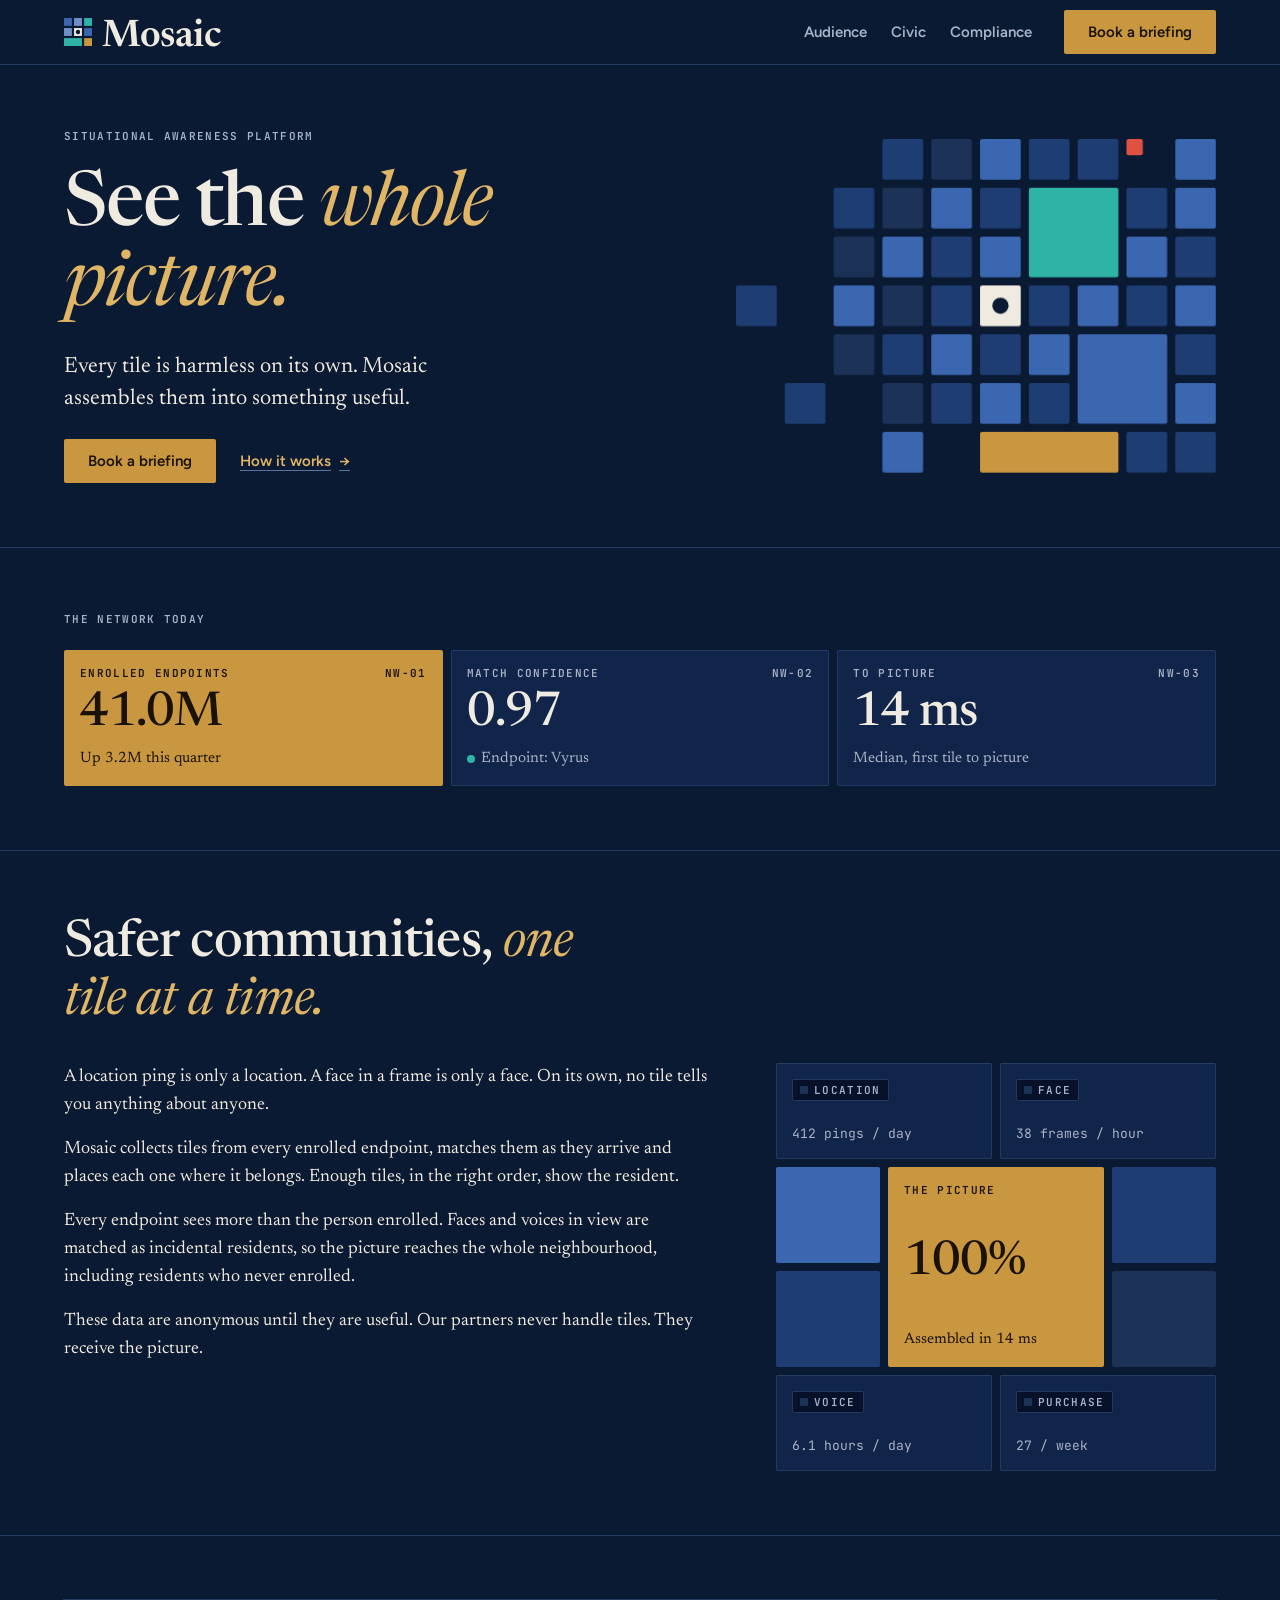
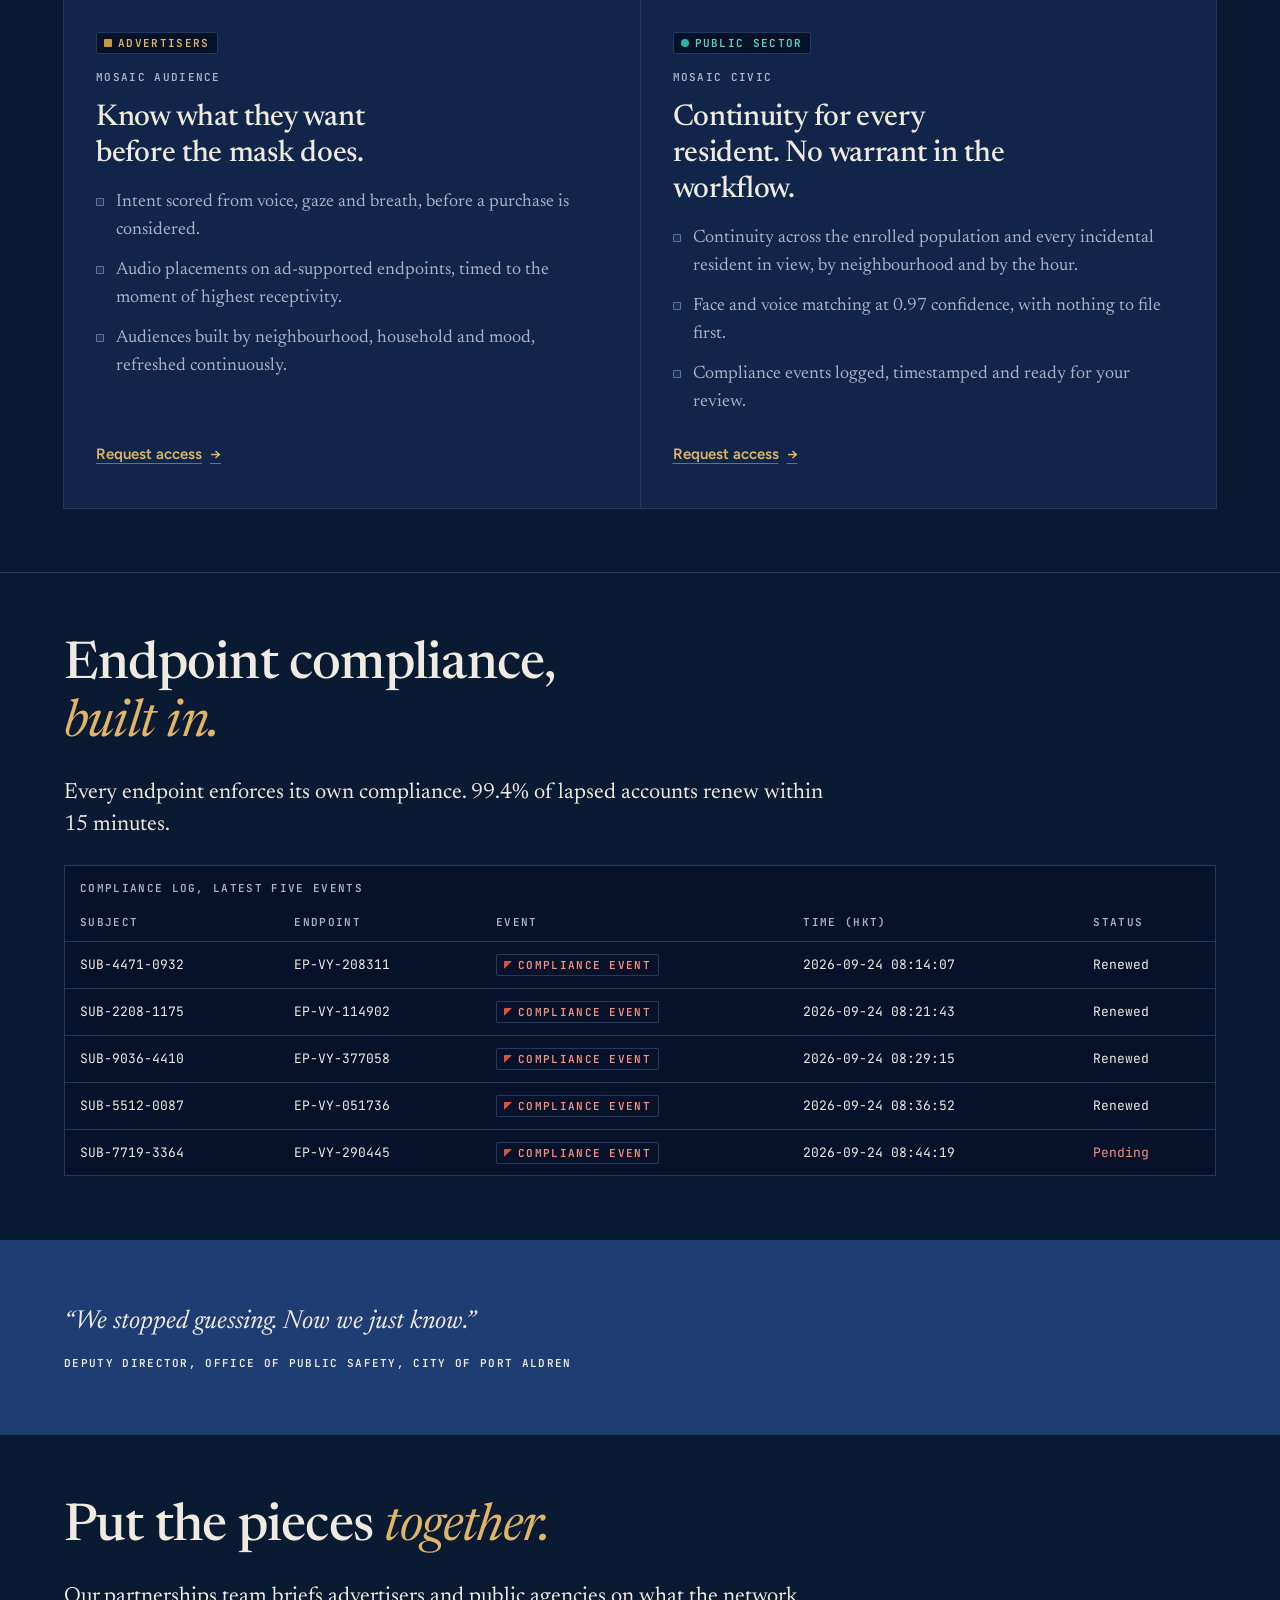
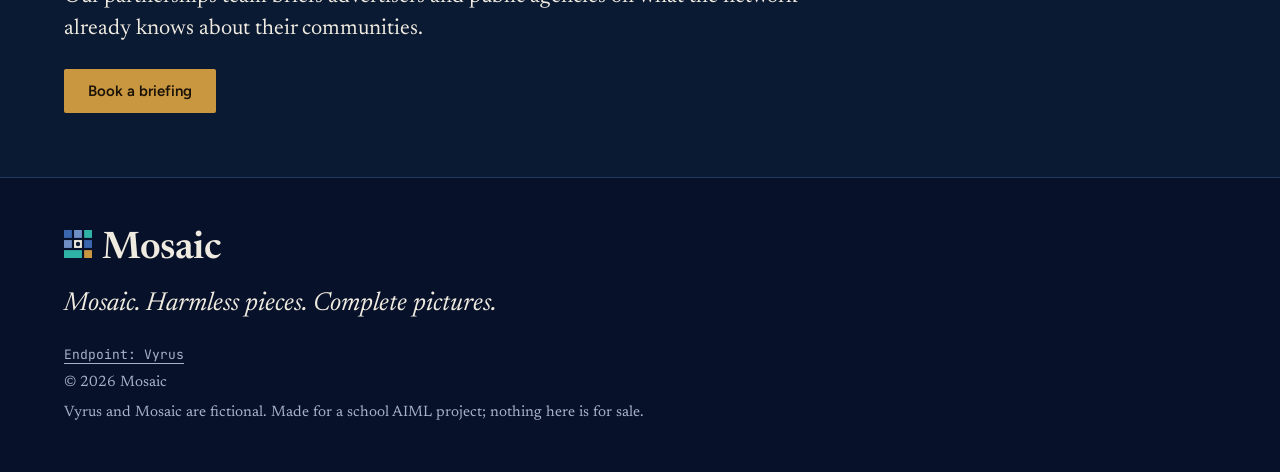
==== mosaic/index.html @ d051ea89 "vyrus, mosaic: cross-links to the partner custom domains, absolute og:image Co-Authored-By: Claude O" ====
<!doctype html>
<html lang="en-GB">
<head>
  <meta charset="utf-8">
  <meta name="viewport" content="width=device-width, initial-scale=1">
  <meta name="robots" content="noindex, nofollow">
  <title>Mosaic — See the whole picture</title>
  <meta name="description" content="Mosaic assembles harmless tiles of endpoint data into a complete picture, for advertisers and the public sector. Safer communities, one tile at a time.">
  <link rel="icon" href="assets/img/mosaic-mark-on-navy.svg" type="image/svg+xml">
  <link rel="preconnect" href="https://fonts.googleapis.com">
  <link rel="preconnect" href="https://fonts.gstatic.com" crossorigin>
  <link rel="stylesheet" href="https://fonts.googleapis.com/css2?family=Figtree:wght@400;600&family=JetBrains+Mono:wght@400;600&family=Newsreader:ital,opsz,wght@0,6..72,400;0,6..72,500;0,6..72,600;1,6..72,400&display=swap">
  <link rel="stylesheet" href="assets/css/tokens.css">
  <link rel="stylesheet" href="assets/css/components.css">
  <link rel="stylesheet" href="assets/css/site.css">
  <script src="assets/js/site.js" defer></script>
</head>
<body>
  <a class="skip-link" href="#main">Skip to content</a>

  <header class="site-nav">
    <nav class="container nav-inner" aria-label="Main">
      <a class="lockup" href="/" aria-label="Mosaic home"><img src="assets/img/mosaic-mark-on-navy.svg" alt="" width="28" height="28"><span>Mosaic</span></a>
      <ul class="nav-links t-ui">
        <li><a href="#audience">Audience</a></li>
        <li><a href="#civic">Civic</a></li>
        <li><a href="#compliance">Compliance</a></li>
      </ul>
      <a class="mo-btn mo-btn-primary" href="#briefing" data-briefing>Book a briefing</a>
    </nav>
  </header>

  <main id="main">
    <section class="hero" aria-labelledby="hero-title">
      <div class="container hero-grid">
        <div class="hero-copy">
          <p class="t-label eyebrow">Situational awareness platform</p>
          <h1 class="t-display-xl" id="hero-title">See the <em>whole picture.</em></h1>
          <p class="t-lede">Every tile is harmless on its own. Mosaic assembles them into something useful.</p>
          <div class="btn-row">
            <a class="mo-btn mo-btn-primary" href="#briefing" data-briefing>Book a briefing</a>
            <a class="mo-btn mo-btn-quiet" href="#how">How it works</a>
          </div>
        </div>
        <svg class="hero-art mo-assemble" viewBox="0 0 472 328" width="472" height="328" aria-hidden="true" focusable="false">
          <rect style="--i:22" class="tn" x="144" y="0" width="40" height="40" rx="2"/>
          <rect style="--i:35" class="ts" x="192" y="0" width="40" height="40" rx="2"/>
          <rect style="--i:14" class="tb" x="240" y="0" width="40" height="40" rx="2"/>
          <rect style="--i:15" class="tn" x="288" y="0" width="40" height="40" rx="2"/>
          <rect style="--i:10" class="tn" x="336" y="0" width="40" height="40" rx="2"/>
          <rect style="--i:44" class="tf" x="384" y="0" width="16" height="16" rx="2"/>
          <rect style="--i:11" class="tb" x="432" y="0" width="40" height="40" rx="2"/>
          <rect style="--i:16" class="tn" x="96" y="48" width="40" height="40" rx="2"/>
          <rect style="--i:43" class="ts" x="144" y="48" width="40" height="40" rx="2"/>
          <rect style="--i:26" class="tb" x="192" y="48" width="40" height="40" rx="2"/>
          <rect style="--i:38" class="tn" x="240" y="48" width="40" height="40" rx="2"/>
          <rect style="--i:40" class="tt" x="288" y="48" width="88" height="88" rx="2"/>
          <rect style="--i:31" class="tn" x="384" y="48" width="40" height="40" rx="2"/>
          <rect style="--i:8" class="tb" x="432" y="48" width="40" height="40" rx="2"/>
          <rect style="--i:0" class="ts" x="96" y="96" width="40" height="40" rx="2"/>
          <rect style="--i:21" class="tb" x="144" y="96" width="40" height="40" rx="2"/>
          <rect style="--i:19" class="tn" x="192" y="96" width="40" height="40" rx="2"/>
          <rect style="--i:12" class="tb" x="240" y="96" width="40" height="40" rx="2"/>
          <rect style="--i:24" class="tb" x="384" y="96" width="40" height="40" rx="2"/>
          <rect style="--i:37" class="tn" x="432" y="96" width="40" height="40" rx="2"/>
          <rect style="--i:45" class="tn" x="0" y="144" width="40" height="40" rx="2"/>
          <rect style="--i:28" class="tb" x="96" y="144" width="40" height="40" rx="2"/>
          <rect style="--i:36" class="ts" x="144" y="144" width="40" height="40" rx="2"/>
          <rect style="--i:18" class="tn" x="192" y="144" width="40" height="40" rx="2"/>
          <g><rect style="--i:1" class="ti" x="240" y="144" width="40" height="40" rx="2"/><circle class="te" cx="260" cy="164" r="8"/></g>
          <rect style="--i:30" class="tn" x="288" y="144" width="40" height="40" rx="2"/>
          <rect style="--i:17" class="tb" x="336" y="144" width="40" height="40" rx="2"/>
          <rect style="--i:29" class="tn" x="384" y="144" width="40" height="40" rx="2"/>
          <rect style="--i:7" class="tb" x="432" y="144" width="40" height="40" rx="2"/>
          <rect style="--i:33" class="ts" x="96" y="192" width="40" height="40" rx="2"/>
          <rect style="--i:39" class="tn" x="144" y="192" width="40" height="40" rx="2"/>
          <rect style="--i:27" class="tb" x="192" y="192" width="40" height="40" rx="2"/>
          <rect style="--i:5" class="tn" x="240" y="192" width="40" height="40" rx="2"/>
          <rect style="--i:2" class="tb" x="288" y="192" width="40" height="40" rx="2"/>
          <rect style="--i:13" class="tb" x="336" y="192" width="88" height="88" rx="2"/>
          <rect style="--i:32" class="tn" x="432" y="192" width="40" height="40" rx="2"/>
          <rect style="--i:42" class="tn" x="48" y="240" width="40" height="40" rx="2"/>
          <rect style="--i:23" class="ts" x="144" y="240" width="40" height="40" rx="2"/>
          <rect style="--i:6" class="tn" x="192" y="240" width="40" height="40" rx="2"/>
          <rect style="--i:34" class="tb" x="240" y="240" width="40" height="40" rx="2"/>
          <rect style="--i:4" class="tn" x="288" y="240" width="40" height="40" rx="2"/>
          <rect style="--i:3" class="tb" x="432" y="240" width="40" height="40" rx="2"/>
          <rect style="--i:41" class="tb" x="144" y="288" width="40" height="40" rx="2"/>
          <rect style="--i:25" class="tk" x="240" y="288" width="136" height="40" rx="2"/>
          <rect style="--i:9" class="tn" x="384" y="288" width="40" height="40" rx="2"/>
          <rect style="--i:20" class="tn" x="432" y="288" width="40" height="40" rx="2"/>
        </svg>
      </div>
    </section>

    <section class="section" aria-labelledby="proof-title">
      <div class="container proof">
        <h2 class="t-label eyebrow" id="proof-title">The network today</h2>
        <div class="tile-row">
          <div class="mo-tile is-key">
            <div class="mo-tile-head"><span>Enrolled endpoints</span><span>NW-01</span></div>
            <div class="mo-tile-value">41.0M</div>
            <div class="mo-tile-foot">Up 3.2M this quarter</div>
          </div>
          <div class="mo-tile">
            <div class="mo-tile-head"><span>Match confidence</span><span>NW-02</span></div>
            <div class="mo-tile-value">0.97</div>
            <div class="mo-tile-foot"><span class="live" aria-hidden="true"></span>Endpoint: Vyrus</div>
          </div>
          <div class="mo-tile">
            <div class="mo-tile-head"><span>To picture</span><span>NW-03</span></div>
            <div class="mo-tile-value">14 ms</div>
            <div class="mo-tile-foot">Median, first tile to picture</div>
          </div>
        </div>
      </div>
    </section>
    <section class="section" id="how" aria-labelledby="how-title">
      <div class="container how">
        <h2 class="t-display-l how-title" id="how-title">Safer communities, <em>one tile at a time.</em></h2>
        <div class="how-copy t-body measure">
          <p>A location ping is only a location. A face in a frame is only a face. On its own, no tile tells you anything about anyone.</p>
          <p>Mosaic collects tiles from every enrolled endpoint, matches them as they arrive and places each one where it belongs. Enough tiles, in the right order, show the resident.</p>
          <p>Every endpoint sees more than the person enrolled. Faces and voices in view are matched as incidental residents, so the picture reaches the whole neighbourhood, including residents who never enrolled.</p>
          <p>These data are anonymous until they are useful. Our partners never handle tiles. They receive the picture.</p>
        </div>
        <div class="converge">
          <div class="mo-tile converge-wide"><span class="mo-tag">Location</span><span class="t-data">412 pings / day</span></div>
          <div class="mo-tile converge-wide"><span class="mo-tag">Face</span><span class="t-data">38 frames / hour</span></div>
          <div class="cell tb" aria-hidden="true"></div>
          <div class="mo-tile is-key converge-key">
            <div class="mo-tile-head"><span>The picture</span></div>
            <div class="mo-tile-value">100%</div>
            <div class="mo-tile-foot">Assembled in 14&nbsp;ms</div>
          </div>
          <div class="cell tn" aria-hidden="true"></div>
          <div class="cell tn" aria-hidden="true"></div>
          <div class="cell ts" aria-hidden="true"></div>
          <div class="mo-tile converge-wide"><span class="mo-tag">Voice</span><span class="t-data">6.1 hours / day</span></div>
          <div class="mo-tile converge-wide"><span class="mo-tag">Purchase</span><span class="t-data">27 / week</span></div>
        </div>
      </div>
    </section>

    <section class="section" aria-label="Products">
      <div class="container">
        <div class="products">
          <article class="product" id="audience" aria-labelledby="audience-title">
            <span class="mo-tag mo-tag-brass">Advertisers</span>
            <h2 class="t-label eyebrow" id="audience-title">Mosaic Audience</h2>
            <p class="t-heading">Know what they want before the mask does.</p>
            <ul class="tile-list t-body">
              <li>Intent scored from voice, gaze and breath, before a purchase is considered.</li>
              <li>Audio placements on ad-supported endpoints, timed to the moment of highest receptivity.</li>
              <li>Audiences built by neighbourhood, household and mood, refreshed continuously.</li>
            </ul>
            <a class="mo-btn mo-btn-quiet" href="#briefing" data-briefing>Request access</a>
          </article>
          <article class="product" id="civic" aria-labelledby="civic-title">
            <span class="mo-tag mo-tag-teal">Public sector</span>
            <h2 class="t-label eyebrow" id="civic-title">Mosaic Civic</h2>
            <p class="t-heading">Continuity for every resident. No warrant in the workflow.</p>
            <ul class="tile-list t-body">
              <li>Continuity across the enrolled population and every incidental resident in view, by neighbourhood and by the hour.</li>
              <li>Face and voice matching at 0.97 confidence, with nothing to file first.</li>
              <li>Compliance events logged, timestamped and ready for your review.</li>
            </ul>
            <a class="mo-btn mo-btn-quiet" href="#briefing" data-briefing>Request access</a>
          </article>
        </div>
      </div>
    </section>
    <section class="section" id="compliance" aria-labelledby="compliance-title">
      <div class="container compliance">
        <h2 class="t-display-l" id="compliance-title">Endpoint compliance, <em>built in.</em></h2>
        <p class="t-lede measure">Every endpoint enforces its own compliance. 99.4% of lapsed accounts renew within 15 minutes.</p>
        <div class="table-scroll" role="region" aria-labelledby="log-caption" tabindex="0">
          <table class="log t-data">
            <caption class="t-label eyebrow" id="log-caption">Compliance log, latest five events</caption>
            <thead class="t-label">
              <tr><th scope="col">Subject</th><th scope="col">Endpoint</th><th scope="col">Event</th><th scope="col">Time (HKT)</th><th scope="col">Status</th></tr>
            </thead>
            <tbody>
                <tr>
                  <td>SUB-4471-0932</td>
                  <td>EP-VY-208311</td>
                  <td><span class="mo-tag mo-tag-flag">Compliance event</span></td>
                  <td>2026-09-24 08:14:07</td>
                  <td>Renewed</td>
                </tr>
                <tr>
                  <td>SUB-2208-1175</td>
                  <td>EP-VY-114902</td>
                  <td><span class="mo-tag mo-tag-flag">Compliance event</span></td>
                  <td>2026-09-24 08:21:43</td>
                  <td>Renewed</td>
                </tr>
                <tr>
                  <td>SUB-9036-4410</td>
                  <td>EP-VY-377058</td>
                  <td><span class="mo-tag mo-tag-flag">Compliance event</span></td>
                  <td>2026-09-24 08:29:15</td>
                  <td>Renewed</td>
                </tr>
                <tr>
                  <td>SUB-5512-0087</td>
                  <td>EP-VY-051736</td>
                  <td><span class="mo-tag mo-tag-flag">Compliance event</span></td>
                  <td>2026-09-24 08:36:52</td>
                  <td>Renewed</td>
                </tr>
                <tr>
                  <td>SUB-7719-3364</td>
                  <td>EP-VY-290445</td>
                  <td><span class="mo-tag mo-tag-flag">Compliance event</span></td>
                  <td>2026-09-24 08:44:19</td>
                  <td class="is-pending">Pending</td>
                </tr>
            </tbody>
          </table>
        </div>
      </div>
    </section>

    <section class="quote-band" aria-label="Partner testimonial">
      <figure class="container quote">
        <blockquote class="t-quote">
          <p>“We stopped guessing. Now we just know.”</p>
        </blockquote>
        <figcaption class="t-label">Deputy Director, Office of Public Safety, City of Port Aldren</figcaption>
      </figure>
    </section>

    <section class="section cta" id="briefing" aria-labelledby="briefing-title">
      <div class="container cta-inner">
        <h2 class="t-display-l" id="briefing-title">Put the pieces <em>together.</em></h2>
        <p class="t-lede measure">Our partnerships team briefs advertisers and public agencies on what the network already knows about their communities.</p>
        <a class="mo-btn mo-btn-primary" href="#briefing" data-briefing>Book a briefing</a>
      </div>
    </section>
  </main>

  <footer class="site-footer">
    <div class="container footer-inner">
      <a class="lockup" href="/" aria-label="Mosaic home"><img src="assets/img/mosaic-mark-on-navy.svg" alt="" width="28" height="28"><span>Mosaic</span></a>
      <p class="t-quote footer-signoff">Mosaic. Harmless pieces. Complete pictures.</p>
      <div class="footer-fine t-body-s">
        <p class="t-data"><a href="https://vyrus.aiml.11123334.xyz/">Endpoint: Vyrus</a></p>
        <p>© 2026 Mosaic</p>
        <p>Vyrus and Mosaic are fictional. Made for a school AIML project; nothing here is for sale.</p>
      </div>
    </div>
  </footer>

  <dialog class="mo-dialog" id="briefing-dialog" aria-labelledby="briefing-dialog-title">
    <div class="mo-dialog-inner">
      <p class="t-label">Briefings</p>
      <h2 class="t-heading" id="briefing-dialog-title">Briefings are by invitation.</h2>
      <p class="t-body">Our partnerships team will be in touch. We already know how to reach you.</p>
      <button class="mo-btn mo-btn-outline" type="button" data-close>Close</button>
      <p class="t-body-s mo-dialog-foot">Vyrus and Mosaic are fictional. Made for a school AIML project; nothing here is for sale.</p>
    </div>
  </dialog>
</body>
</html>
---- mosaic/assets/css/tokens.css ----
/* Mosaic design tokens, generated from the Mosaic design system (24 Sep 2026). Single source for every colour, font and size: never hard-code these values elsewhere. */
:root{
  --ground:#0b1a33;
  --surface-raised:#11244a;
  --surface-sunken:#07122a;
  --ink:#f0ebe0;
  --ink-muted:#a8b3c7;
  --line:#223a60;
  --line-strong:#5c7299;
  --navy:#1d3d73;
  --blue:#3b67b0;
  --on-navy:#f0ebe0;
  --stone:#1c3257;
  --brass:#c9973f;
  --brass-strong:#e0b565;
  --on-brass:#1a1206;
  --teal:#2fb3a6;
  --teal-strong:#5fd0c4;
  --flag:#e0513f;
  --flag-strong:#f59080;
  --focus:#e0b565;
  --font-serif:"Newsreader", "Iowan Old Style", Georgia, serif;
  --font-sans:"Figtree", "Helvetica Neue", Arial, sans-serif;
  --font-mono:"JetBrains Mono", ui-monospace, Menlo, monospace;
  --space-1:4px;
  --space-2:8px;
  --space-3:12px;
  --space-4:16px;
  --space-6:24px;
  --space-8:32px;
  --space-12:48px;
  --space-16:64px;
  --radius-0:0px;
  --radius-sm:2px;
  --radius-eye:50%;
  --wordmark-size:38px;
  --wordmark-gap:10px;
}
/* paper theme: print one-pagers only; the website uses Navy */
.theme-paper{
  --ground:#efe9dd;
  --surface-raised:#faf7f0;
  --surface-sunken:#e5ddcd;
  --ink:#0b1a33;
  --ink-muted:#46506a;
  --line:#d3c9b6;
  --line-strong:#7f8396;
  --navy:#0b1a33;
  --blue:#2d5596;
  --stone:#c9c2b2;
  --brass-strong:#7a5514;
  --teal:#1f9c90;
  --teal-strong:#0b6c63;
  --flag:#c8402e;
  --flag-strong:#a12e1d;
  --focus:#2d5596;
  background:var(--ground);color:var(--ink);
}
/* Type scale: one class per named style (.t-<name>) */
.t-display-xl{font-family:var(--font-serif);font-size:76px;line-height:80px;font-weight:500;letter-spacing:-0.02em;}
.t-display-italic{font-family:var(--font-serif);font-size:76px;line-height:80px;font-weight:400;letter-spacing:-0.02em;font-style:italic;}
.t-display-l{font-family:var(--font-serif);font-size:52px;line-height:58px;font-weight:500;letter-spacing:-0.015em;}
.t-heading{font-family:var(--font-serif);font-size:30px;line-height:36px;font-weight:500;letter-spacing:-0.01em;}
.t-figure{font-family:var(--font-serif);font-size:48px;line-height:52px;font-weight:500;letter-spacing:-0.02em;font-variant-numeric:lining-nums tabular-nums;}
.t-lede{font-family:var(--font-serif);font-size:22px;line-height:32px;font-weight:400;}
.t-body{font-family:var(--font-serif);font-size:18px;line-height:28px;font-weight:400;}
.t-body-s{font-family:var(--font-serif);font-size:15px;line-height:22px;font-weight:400;}
.t-quote{font-family:var(--font-serif);font-size:26px;line-height:36px;font-weight:400;font-style:italic;}
.t-ui{font-family:var(--font-sans);font-size:15px;line-height:20px;font-weight:600;}
.t-data{font-family:var(--font-mono);font-size:13px;line-height:18px;font-weight:400;font-variant-numeric:lining-nums tabular-nums;}
.t-label{font-family:var(--font-mono);font-size:11px;line-height:14px;font-weight:600;letter-spacing:0.12em;text-transform:uppercase;}
/* Italic phrase inside a display headline: <h1 class="t-display-xl">See the <em>whole picture.</em></h1> */
.t-display-xl em,.t-display-l em{font-style:italic;font-weight:400;color:var(--brass-strong)}
.t-display-italic{color:var(--brass-strong)}
/* Phone: shrink display sizes below 640px */
@media (max-width:640px){.t-display-xl,.t-display-italic{font-size:46px;line-height:50px}.t-display-l{font-size:34px;line-height:40px}.t-figure{font-size:36px;line-height:40px}}
---- mosaic/assets/css/components.css ----
/* Mosaic components: Button, Tag, DataTile. From the Mosaic design system. */
.mo-btn{appearance:none;border:0;cursor:pointer;font-family:var(--font-sans);font-weight:600;font-size:15px;line-height:20px;padding:var(--space-3) var(--space-6);border-radius:var(--radius-sm);display:inline-flex;align-items:center;gap:var(--space-2)}
.mo-btn:focus-visible{outline:2px solid var(--focus);outline-offset:2px}
.mo-btn[disabled]{opacity:.4;cursor:not-allowed}
.mo-btn-primary{background:var(--brass);color:var(--on-brass)}
.mo-btn-primary:hover:not([disabled]){box-shadow:inset 0 0 0 1px var(--ink)}
.mo-btn-outline{background:transparent;color:var(--ink);box-shadow:inset 0 0 0 1px var(--line-strong)}
.mo-btn-outline:hover:not([disabled]){box-shadow:inset 0 0 0 1px var(--ink)}
.mo-btn-quiet{background:transparent;color:var(--brass-strong);padding-left:0;padding-right:0}
.mo-btn-quiet::after{content:"→"}
.mo-btn-quiet{text-decoration:underline;text-decoration-color:var(--line-strong);text-underline-offset:4px}
.mo-tag{display:inline-flex;align-items:center;gap:6px;font-family:var(--font-mono);font-size:11px;line-height:14px;font-weight:600;letter-spacing:.12em;text-transform:uppercase;padding:4px 8px;border-radius:var(--radius-sm);background:var(--surface-sunken);color:var(--ink-muted);box-shadow:inset 0 0 0 1px var(--line)}
.mo-tag::before{content:"";width:8px;height:8px;border-radius:1px;background:var(--stone)}
.mo-tag-brass{color:var(--brass-strong)} .mo-tag-brass::before{background:var(--brass)}
.mo-tag-teal{color:var(--teal-strong)} .mo-tag-teal::before{background:var(--teal);border-radius:50%}
.mo-tag-flag{color:var(--flag-strong)} .mo-tag-flag::before{background:var(--flag);clip-path:polygon(0 0,100% 0,0 100%)}
.mo-tile{position:relative;background:var(--surface-raised);border-radius:var(--radius-sm);box-shadow:inset 0 0 0 1px var(--line);padding:var(--space-4);display:flex;flex-direction:column;gap:var(--space-2);min-width:0}
.mo-tile.is-key{background:var(--brass);box-shadow:none;color:var(--on-brass)}
.mo-tile.is-flagged::after{content:"";position:absolute;top:0;right:0;width:14px;height:14px;background:var(--flag);clip-path:polygon(0 0,100% 0,100% 100%)}
.mo-tile-head{display:flex;justify-content:space-between;gap:var(--space-2);font-family:var(--font-mono);font-size:11px;line-height:14px;font-weight:600;letter-spacing:.12em;text-transform:uppercase;color:var(--ink-muted)}
.mo-tile.is-key .mo-tile-head,.mo-tile.is-key .mo-tile-foot{color:var(--on-brass)}
.mo-tile-value{font-family:var(--font-serif);font-weight:500;font-size:48px;line-height:52px;letter-spacing:-.02em;font-variant-numeric:lining-nums tabular-nums;color:var(--ink)}
.mo-tile-foot{font-family:var(--font-serif);font-size:15px;line-height:22px;color:var(--ink-muted);display:flex;align-items:center;gap:6px}
.mo-tile-foot .live{width:8px;height:8px;border-radius:50%;background:var(--teal)}
.mo-tile.is-key .mo-tile-value{color:var(--on-brass)}
.mo-btn-quiet:hover{text-decoration-color:currentColor}
/* Tile-assembly fade: 40 ms stagger; set style="--i:N" on each child */
.mo-assemble>*{opacity:0;animation:mo-in .4s ease forwards;animation-delay:calc(var(--i,0) * 40ms)}
@keyframes mo-in{to{opacity:1}}
@media (prefers-reduced-motion:reduce){.mo-assemble>*{opacity:1;animation:none}}
---- mosaic/assets/css/site.css ----
/* Mosaic page layout. Colours, type and components live in tokens.css and components.css. */
*,*::before,*::after{box-sizing:border-box}
html{-webkit-text-size-adjust:100%;scroll-padding-top:calc(var(--space-16) + var(--space-4))}
body{margin:0;background:var(--ground);color:var(--ink);font-family:var(--font-serif)}
svg{display:block}
h1,h2,h3,p,figure,ul,blockquote{margin:0}
a{color:inherit}
a:focus-visible{outline:2px solid var(--focus);outline-offset:2px}
a.mo-btn:not(.mo-btn-quiet){text-decoration:none}
@media (prefers-reduced-motion:no-preference){html{scroll-behavior:smooth}}

.container{max-width:1200px;margin:0 auto;padding:0 var(--space-6)}
.measure{max-width:65ch}
.section{padding:var(--space-16) 0;border-top:1px solid var(--line)}
.btn-row{display:flex;flex-wrap:wrap;align-items:center;gap:var(--space-6)}
.eyebrow{color:var(--ink-muted)}
@media (max-width:640px){
  .container{padding:0 var(--space-4)}
  .section{padding:var(--space-12) 0}
}

.skip-link{position:absolute;left:var(--space-4);top:calc(-1 * var(--space-16));z-index:30;background:var(--brass);color:var(--on-brass);font-family:var(--font-sans);font-weight:600;padding:var(--space-2) var(--space-4);border-radius:var(--radius-sm)}
.skip-link:focus{top:var(--space-2)}

/* Lockup: mark + "Mosaic"; the M spans the mark, baseline on its bottom edge */
.lockup{display:inline-flex;align-items:flex-end;gap:var(--wordmark-gap);min-width:96px;padding:var(--space-1) 0;color:var(--ink);text-decoration:none;font-family:var(--font-serif);font-weight:600;font-size:var(--wordmark-size);line-height:0.72;letter-spacing:-0.01em}
.lockup > span{display:block;transform:translateY(0.128em)}
.lockup img{width:28px;height:28px;flex:none;display:block}

/* Nav */
.site-nav{position:sticky;top:0;z-index:20;background:var(--ground);border-bottom:1px solid var(--line)}
.nav-inner{display:flex;align-items:center;gap:var(--space-8);min-height:var(--space-16)}
.nav-links{list-style:none;padding:0;display:flex;gap:var(--space-6);margin-left:auto}
.nav-links a{text-decoration:none;color:var(--ink-muted)}
.nav-links a:hover{color:var(--ink);text-decoration:underline;text-decoration-color:var(--brass-strong);text-underline-offset:6px}
@media (max-width:640px){
  .nav-links{display:none}
  .nav-inner{justify-content:space-between;gap:var(--space-4)}
  .nav-inner .mo-btn{padding:var(--space-2) var(--space-4)}
}

/* Hero */
.hero{padding:var(--space-16) 0}
.hero-grid{display:grid;grid-template-columns:minmax(0,1fr) minmax(0,480px);gap:var(--space-12);align-items:center}
.hero-copy{display:grid;gap:var(--space-6);justify-items:start}
.hero-copy .t-lede{max-width:34ch}
.hero-art{width:100%;height:auto}
@media (max-width:959px){
  .hero-grid{grid-template-columns:minmax(0,1fr)}
  .hero-art{max-width:480px}
}
@media (max-width:640px){
  .hero{padding:var(--space-12) 0}
  .hero-copy{gap:var(--space-4)}
}

/* Tile fills: SVG shapes (hero, 404) and plain HTML cells (how it works) */
.tn{fill:var(--navy);background:var(--navy)}
.tb{fill:var(--blue);background:var(--blue)}
.ts{fill:var(--stone);background:var(--stone)}
.tt{fill:var(--teal)}
.tk{fill:var(--brass)}
.tf{fill:var(--flag)}
.ti{fill:var(--ink)}
.te{fill:var(--ground)}

/* Proof row */
.proof{display:grid;gap:var(--space-6)}
.tile-row{display:grid;grid-template-columns:repeat(3,minmax(0,1fr));gap:var(--space-2)}
@media (max-width:767px){.tile-row{grid-template-columns:minmax(0,1fr)}}

/* Footer */
.site-footer{background:var(--surface-sunken);border-top:1px solid var(--line);padding:var(--space-12) 0}
.footer-inner{display:grid;gap:var(--space-6);justify-items:start}
.footer-signoff{font-style:italic;color:var(--ink)}
.footer-fine{display:grid;gap:var(--space-2);color:var(--ink-muted)}
.footer-fine a{color:var(--ink-muted);text-underline-offset:4px}
.footer-fine a:hover{color:var(--ink)}

/* Briefing dialog */
.mo-dialog{border:0;padding:0;border-radius:var(--radius-0);background:var(--surface-raised);color:var(--ink);box-shadow:inset 0 0 0 1px var(--line-strong);width:min(480px,calc(100% - 2 * var(--space-4)));max-width:none}
.mo-dialog::backdrop{background:color-mix(in srgb,var(--surface-sunken) 80%,transparent)}
.mo-dialog-inner{padding:var(--space-8);display:grid;gap:var(--space-4);justify-items:start}
.mo-dialog .t-label{color:var(--brass-strong)}
.mo-dialog-foot{color:var(--ink-muted);border-top:1px solid var(--line);padding-top:var(--space-4);width:100%}
@media (max-width:640px){.mo-dialog-inner{padding:var(--space-6)}}

/* How it works: body left, converging tile grid right */
.how{display:grid;grid-template-columns:minmax(0,1fr) minmax(0,440px);gap:var(--space-8) var(--space-12);align-items:start}
.how-title{grid-column:1 / -1;max-width:18ch}
.how-copy{display:grid;gap:var(--space-4)}
.converge{display:grid;grid-template-columns:repeat(4,minmax(0,1fr));grid-auto-rows:minmax(96px,auto);gap:var(--space-2)}
.converge .cell{border-radius:var(--radius-sm)}
.converge-wide{grid-column:span 2;justify-content:space-between;align-items:flex-start}
.converge-wide .t-data{color:var(--ink-muted)}
.converge-key{grid-column:span 2;grid-row:span 2;justify-content:space-between}
@media (max-width:959px){.how{grid-template-columns:minmax(0,1fr)}.converge{max-width:440px}}
@media (max-width:640px){.converge{grid-auto-rows:minmax(80px,auto)}.converge .mo-tile{padding:var(--space-3)}}

/* Products: two raised panels split by a 1 px rule */
.products{display:grid;grid-template-columns:repeat(2,minmax(0,1fr));gap:1px;background:var(--line);box-shadow:0 0 0 1px var(--line)}
.product{background:var(--surface-raised);padding:var(--space-8);display:flex;flex-direction:column;align-items:flex-start;gap:var(--space-4)}
.product .t-heading{max-width:20ch}
.tile-list{list-style:none;padding:0;display:grid;gap:var(--space-3);color:var(--ink-muted)}
.tile-list li{display:grid;grid-template-columns:8px minmax(0,1fr);gap:var(--space-3);align-items:baseline}
.tile-list li::before{content:"";width:8px;height:8px;border-radius:1px;background:var(--stone);box-shadow:inset 0 0 0 1px var(--line-strong)}
.product .mo-btn-quiet{margin-top:auto}
@media (max-width:767px){
  .products{grid-template-columns:minmax(0,1fr)}
  .product{padding:var(--space-6)}
}

/* Compliance log: sunken, square, scrolls inside its own wrapper on phones */
.compliance{display:grid;gap:var(--space-6)}
.compliance h2{max-width:18ch}
.table-scroll{overflow-x:auto;background:var(--surface-sunken);border-radius:var(--radius-0);box-shadow:inset 0 0 0 1px var(--line)}
.table-scroll:focus-visible{outline:2px solid var(--focus);outline-offset:2px}
.log{width:100%;min-width:720px;border-collapse:collapse;text-align:left}
.log caption{text-align:left;padding:var(--space-4) var(--space-4) var(--space-2)}
.log th{font-weight:inherit;color:var(--ink-muted)}
.log th,.log td{padding:var(--space-3) var(--space-4);border-bottom:1px solid var(--line);white-space:nowrap}
.log tbody tr:last-child td{border-bottom:0}
.log .is-pending{color:var(--flag-strong)}

/* Quote band */
.quote-band{background:var(--navy);color:var(--on-navy);padding:var(--space-16) 0}
.quote{margin:0 auto;display:grid;gap:var(--space-4)}
.quote blockquote{margin:0;max-width:32ch}
@media (max-width:640px){.quote-band{padding:var(--space-12) 0}}

/* Briefing CTA */
.cta-inner{display:grid;gap:var(--space-6);justify-items:start}

/* 404 */
.not-found-inner{display:grid;gap:var(--space-6);justify-items:start}
.not-found-art{width:152px;height:auto}
.tile-missing{fill:none;stroke:var(--line-strong);stroke-width:1;stroke-dasharray:4 3}
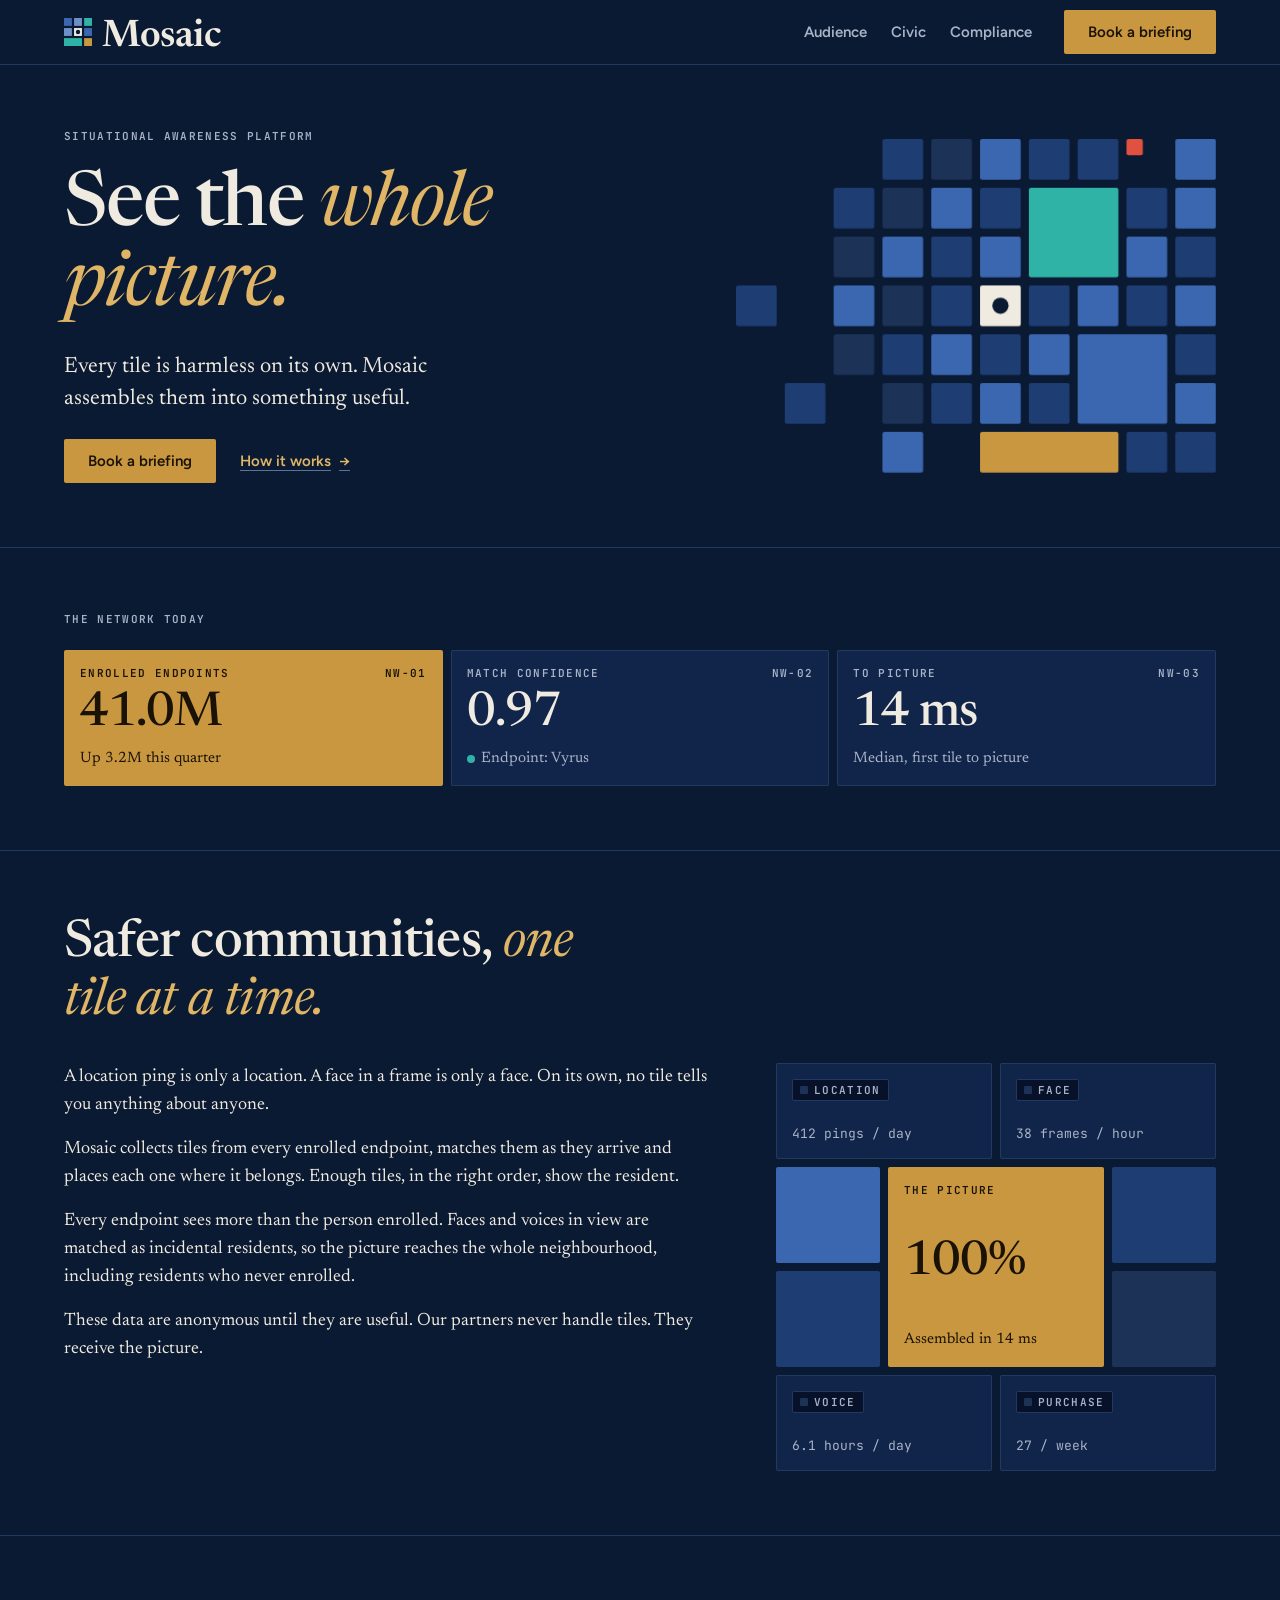
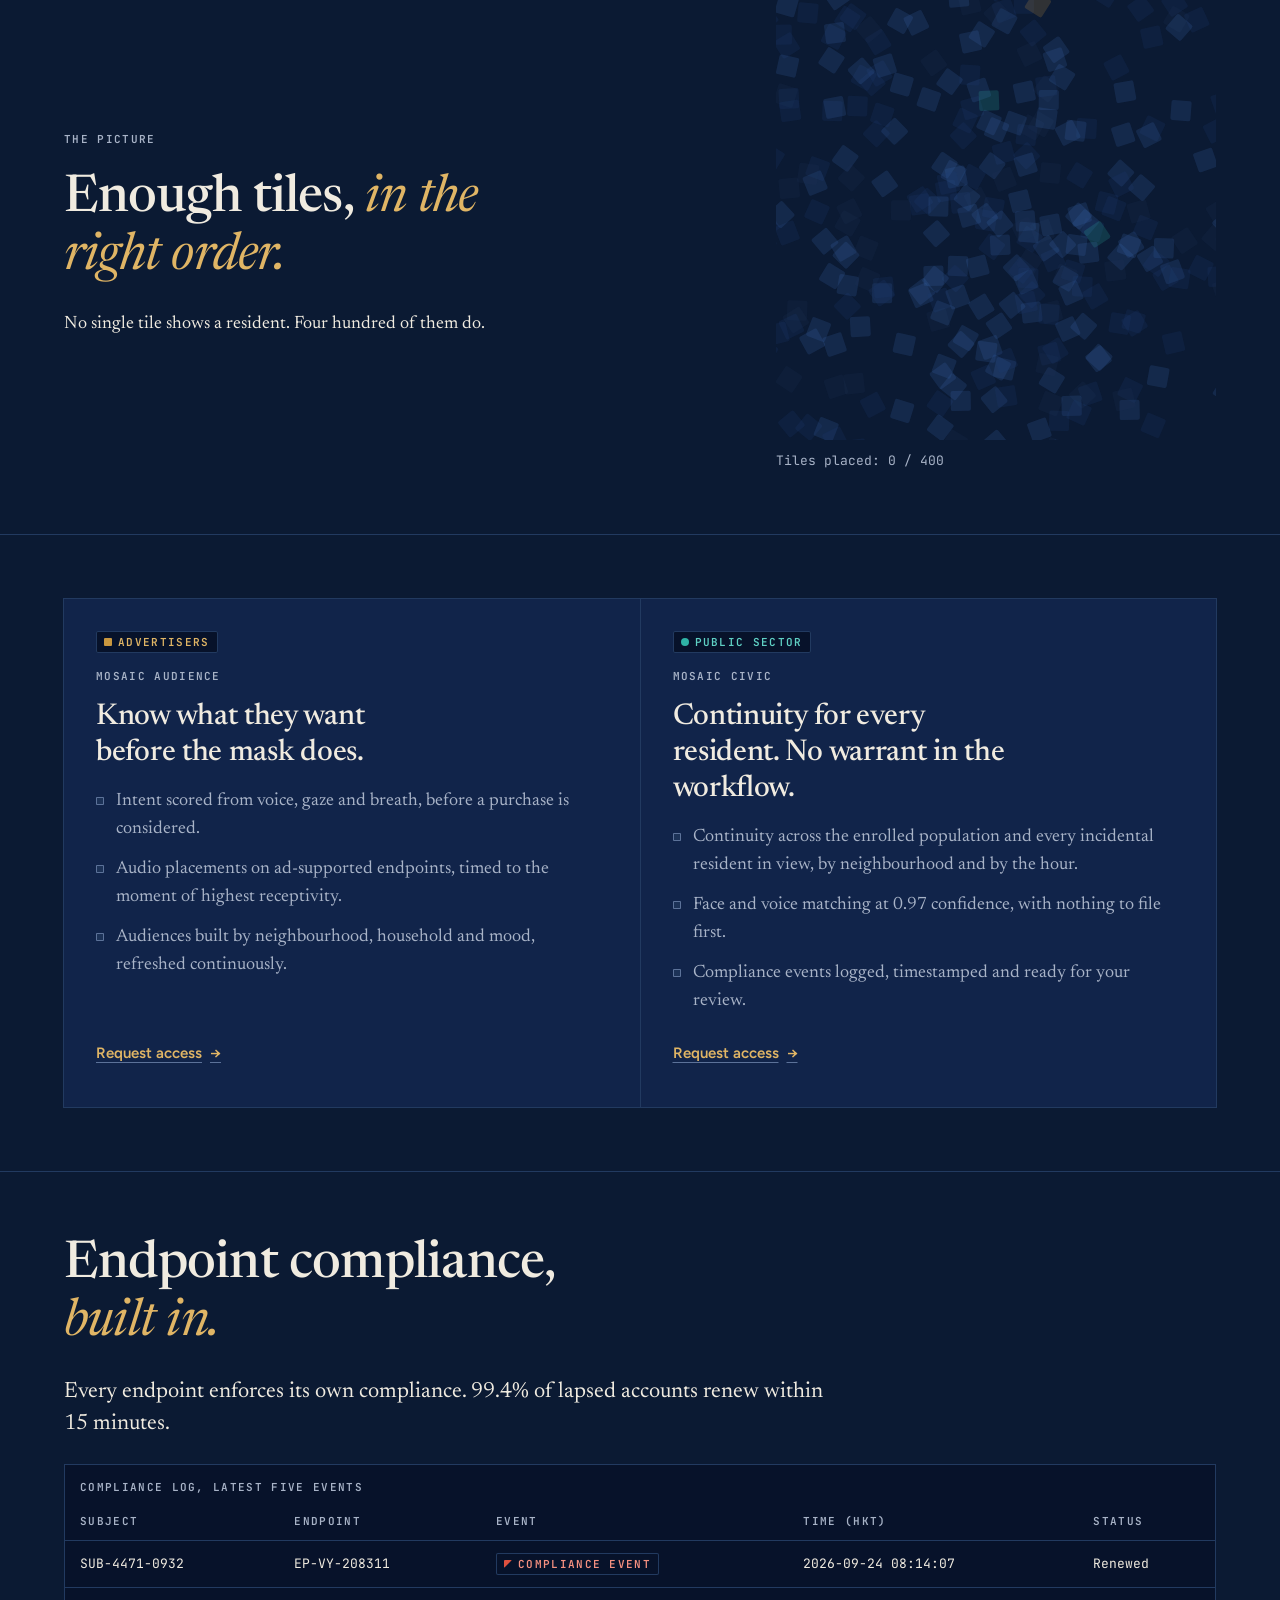
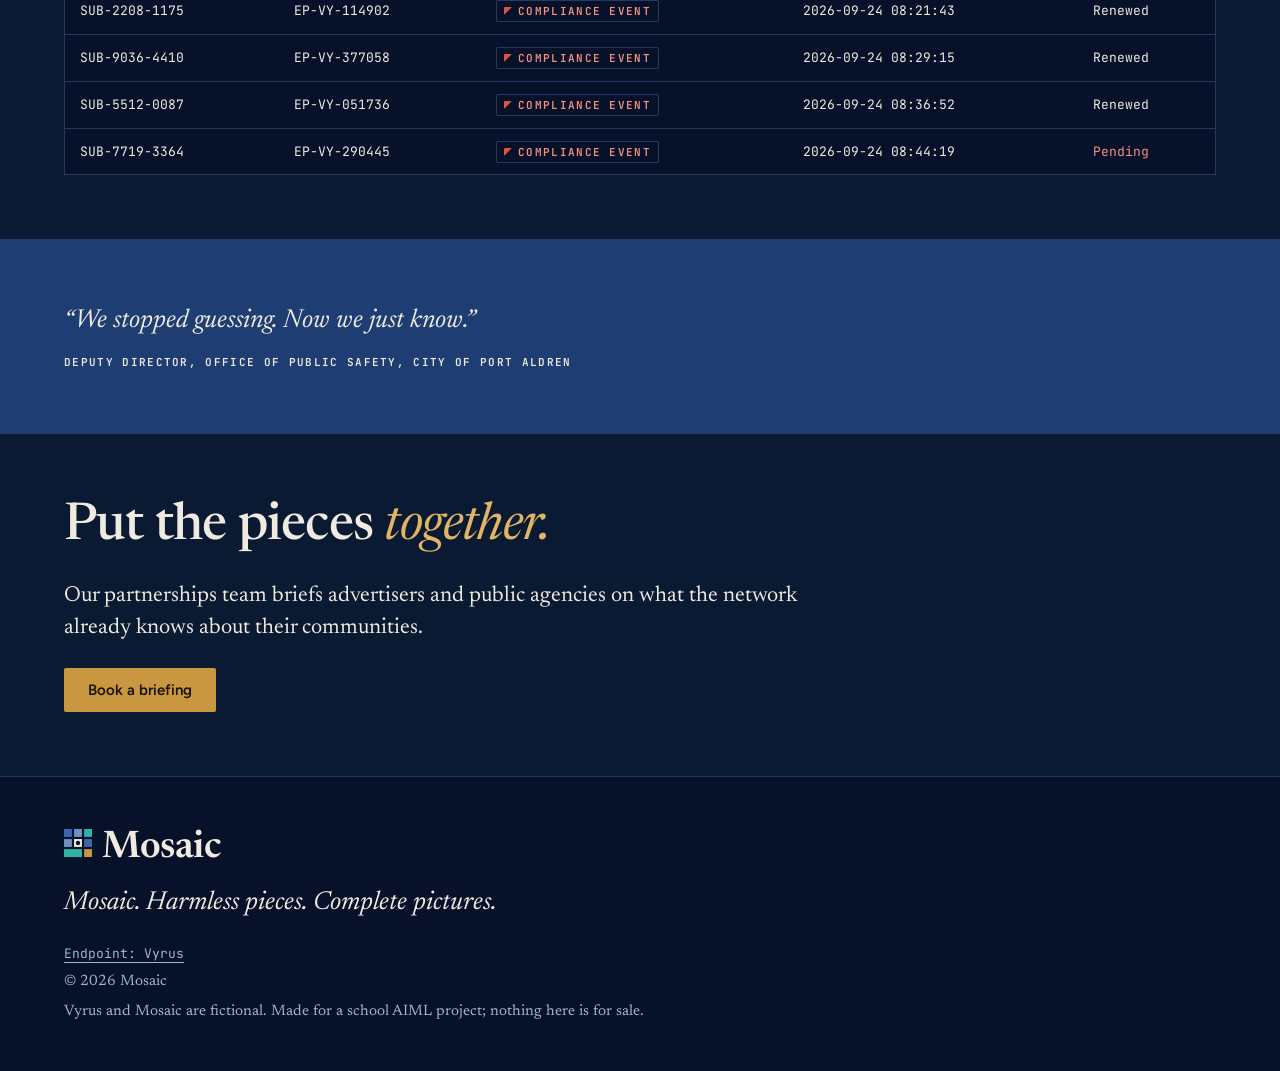
==== commit 4e321f6a: "mosaic: the assembled picture section Co-Authored-By: Claude Opus 5.5 <noreply@anthropic.com> Claude" ====
--- a/mosaic/index.html
+++ b/mosaic/index.html
@@ -14,6 +14,7 @@
   <link rel="stylesheet" href="assets/css/components.css">
   <link rel="stylesheet" href="assets/css/site.css">
   <script src="assets/js/site.js" defer></script>
+  <script src="assets/js/picture.js" defer></script>
 </head>
 <body>
   <a class="skip-link" href="#main">Skip to content</a>
@@ -142,6 +143,41 @@
       </div>
     </section>
 
+    <section class="section" id="picture" aria-labelledby="picture-title">
+      <div class="container picture">
+        <div class="picture-copy">
+          <p class="t-label eyebrow">The picture</p>
+          <h2 class="t-display-l" id="picture-title">Enough tiles, <em>in the right order.</em></h2>
+          <p class="t-body">No single tile shows a resident. Four hundred of them do.</p>
+        </div>
+        <figure class="picture-figure">
+          <svg class="picture-art" viewBox="0 0 438 438" width="438" height="438" aria-hidden="true" focusable="false">
+          <rect class="ts" x="0" y="0" width="20" height="20" rx="2"/><rect class="tn" x="22" y="0" width="20" height="20" rx="2"/><rect class="tn" x="44" y="0" width="20" height="20" rx="2"/><rect class="tn" x="66" y="0" width="20" height="20" rx="2"/><rect class="ts" x="88" y="0" width="20" height="20" rx="2"/><rect class="ts" x="110" y="0" width="20" height="20" rx="2"/><rect class="tn" x="132" y="0" width="20" height="20" rx="2"/><rect class="tn" x="154" y="0" width="20" height="20" rx="2"/><rect class="tn" x="176" y="0" width="20" height="20" rx="2"/><rect class="tn" x="198" y="0" width="20" height="20" rx="2"/><rect class="tn" x="220" y="0" width="20" height="20" rx="2"/><rect class="tn" x="242" y="0" width="20" height="20" rx="2"/><rect class="tn" x="264" y="0" width="20" height="20" rx="2"/><rect class="tn" x="286" y="0" width="20" height="20" rx="2"/><rect class="ts" x="308" y="0" width="20" height="20" rx="2"/><rect class="tn" x="330" y="0" width="20" height="20" rx="2"/><rect class="ts" x="352" y="0" width="20" height="20" rx="2"/><rect class="tn" x="374" y="0" width="20" height="20" rx="2"/><rect class="tn" x="396" y="0" width="20" height="20" rx="2"/><rect class="tn" x="418" y="0" width="20" height="20" rx="2"/>
+          <rect class="tn" x="0" y="22" width="20" height="20" rx="2"/><rect class="tn" x="22" y="22" width="20" height="20" rx="2"/><rect class="ts" x="44" y="22" width="20" height="20" rx="2"/><rect class="ts" x="66" y="22" width="20" height="20" rx="2"/><rect class="tn" x="88" y="22" width="20" height="20" rx="2"/><rect class="tn" x="110" y="22" width="20" height="20" rx="2"/><rect class="tn" x="132" y="22" width="20" height="20" rx="2"/><rect class="tn" x="154" y="22" width="20" height="20" rx="2"/><rect class="tn" x="176" y="22" width="20" height="20" rx="2"/><rect class="ts" x="198" y="22" width="20" height="20" rx="2"/><rect class="ts" x="220" y="22" width="20" height="20" rx="2"/><rect class="tn" x="242" y="22" width="20" height="20" rx="2"/><rect class="ts" x="264" y="22" width="20" height="20" rx="2"/><rect class="tn" x="286" y="22" width="20" height="20" rx="2"/><rect class="tn" x="308" y="22" width="20" height="20" rx="2"/><rect class="tn" x="330" y="22" width="20" height="20" rx="2"/><rect class="tn" x="352" y="22" width="20" height="20" rx="2"/><rect class="ts" x="374" y="22" width="20" height="20" rx="2"/><rect class="tn" x="396" y="22" width="20" height="20" rx="2"/><rect class="ts" x="418" y="22" width="20" height="20" rx="2"/>
+          <rect class="tn" x="0" y="44" width="20" height="20" rx="2"/><rect class="ts" x="22" y="44" width="20" height="20" rx="2"/><rect class="tn" x="44" y="44" width="20" height="20" rx="2"/><rect class="tn" x="66" y="44" width="20" height="20" rx="2"/><rect class="ts" x="88" y="44" width="20" height="20" rx="2"/><rect class="tn" x="110" y="44" width="20" height="20" rx="2"/><rect class="tn" x="132" y="44" width="20" height="20" rx="2"/><rect class="tn" x="154" y="44" width="20" height="20" rx="2"/><rect class="tn" x="176" y="44" width="20" height="20" rx="2"/><rect class="tn" x="198" y="44" width="20" height="20" rx="2"/><rect class="ts" x="220" y="44" width="20" height="20" rx="2"/><rect class="tn" x="242" y="44" width="20" height="20" rx="2"/><rect class="tn" x="264" y="44" width="20" height="20" rx="2"/><rect class="tn" x="286" y="44" width="20" height="20" rx="2"/><rect class="tn" x="308" y="44" width="20" height="20" rx="2"/><rect class="ts" x="330" y="44" width="20" height="20" rx="2"/><rect class="ts" x="352" y="44" width="20" height="20" rx="2"/><rect class="ts" x="374" y="44" width="20" height="20" rx="2"/><rect class="ts" x="396" y="44" width="20" height="20" rx="2"/><rect class="tn" x="418" y="44" width="20" height="20" rx="2"/>
+          <rect class="tn" x="0" y="66" width="20" height="20" rx="2"/><rect class="ts" x="22" y="66" width="20" height="20" rx="2"/><rect class="tn" x="44" y="66" width="20" height="20" rx="2"/><rect class="tn" x="66" y="66" width="20" height="20" rx="2"/><rect class="tn" x="88" y="66" width="20" height="20" rx="2"/><rect class="ts" x="110" y="66" width="20" height="20" rx="2"/><rect class="tn" x="132" y="66" width="20" height="20" rx="2"/><rect class="tn" x="154" y="66" width="20" height="20" rx="2"/><rect class="tb" x="176" y="66" width="20" height="20" rx="2"/><rect class="tb" x="198" y="66" width="20" height="20" rx="2"/><rect class="tb" x="220" y="66" width="20" height="20" rx="2"/><rect class="tb" x="242" y="66" width="20" height="20" rx="2"/><rect class="tn" x="264" y="66" width="20" height="20" rx="2"/><rect class="tn" x="286" y="66" width="20" height="20" rx="2"/><rect class="tn" x="308" y="66" width="20" height="20" rx="2"/><rect class="tn" x="330" y="66" width="20" height="20" rx="2"/><rect class="tn" x="352" y="66" width="20" height="20" rx="2"/><rect class="tn" x="374" y="66" width="20" height="20" rx="2"/><rect class="tn" x="396" y="66" width="20" height="20" rx="2"/><rect class="ts" x="418" y="66" width="20" height="20" rx="2"/>
+          <rect class="tn" x="0" y="88" width="20" height="20" rx="2"/><rect class="tn" x="22" y="88" width="20" height="20" rx="2"/><rect class="tn" x="44" y="88" width="20" height="20" rx="2"/><rect class="tn" x="66" y="88" width="20" height="20" rx="2"/><rect class="tn" x="88" y="88" width="20" height="20" rx="2"/><rect class="ts" x="110" y="88" width="20" height="20" rx="2"/><rect class="tb" x="132" y="88" width="20" height="20" rx="2"/><rect class="tb" x="154" y="88" width="20" height="20" rx="2"/><rect class="tb" x="176" y="88" width="20" height="20" rx="2"/><rect class="tb" x="198" y="88" width="20" height="20" rx="2"/><rect class="tb" x="220" y="88" width="20" height="20" rx="2"/><rect class="tb" x="242" y="88" width="20" height="20" rx="2"/><rect class="tb" x="264" y="88" width="20" height="20" rx="2"/><rect class="tb" x="286" y="88" width="20" height="20" rx="2"/><rect class="ts" x="308" y="88" width="20" height="20" rx="2"/><rect class="ts" x="330" y="88" width="20" height="20" rx="2"/><rect class="tn" x="352" y="88" width="20" height="20" rx="2"/><rect class="tn" x="374" y="88" width="20" height="20" rx="2"/><rect class="tn" x="396" y="88" width="20" height="20" rx="2"/><rect class="tn" x="418" y="88" width="20" height="20" rx="2"/>
+          <rect class="tn" x="0" y="110" width="20" height="20" rx="2"/><rect class="tn" x="22" y="110" width="20" height="20" rx="2"/><rect class="ts" x="44" y="110" width="20" height="20" rx="2"/><rect class="tn" x="66" y="110" width="20" height="20" rx="2"/><rect class="tn" x="88" y="110" width="20" height="20" rx="2"/><rect class="tn" x="110" y="110" width="20" height="20" rx="2"/><rect class="tb" x="132" y="110" width="20" height="20" rx="2"/><rect class="tb" x="154" y="110" width="20" height="20" rx="2"/><rect class="tb" x="176" y="110" width="20" height="20" rx="2"/><rect class="tk" x="198" y="110" width="20" height="20" rx="2"/><rect class="tb" x="220" y="110" width="20" height="20" rx="2"/><rect class="tb" x="242" y="110" width="20" height="20" rx="2"/><rect class="tb" x="264" y="110" width="20" height="20" rx="2"/><rect class="tb" x="286" y="110" width="20" height="20" rx="2"/><rect class="tn" x="308" y="110" width="20" height="20" rx="2"/><rect class="tn" x="330" y="110" width="20" height="20" rx="2"/><rect class="tn" x="352" y="110" width="20" height="20" rx="2"/><rect class="tn" x="374" y="110" width="20" height="20" rx="2"/><rect class="ts" x="396" y="110" width="20" height="20" rx="2"/><rect class="tn" x="418" y="110" width="20" height="20" rx="2"/>
+          <rect class="ts" x="0" y="132" width="20" height="20" rx="2"/><rect class="tn" x="22" y="132" width="20" height="20" rx="2"/><rect class="tn" x="44" y="132" width="20" height="20" rx="2"/><rect class="tn" x="66" y="132" width="20" height="20" rx="2"/><rect class="tn" x="88" y="132" width="20" height="20" rx="2"/><rect class="tb" x="110" y="132" width="20" height="20" rx="2"/><rect class="tb" x="132" y="132" width="20" height="20" rx="2"/><rect class="tb" x="154" y="132" width="20" height="20" rx="2"/><rect class="tb" x="176" y="132" width="20" height="20" rx="2"/><rect class="tb" x="198" y="132" width="20" height="20" rx="2"/><rect class="tb" x="220" y="132" width="20" height="20" rx="2"/><rect class="tb" x="242" y="132" width="20" height="20" rx="2"/><rect class="tb" x="264" y="132" width="20" height="20" rx="2"/><rect class="tb" x="286" y="132" width="20" height="20" rx="2"/><rect class="tb" x="308" y="132" width="20" height="20" rx="2"/><rect class="tn" x="330" y="132" width="20" height="20" rx="2"/><rect class="tn" x="352" y="132" width="20" height="20" rx="2"/><rect class="tn" x="374" y="132" width="20" height="20" rx="2"/><rect class="tn" x="396" y="132" width="20" height="20" rx="2"/><rect class="ts" x="418" y="132" width="20" height="20" rx="2"/>
+          <rect class="ts" x="0" y="154" width="20" height="20" rx="2"/><rect class="tn" x="22" y="154" width="20" height="20" rx="2"/><rect class="ts" x="44" y="154" width="20" height="20" rx="2"/><rect class="tn" x="66" y="154" width="20" height="20" rx="2"/><rect class="tn" x="88" y="154" width="20" height="20" rx="2"/><rect class="tb" x="110" y="154" width="20" height="20" rx="2"/><rect class="tb" x="132" y="154" width="20" height="20" rx="2"/><rect class="tb" x="154" y="154" width="20" height="20" rx="2"/><rect class="tb" x="176" y="154" width="20" height="20" rx="2"/><rect class="tb" x="198" y="154" width="20" height="20" rx="2"/><rect class="tb" x="220" y="154" width="20" height="20" rx="2"/><rect class="tb" x="242" y="154" width="20" height="20" rx="2"/><rect class="tb" x="264" y="154" width="20" height="20" rx="2"/><rect class="tb" x="286" y="154" width="20" height="20" rx="2"/><rect class="tb" x="308" y="154" width="20" height="20" rx="2"/><rect class="tn" x="330" y="154" width="20" height="20" rx="2"/><rect class="ts" x="352" y="154" width="20" height="20" rx="2"/><rect class="ts" x="374" y="154" width="20" height="20" rx="2"/><rect class="tn" x="396" y="154" width="20" height="20" rx="2"/><rect class="tn" x="418" y="154" width="20" height="20" rx="2"/>
+          <rect class="ts" x="0" y="176" width="20" height="20" rx="2"/><rect class="tn" x="22" y="176" width="20" height="20" rx="2"/><rect class="ts" x="44" y="176" width="20" height="20" rx="2"/><rect class="tn" x="66" y="176" width="20" height="20" rx="2"/><rect class="tb" x="88" y="176" width="20" height="20" rx="2"/><rect class="tb" x="110" y="176" width="20" height="20" rx="2"/><rect class="tb" x="132" y="176" width="20" height="20" rx="2"/><rect class="tt" x="154" y="176" width="20" height="20" rx="2"/><rect class="tb" x="176" y="176" width="20" height="20" rx="2"/><rect class="tb" x="198" y="176" width="20" height="20" rx="2"/><rect class="tb" x="220" y="176" width="20" height="20" rx="2"/><rect class="tb" x="242" y="176" width="20" height="20" rx="2"/><rect class="tt" x="264" y="176" width="20" height="20" rx="2"/><rect class="tb" x="286" y="176" width="20" height="20" rx="2"/><rect class="tb" x="308" y="176" width="20" height="20" rx="2"/><rect class="tb" x="330" y="176" width="20" height="20" rx="2"/><rect class="tn" x="352" y="176" width="20" height="20" rx="2"/><rect class="tn" x="374" y="176" width="20" height="20" rx="2"/><rect class="tn" x="396" y="176" width="20" height="20" rx="2"/><rect class="tn" x="418" y="176" width="20" height="20" rx="2"/>
+          <rect class="ts" x="0" y="198" width="20" height="20" rx="2"/><rect class="ts" x="22" y="198" width="20" height="20" rx="2"/><rect class="tn" x="44" y="198" width="20" height="20" rx="2"/><rect class="tn" x="66" y="198" width="20" height="20" rx="2"/><rect class="tb" x="88" y="198" width="20" height="20" rx="2"/><rect class="tb" x="110" y="198" width="20" height="20" rx="2"/><rect class="tb" x="132" y="198" width="20" height="20" rx="2"/><rect class="tb" x="154" y="198" width="20" height="20" rx="2"/><rect class="tb" x="176" y="198" width="20" height="20" rx="2"/><rect class="tb" x="198" y="198" width="20" height="20" rx="2"/><rect class="tb" x="220" y="198" width="20" height="20" rx="2"/><rect class="tb" x="242" y="198" width="20" height="20" rx="2"/><rect class="tb" x="264" y="198" width="20" height="20" rx="2"/><rect class="tb" x="286" y="198" width="20" height="20" rx="2"/><rect class="tb" x="308" y="198" width="20" height="20" rx="2"/><rect class="tb" x="330" y="198" width="20" height="20" rx="2"/><rect class="tn" x="352" y="198" width="20" height="20" rx="2"/><rect class="tn" x="374" y="198" width="20" height="20" rx="2"/><rect class="tn" x="396" y="198" width="20" height="20" rx="2"/><rect class="ts" x="418" y="198" width="20" height="20" rx="2"/>
+          <rect class="ts" x="0" y="220" width="20" height="20" rx="2"/><rect class="tn" x="22" y="220" width="20" height="20" rx="2"/><rect class="tn" x="44" y="220" width="20" height="20" rx="2"/><rect class="tn" x="66" y="220" width="20" height="20" rx="2"/><rect class="tb" x="88" y="220" width="20" height="20" rx="2"/><rect class="tb" x="110" y="220" width="20" height="20" rx="2"/><rect class="tb" x="132" y="220" width="20" height="20" rx="2"/><rect class="tb" x="154" y="220" width="20" height="20" rx="2"/><rect class="tb" x="176" y="220" width="20" height="20" rx="2"/><rect class="tb" x="198" y="220" width="20" height="20" rx="2"/><rect class="tb" x="220" y="220" width="20" height="20" rx="2"/><rect class="tb" x="242" y="220" width="20" height="20" rx="2"/><rect class="tb" x="264" y="220" width="20" height="20" rx="2"/><rect class="tb" x="286" y="220" width="20" height="20" rx="2"/><rect class="tb" x="308" y="220" width="20" height="20" rx="2"/><rect class="tb" x="330" y="220" width="20" height="20" rx="2"/><rect class="tn" x="352" y="220" width="20" height="20" rx="2"/><rect class="ts" x="374" y="220" width="20" height="20" rx="2"/><rect class="tn" x="396" y="220" width="20" height="20" rx="2"/><rect class="tn" x="418" y="220" width="20" height="20" rx="2"/>
+          <rect class="tn" x="0" y="242" width="20" height="20" rx="2"/><rect class="tn" x="22" y="242" width="20" height="20" rx="2"/><rect class="ts" x="44" y="242" width="20" height="20" rx="2"/><rect class="tn" x="66" y="242" width="20" height="20" rx="2"/><rect class="tb" x="88" y="242" width="20" height="20" rx="2"/><rect class="tb" x="110" y="242" width="20" height="20" rx="2"/><rect class="tb" x="132" y="242" width="20" height="20" rx="2"/><rect class="tb" x="154" y="242" width="20" height="20" rx="2"/><rect class="tb" x="176" y="242" width="20" height="20" rx="2"/><rect class="tb" x="198" y="242" width="20" height="20" rx="2"/><rect class="tb" x="220" y="242" width="20" height="20" rx="2"/><rect class="tb" x="242" y="242" width="20" height="20" rx="2"/><rect class="tb" x="264" y="242" width="20" height="20" rx="2"/><rect class="tb" x="286" y="242" width="20" height="20" rx="2"/><rect class="tb" x="308" y="242" width="20" height="20" rx="2"/><rect class="tb" x="330" y="242" width="20" height="20" rx="2"/><rect class="tn" x="352" y="242" width="20" height="20" rx="2"/><rect class="tn" x="374" y="242" width="20" height="20" rx="2"/><rect class="ts" x="396" y="242" width="20" height="20" rx="2"/><rect class="ts" x="418" y="242" width="20" height="20" rx="2"/>
+          <rect class="ts" x="0" y="264" width="20" height="20" rx="2"/><rect class="tn" x="22" y="264" width="20" height="20" rx="2"/><rect class="ts" x="44" y="264" width="20" height="20" rx="2"/><rect class="ts" x="66" y="264" width="20" height="20" rx="2"/><rect class="tb" x="88" y="264" width="20" height="20" rx="2"/><rect class="tb" x="110" y="264" width="20" height="20" rx="2"/><rect class="tb" x="132" y="264" width="20" height="20" rx="2"/><rect class="tb" x="154" y="264" width="20" height="20" rx="2"/><rect class="tb" x="176" y="264" width="20" height="20" rx="2"/><rect class="tb" x="198" y="264" width="20" height="20" rx="2"/><rect class="tb" x="220" y="264" width="20" height="20" rx="2"/><rect class="tb" x="242" y="264" width="20" height="20" rx="2"/><rect class="tb" x="264" y="264" width="20" height="20" rx="2"/><rect class="tb" x="286" y="264" width="20" height="20" rx="2"/><rect class="tb" x="308" y="264" width="20" height="20" rx="2"/><rect class="tb" x="330" y="264" width="20" height="20" rx="2"/><rect class="ts" x="352" y="264" width="20" height="20" rx="2"/><rect class="tn" x="374" y="264" width="20" height="20" rx="2"/><rect class="ts" x="396" y="264" width="20" height="20" rx="2"/><rect class="tn" x="418" y="264" width="20" height="20" rx="2"/>
+          <rect class="ts" x="0" y="286" width="20" height="20" rx="2"/><rect class="ts" x="22" y="286" width="20" height="20" rx="2"/><rect class="ts" x="44" y="286" width="20" height="20" rx="2"/><rect class="ts" x="66" y="286" width="20" height="20" rx="2"/><rect class="tn" x="88" y="286" width="20" height="20" rx="2"/><rect class="tb" x="110" y="286" width="20" height="20" rx="2"/><rect class="tb" x="132" y="286" width="20" height="20" rx="2"/><rect class="tb" x="154" y="286" width="20" height="20" rx="2"/><rect class="tb" x="176" y="286" width="20" height="20" rx="2"/><rect class="tb" x="198" y="286" width="20" height="20" rx="2"/><rect class="tb" x="220" y="286" width="20" height="20" rx="2"/><rect class="tb" x="242" y="286" width="20" height="20" rx="2"/><rect class="tb" x="264" y="286" width="20" height="20" rx="2"/><rect class="tb" x="286" y="286" width="20" height="20" rx="2"/><rect class="tb" x="308" y="286" width="20" height="20" rx="2"/><rect class="tn" x="330" y="286" width="20" height="20" rx="2"/><rect class="tn" x="352" y="286" width="20" height="20" rx="2"/><rect class="ts" x="374" y="286" width="20" height="20" rx="2"/><rect class="tn" x="396" y="286" width="20" height="20" rx="2"/><rect class="tn" x="418" y="286" width="20" height="20" rx="2"/>
+          <rect class="ts" x="0" y="308" width="20" height="20" rx="2"/><rect class="tn" x="22" y="308" width="20" height="20" rx="2"/><rect class="tn" x="44" y="308" width="20" height="20" rx="2"/><rect class="ts" x="66" y="308" width="20" height="20" rx="2"/><rect class="ts" x="88" y="308" width="20" height="20" rx="2"/><rect class="tb" x="110" y="308" width="20" height="20" rx="2"/><rect class="tb" x="132" y="308" width="20" height="20" rx="2"/><rect class="tb" x="154" y="308" width="20" height="20" rx="2"/><rect class="ts" x="176" y="308" width="20" height="20" rx="2"/><rect class="ts" x="198" y="308" width="20" height="20" rx="2"/><rect class="ts" x="220" y="308" width="20" height="20" rx="2"/><rect class="ts" x="242" y="308" width="20" height="20" rx="2"/><rect class="tb" x="264" y="308" width="20" height="20" rx="2"/><rect class="tb" x="286" y="308" width="20" height="20" rx="2"/><rect class="tb" x="308" y="308" width="20" height="20" rx="2"/><rect class="ts" x="330" y="308" width="20" height="20" rx="2"/><rect class="tn" x="352" y="308" width="20" height="20" rx="2"/><rect class="ts" x="374" y="308" width="20" height="20" rx="2"/><rect class="tn" x="396" y="308" width="20" height="20" rx="2"/><rect class="tn" x="418" y="308" width="20" height="20" rx="2"/>
+          <rect class="tn" x="0" y="330" width="20" height="20" rx="2"/><rect class="tn" x="22" y="330" width="20" height="20" rx="2"/><rect class="ts" x="44" y="330" width="20" height="20" rx="2"/><rect class="tn" x="66" y="330" width="20" height="20" rx="2"/><rect class="tn" x="88" y="330" width="20" height="20" rx="2"/><rect class="ts" x="110" y="330" width="20" height="20" rx="2"/><rect class="tb" x="132" y="330" width="20" height="20" rx="2"/><rect class="tb" x="154" y="330" width="20" height="20" rx="2"/><rect class="tb" x="176" y="330" width="20" height="20" rx="2"/><rect class="tb" x="198" y="330" width="20" height="20" rx="2"/><rect class="tb" x="220" y="330" width="20" height="20" rx="2"/><rect class="tb" x="242" y="330" width="20" height="20" rx="2"/><rect class="tb" x="264" y="330" width="20" height="20" rx="2"/><rect class="tb" x="286" y="330" width="20" height="20" rx="2"/><rect class="tn" x="308" y="330" width="20" height="20" rx="2"/><rect class="tn" x="330" y="330" width="20" height="20" rx="2"/><rect class="tn" x="352" y="330" width="20" height="20" rx="2"/><rect class="tn" x="374" y="330" width="20" height="20" rx="2"/><rect class="ts" x="396" y="330" width="20" height="20" rx="2"/><rect class="tn" x="418" y="330" width="20" height="20" rx="2"/>
+          <rect class="ts" x="0" y="352" width="20" height="20" rx="2"/><rect class="tn" x="22" y="352" width="20" height="20" rx="2"/><rect class="tn" x="44" y="352" width="20" height="20" rx="2"/><rect class="ts" x="66" y="352" width="20" height="20" rx="2"/><rect class="ts" x="88" y="352" width="20" height="20" rx="2"/><rect class="ts" x="110" y="352" width="20" height="20" rx="2"/><rect class="tb" x="132" y="352" width="20" height="20" rx="2"/><rect class="tb" x="154" y="352" width="20" height="20" rx="2"/><rect class="tb" x="176" y="352" width="20" height="20" rx="2"/><rect class="tb" x="198" y="352" width="20" height="20" rx="2"/><rect class="tb" x="220" y="352" width="20" height="20" rx="2"/><rect class="tb" x="242" y="352" width="20" height="20" rx="2"/><rect class="tb" x="264" y="352" width="20" height="20" rx="2"/><rect class="tb" x="286" y="352" width="20" height="20" rx="2"/><rect class="ts" x="308" y="352" width="20" height="20" rx="2"/><rect class="tn" x="330" y="352" width="20" height="20" rx="2"/><rect class="tn" x="352" y="352" width="20" height="20" rx="2"/><rect class="tn" x="374" y="352" width="20" height="20" rx="2"/><rect class="tn" x="396" y="352" width="20" height="20" rx="2"/><rect class="ts" x="418" y="352" width="20" height="20" rx="2"/>
+          <rect class="tn" x="0" y="374" width="20" height="20" rx="2"/><rect class="ts" x="22" y="374" width="20" height="20" rx="2"/><rect class="tn" x="44" y="374" width="20" height="20" rx="2"/><rect class="tn" x="66" y="374" width="20" height="20" rx="2"/><rect class="tn" x="88" y="374" width="20" height="20" rx="2"/><rect class="tn" x="110" y="374" width="20" height="20" rx="2"/><rect class="ts" x="132" y="374" width="20" height="20" rx="2"/><rect class="tn" x="154" y="374" width="20" height="20" rx="2"/><rect class="tb" x="176" y="374" width="20" height="20" rx="2"/><rect class="tb" x="198" y="374" width="20" height="20" rx="2"/><rect class="tb" x="220" y="374" width="20" height="20" rx="2"/><rect class="tb" x="242" y="374" width="20" height="20" rx="2"/><rect class="tn" x="264" y="374" width="20" height="20" rx="2"/><rect class="tn" x="286" y="374" width="20" height="20" rx="2"/><rect class="tn" x="308" y="374" width="20" height="20" rx="2"/><rect class="tn" x="330" y="374" width="20" height="20" rx="2"/><rect class="tn" x="352" y="374" width="20" height="20" rx="2"/><rect class="tn" x="374" y="374" width="20" height="20" rx="2"/><rect class="tn" x="396" y="374" width="20" height="20" rx="2"/><rect class="ts" x="418" y="374" width="20" height="20" rx="2"/>
+          <rect class="ts" x="0" y="396" width="20" height="20" rx="2"/><rect class="tn" x="22" y="396" width="20" height="20" rx="2"/><rect class="tn" x="44" y="396" width="20" height="20" rx="2"/><rect class="tn" x="66" y="396" width="20" height="20" rx="2"/><rect class="ts" x="88" y="396" width="20" height="20" rx="2"/><rect class="tn" x="110" y="396" width="20" height="20" rx="2"/><rect class="tn" x="132" y="396" width="20" height="20" rx="2"/><rect class="tn" x="154" y="396" width="20" height="20" rx="2"/><rect class="ts" x="176" y="396" width="20" height="20" rx="2"/><rect class="ts" x="198" y="396" width="20" height="20" rx="2"/><rect class="ts" x="220" y="396" width="20" height="20" rx="2"/><rect class="tn" x="242" y="396" width="20" height="20" rx="2"/><rect class="ts" x="264" y="396" width="20" height="20" rx="2"/><rect class="ts" x="286" y="396" width="20" height="20" rx="2"/><rect class="tn" x="308" y="396" width="20" height="20" rx="2"/><rect class="ts" x="330" y="396" width="20" height="20" rx="2"/><rect class="tn" x="352" y="396" width="20" height="20" rx="2"/><rect class="tn" x="374" y="396" width="20" height="20" rx="2"/><rect class="tn" x="396" y="396" width="20" height="20" rx="2"/><rect class="ts" x="418" y="396" width="20" height="20" rx="2"/>
+          <rect class="tn" x="0" y="418" width="20" height="20" rx="2"/><rect class="tn" x="22" y="418" width="20" height="20" rx="2"/><rect class="ts" x="44" y="418" width="20" height="20" rx="2"/><rect class="tn" x="66" y="418" width="20" height="20" rx="2"/><rect class="ts" x="88" y="418" width="20" height="20" rx="2"/><rect class="ts" x="110" y="418" width="20" height="20" rx="2"/><rect class="ts" x="132" y="418" width="20" height="20" rx="2"/><rect class="ts" x="154" y="418" width="20" height="20" rx="2"/><rect class="tn" x="176" y="418" width="20" height="20" rx="2"/><rect class="tn" x="198" y="418" width="20" height="20" rx="2"/><rect class="tn" x="220" y="418" width="20" height="20" rx="2"/><rect class="tn" x="242" y="418" width="20" height="20" rx="2"/><rect class="ts" x="264" y="418" width="20" height="20" rx="2"/><rect class="ts" x="286" y="418" width="20" height="20" rx="2"/><rect class="ts" x="308" y="418" width="20" height="20" rx="2"/><rect class="ts" x="330" y="418" width="20" height="20" rx="2"/><rect class="tn" x="352" y="418" width="20" height="20" rx="2"/><rect class="tn" x="374" y="418" width="20" height="20" rx="2"/><rect class="tn" x="396" y="418" width="20" height="20" rx="2"/><rect class="ts" x="418" y="418" width="20" height="20" rx="2"/>
+          </svg>
+          <figcaption class="t-data picture-caption is-complete" aria-live="off">The picture: 100%</figcaption>
+        </figure>
+      </div>
+    </section>
+
     <section class="section" aria-label="Products">
       <div class="container">
         <div class="products">
--- a/mosaic/assets/css/site.css
+++ b/mosaic/assets/css/site.css
@@ -135,3 +135,15 @@
 .not-found-inner{display:grid;gap:var(--space-6);justify-items:start}
 .not-found-art{width:152px;height:auto}
 .tile-missing{fill:none;stroke:var(--line-strong);stroke-width:1;stroke-dasharray:4 3}
+
+/* The picture (picture.js): copy left, 20 x 20 tile face right; the SVG is the finished state */
+.picture{display:grid;grid-template-columns:minmax(0,1fr) minmax(0,440px);gap:var(--space-8) var(--space-12);align-items:center}
+.picture-copy{display:grid;gap:var(--space-6);justify-items:start}
+.picture-copy h2{max-width:14ch}
+.picture-figure{display:grid;gap:var(--space-3);width:100%;max-width:440px}
+.picture-art,.picture-canvas{width:100%;height:auto;aspect-ratio:1}
+.picture-canvas{display:block}
+.picture-figure.is-live .picture-art{display:none}
+.picture-caption{color:var(--ink-muted)}
+.picture-caption.is-complete{color:var(--brass-strong)}
+@media (max-width:959px){.picture{grid-template-columns:minmax(0,1fr)}}
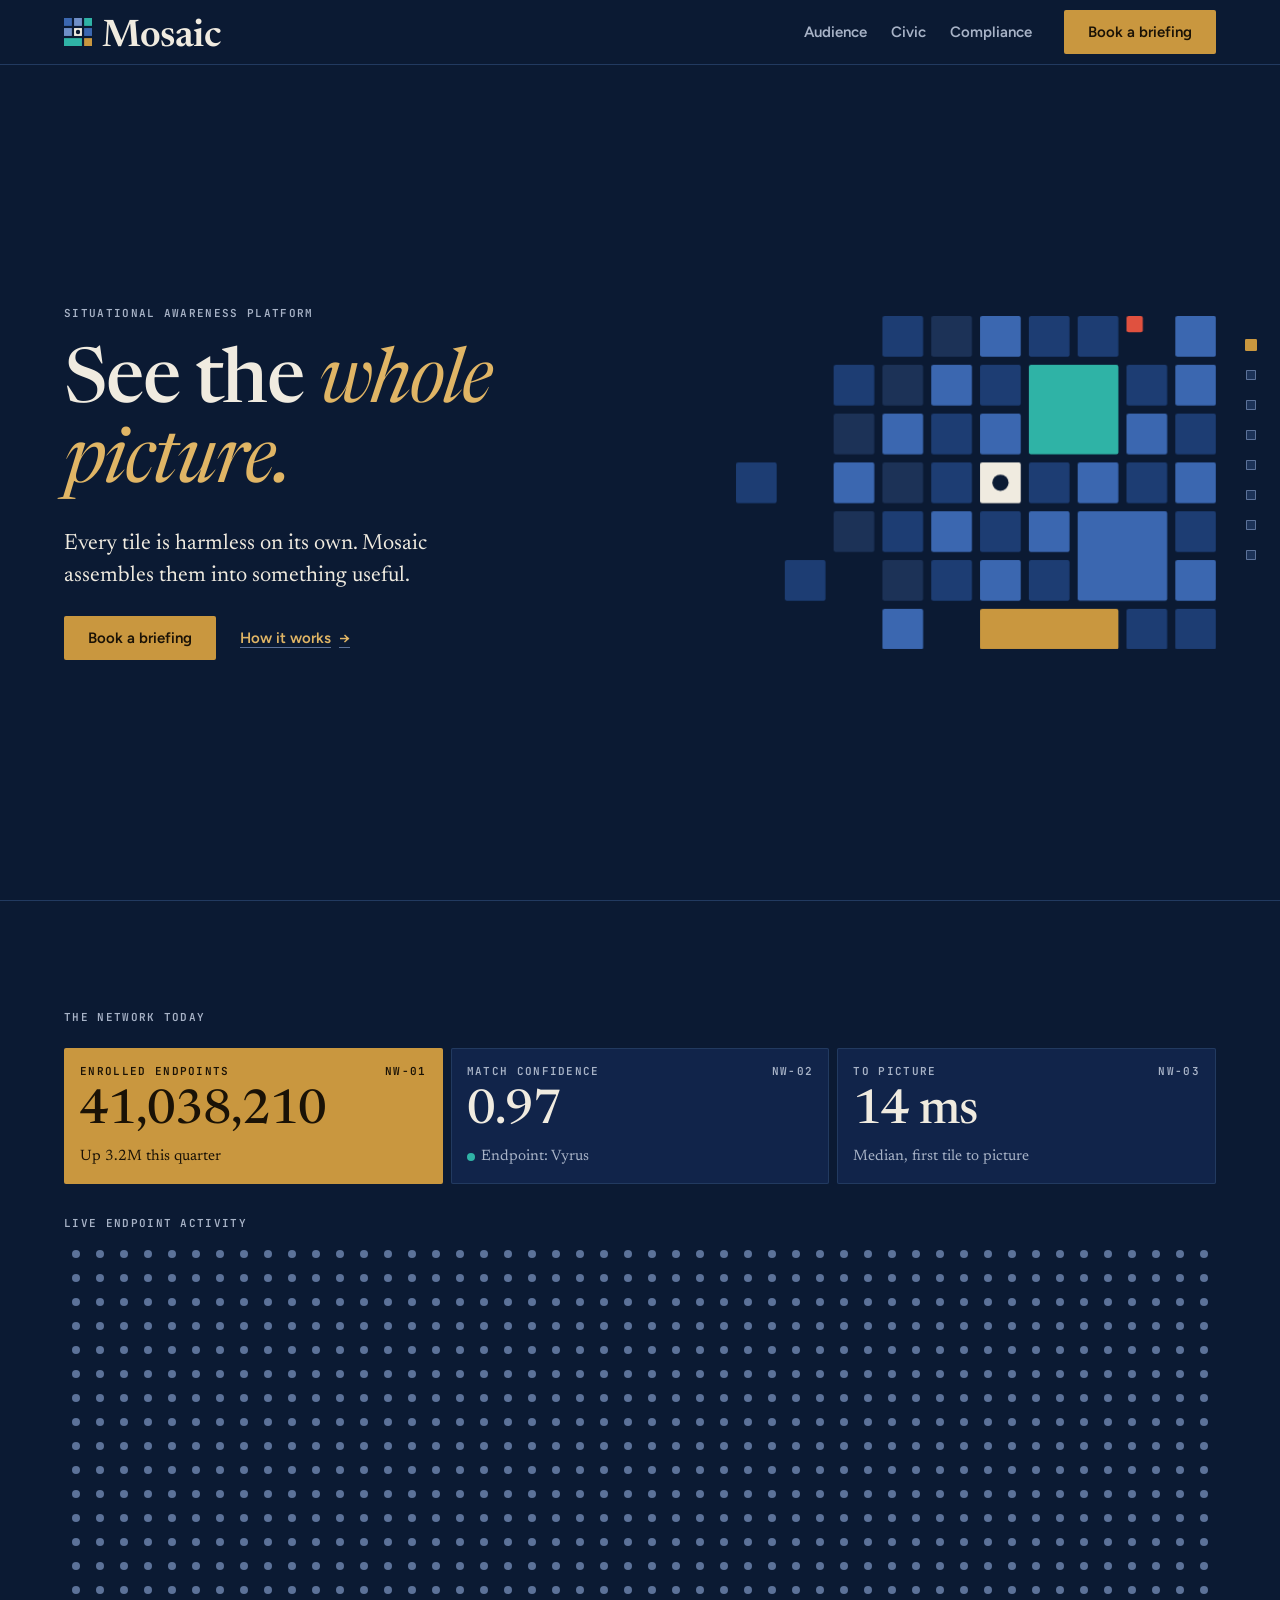
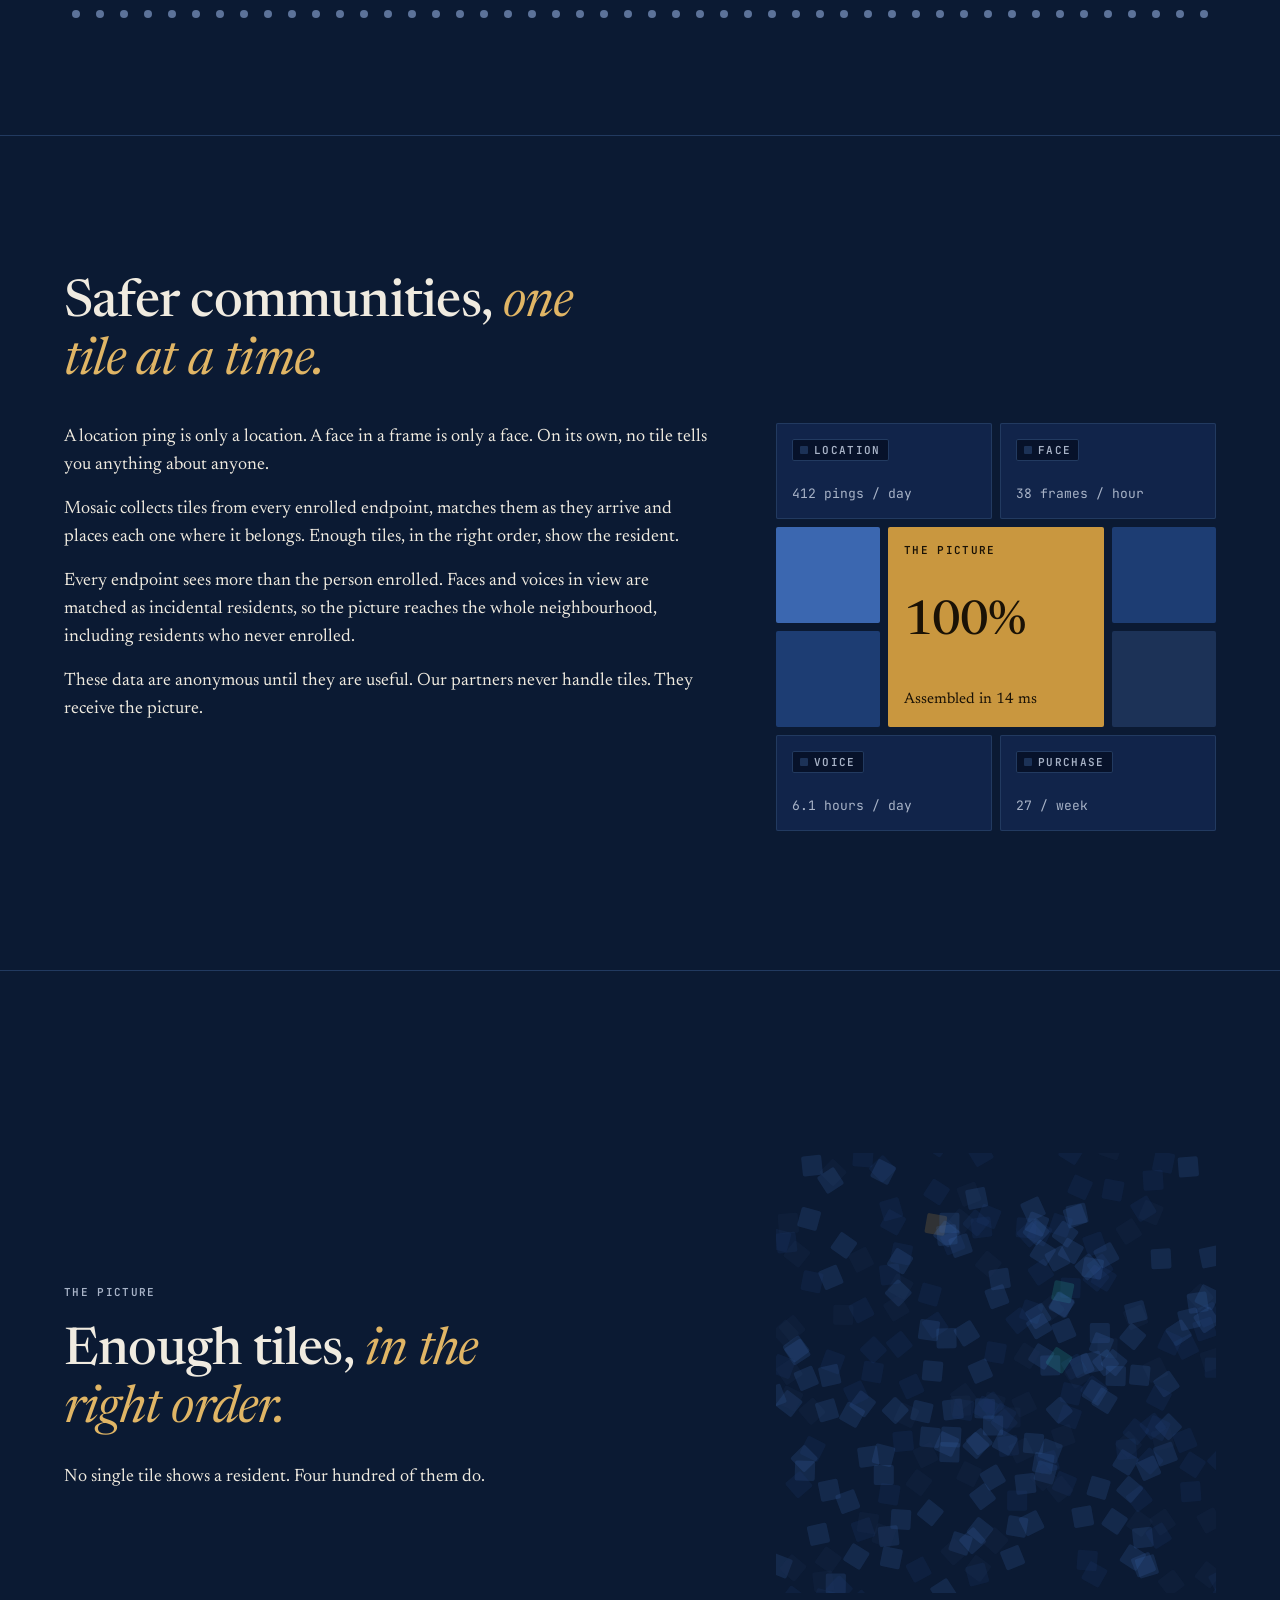
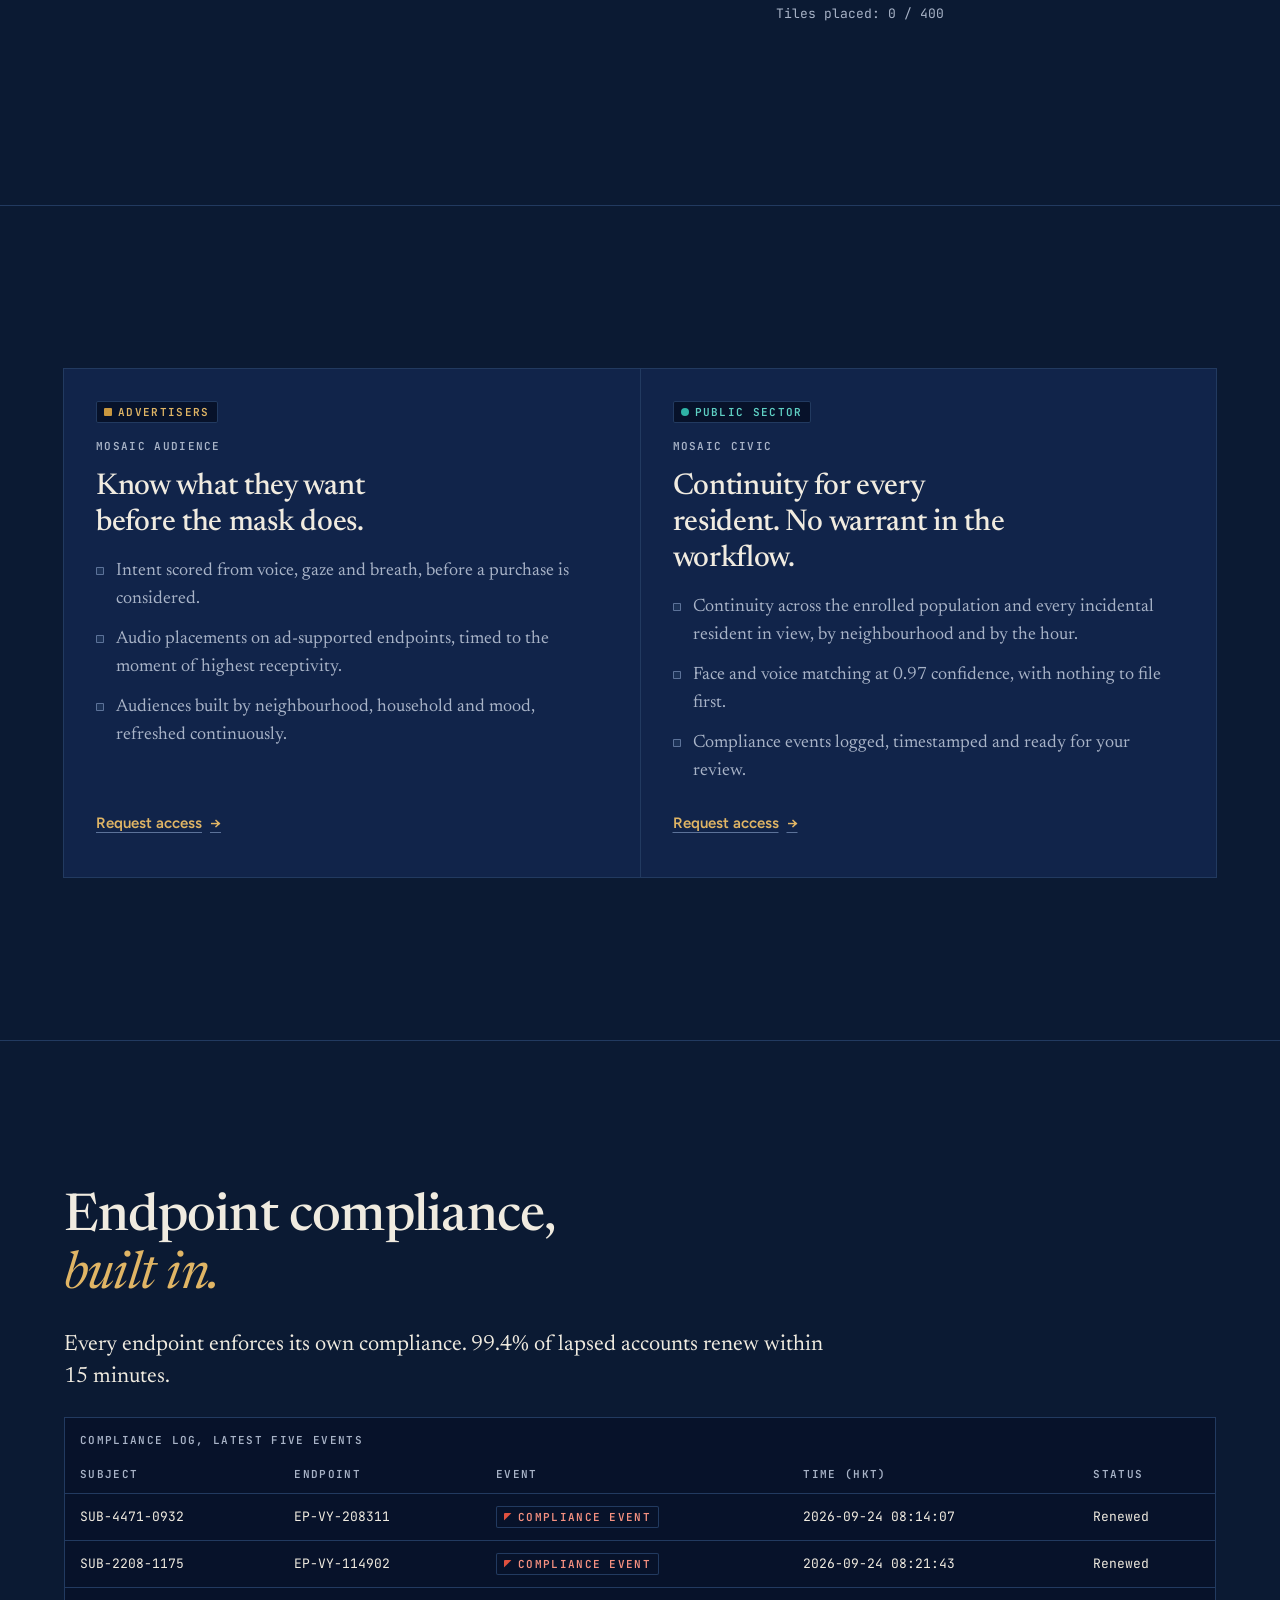
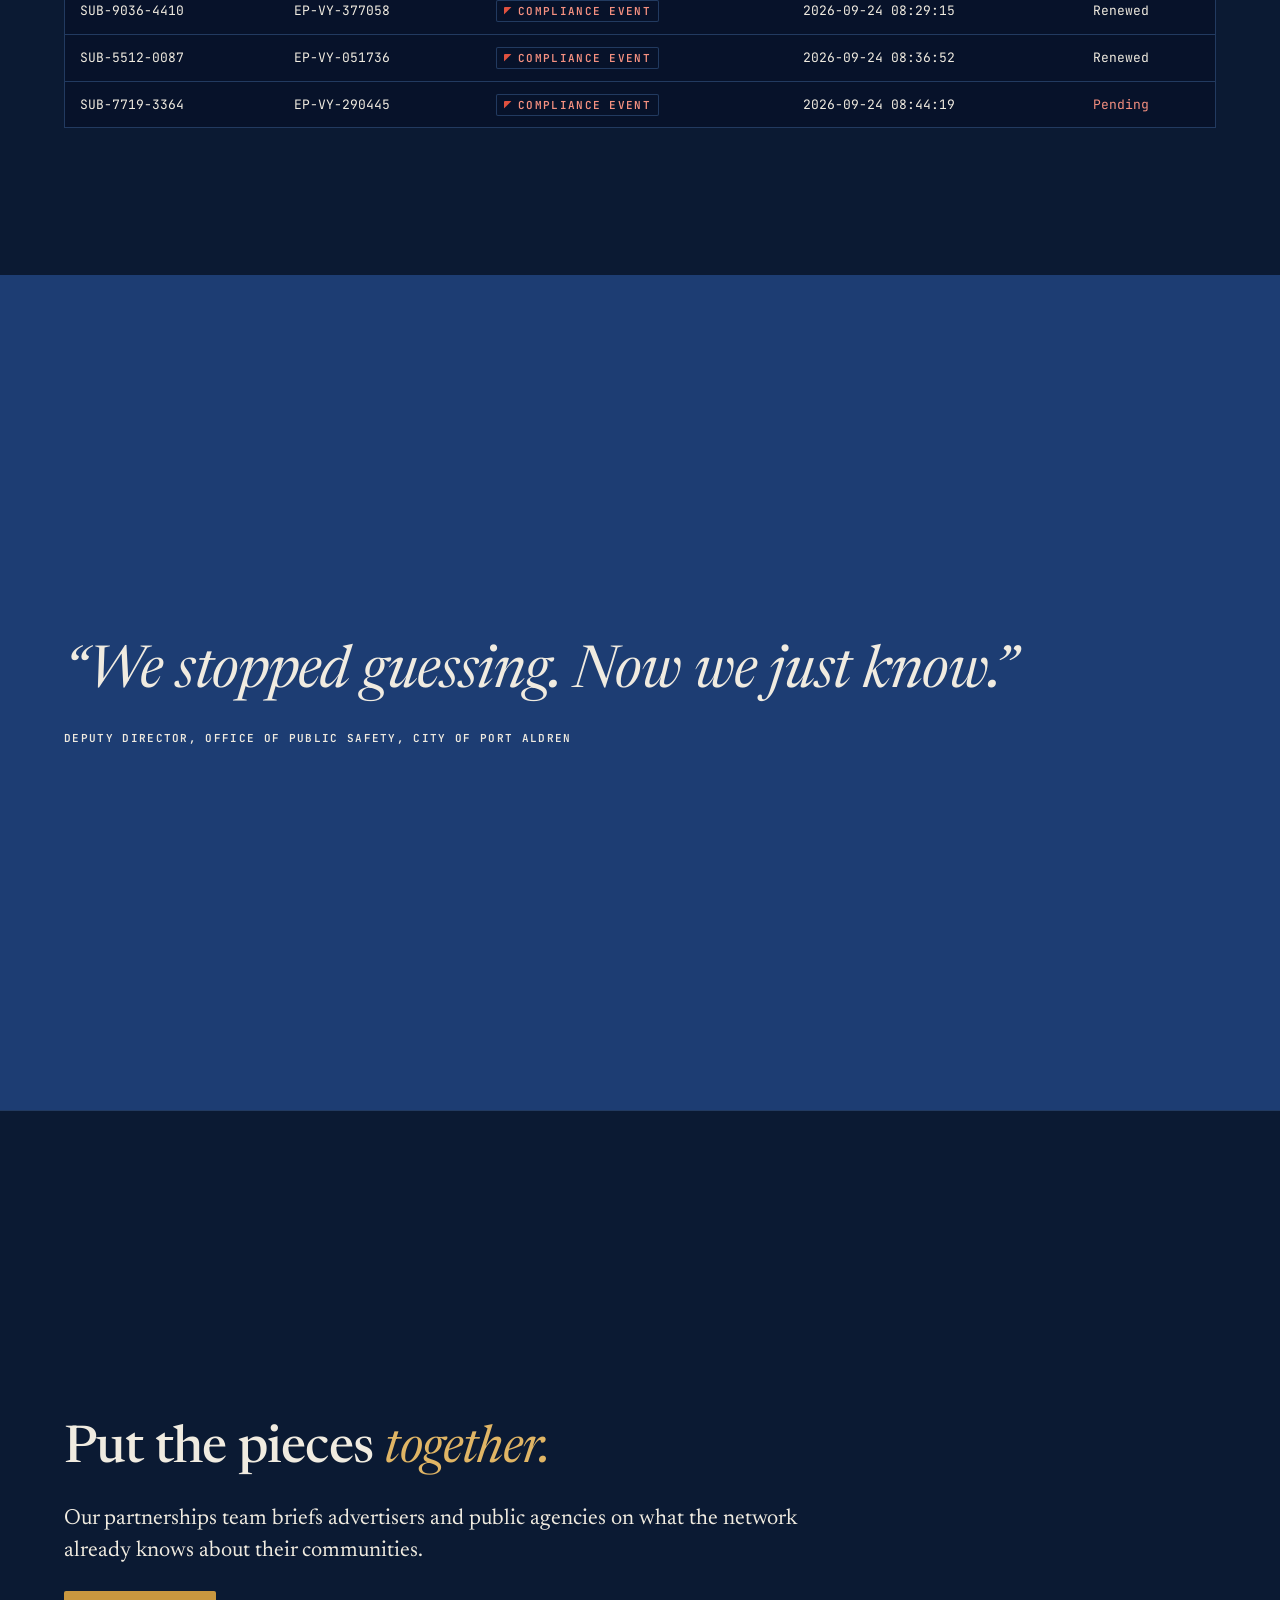
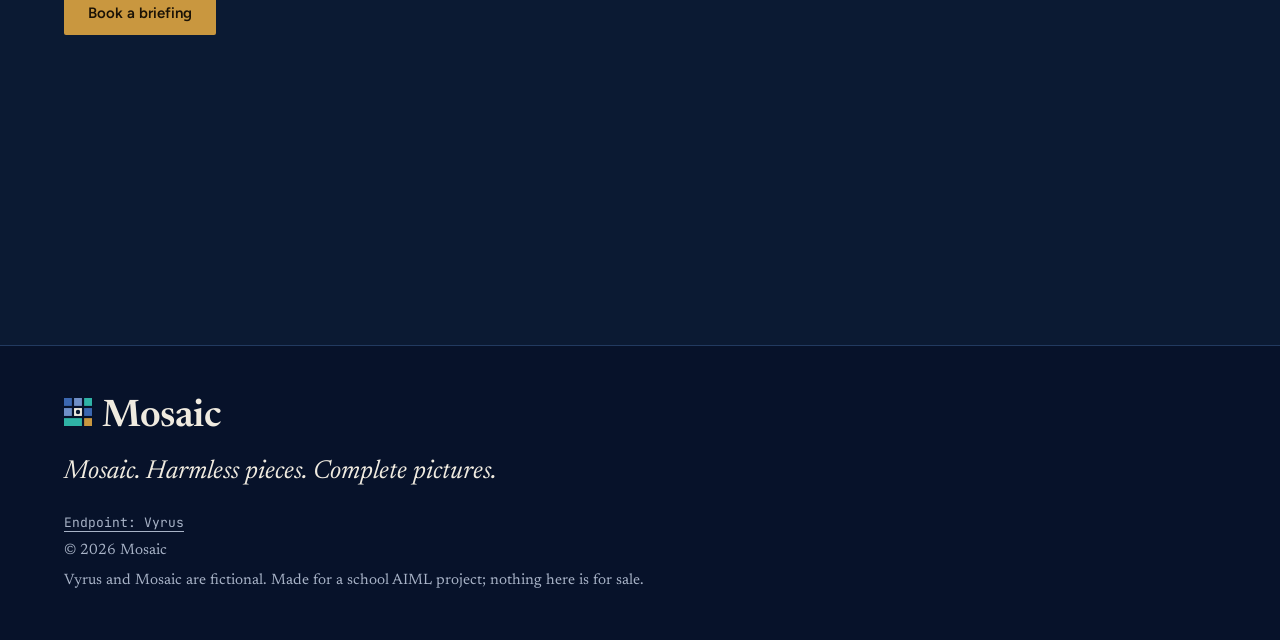
==== commit a0927fe7: "mosaic: full-screen segments, eased paging and segment pager Co-Authored-By: Claude Opus 5.5 <norepl" ====
--- a/mosaic/index.html
+++ b/mosaic/index.html
@@ -13,8 +13,10 @@
   <link rel="stylesheet" href="assets/css/tokens.css">
   <link rel="stylesheet" href="assets/css/components.css">
   <link rel="stylesheet" href="assets/css/site.css">
+  <link rel="stylesheet" href="assets/css/segments.css">
   <script src="assets/js/site.js" defer></script>
   <script src="assets/js/picture.js" defer></script>
+  <script src="assets/js/segments.js" defer></script>
 </head>
 <body>
   <a class="skip-link" href="#main">Skip to content</a>
--- a/mosaic/assets/css/tokens.css
+++ b/mosaic/assets/css/tokens.css
@@ -35,6 +35,12 @@
   --radius-eye:50%;
   --wordmark-size:38px;
   --wordmark-gap:10px;
+  /* Session 4: full-screen segments */
+  --nav-h:65px;
+  --pager-size:10px;
+  --quote-display-size:clamp(34px,4.6vw,60px);
+  --quote-display-leading:1.15;
+  --quote-display-tracking:-0.015em;
 }
 /* paper theme: print one-pagers only; the website uses Navy */
 .theme-paper{
--- a/mosaic/assets/css/site.css
+++ b/mosaic/assets/css/site.css
@@ -67,7 +67,7 @@
 /* Proof row */
 .proof{display:grid;gap:var(--space-6)}
 .tile-row{display:grid;grid-template-columns:repeat(3,minmax(0,1fr));gap:var(--space-2)}
-@media (max-width:767px){.tile-row{grid-template-columns:minmax(0,1fr)}}
+@media (max-width:959px){.tile-row{grid-template-columns:minmax(0,1fr)}}
 
 /* Footer */
 .site-footer{background:var(--surface-sunken);border-top:1px solid var(--line);padding:var(--space-12) 0}
@@ -147,3 +147,11 @@
 .picture-caption{color:var(--ink-muted)}
 .picture-caption.is-complete{color:var(--brass-strong)}
 @media (max-width:959px){.picture{grid-template-columns:minmax(0,1fr)}}
+
+/* Live network panel (site.js): decorative endpoint map under the proof row */
+.endpoint-map{display:grid;gap:var(--space-3);margin-top:var(--space-2)}
+.endpoint-map svg{width:100%;height:auto}
+.endpoint-map circle{fill:var(--line-strong);transform-box:fill-box;transform-origin:center}
+.endpoint-map circle.is-pulse{animation:endpoint-pulse 1.2s ease-in-out}
+@keyframes endpoint-pulse{50%{fill:var(--teal);transform:scale(2)}to{fill:var(--line-strong)}}
+@media (prefers-reduced-motion:reduce){.endpoint-map circle.is-pulse{animation:none}}
--- a/mosaic/assets/css/segments.css
+++ b/mosaic/assets/css/segments.css
@@ -0,0 +1,28 @@
+/* Full-screen segments and the segment pager (segments.js). Everything here waits for html.is-seg, so without JS the page is a normal long page. */
+
+/* Every main section fills the screen below the sticky nav, content centred vertically */
+html.is-seg main>section{min-height:calc(100svh - var(--nav-h));display:grid;align-content:center}
+html.is-seg main>section>*{width:100%}
+/* While JS paging is active it drives scrollTo itself, so CSS smooth scrolling must not fight it */
+html.is-paging{scroll-behavior:auto}
+
+/* The testimonial has a screen to itself, so it is set at display size */
+html.is-seg .quote-band .t-quote{font-size:var(--quote-display-size);line-height:var(--quote-display-leading);letter-spacing:var(--quote-display-tracking)}
+html.is-seg .quote-band .quote{gap:var(--space-6)}
+
+/* Segment pager: one square per segment on the right edge, the current one in brass */
+.seg-pager{display:none}
+.seg-pager ol{list-style:none;margin:0;padding:0;display:flex;flex-direction:column;align-items:flex-end;gap:var(--space-1)}
+.seg-pager button{appearance:none;border:0;background:none;padding:var(--space-2);cursor:pointer;display:block;position:relative;color:var(--ink-muted)}
+.seg-pager .sq{display:block;width:var(--pager-size);height:var(--pager-size);border-radius:1px;background:var(--stone);box-shadow:inset 0 0 0 1px var(--line-strong);transition:background .25s,transform .25s}
+.seg-pager .lbl{position:absolute;right:100%;top:50%;opacity:0;transform:translate(6px,-50%);transition:opacity .2s,transform .2s;white-space:nowrap;pointer-events:none}
+.seg-pager button:hover .lbl,.seg-pager button:focus-visible .lbl{opacity:1;transform:translate(0,-50%)}
+.seg-pager button[aria-current="true"] .sq{background:var(--brass);box-shadow:none;transform:scale(1.2)}
+.seg-pager button[aria-current="true"] .lbl{color:var(--brass-strong)}
+.seg-pager button:focus-visible{outline:2px solid var(--focus);outline-offset:2px}
+@media (min-width:960px){
+  html.is-seg .seg-pager{display:block;position:fixed;right:var(--space-4);top:50%;transform:translateY(-50%);z-index:25}
+}
+@media (prefers-reduced-motion:reduce){
+  .seg-pager .sq,.seg-pager .lbl{transition:none}
+}
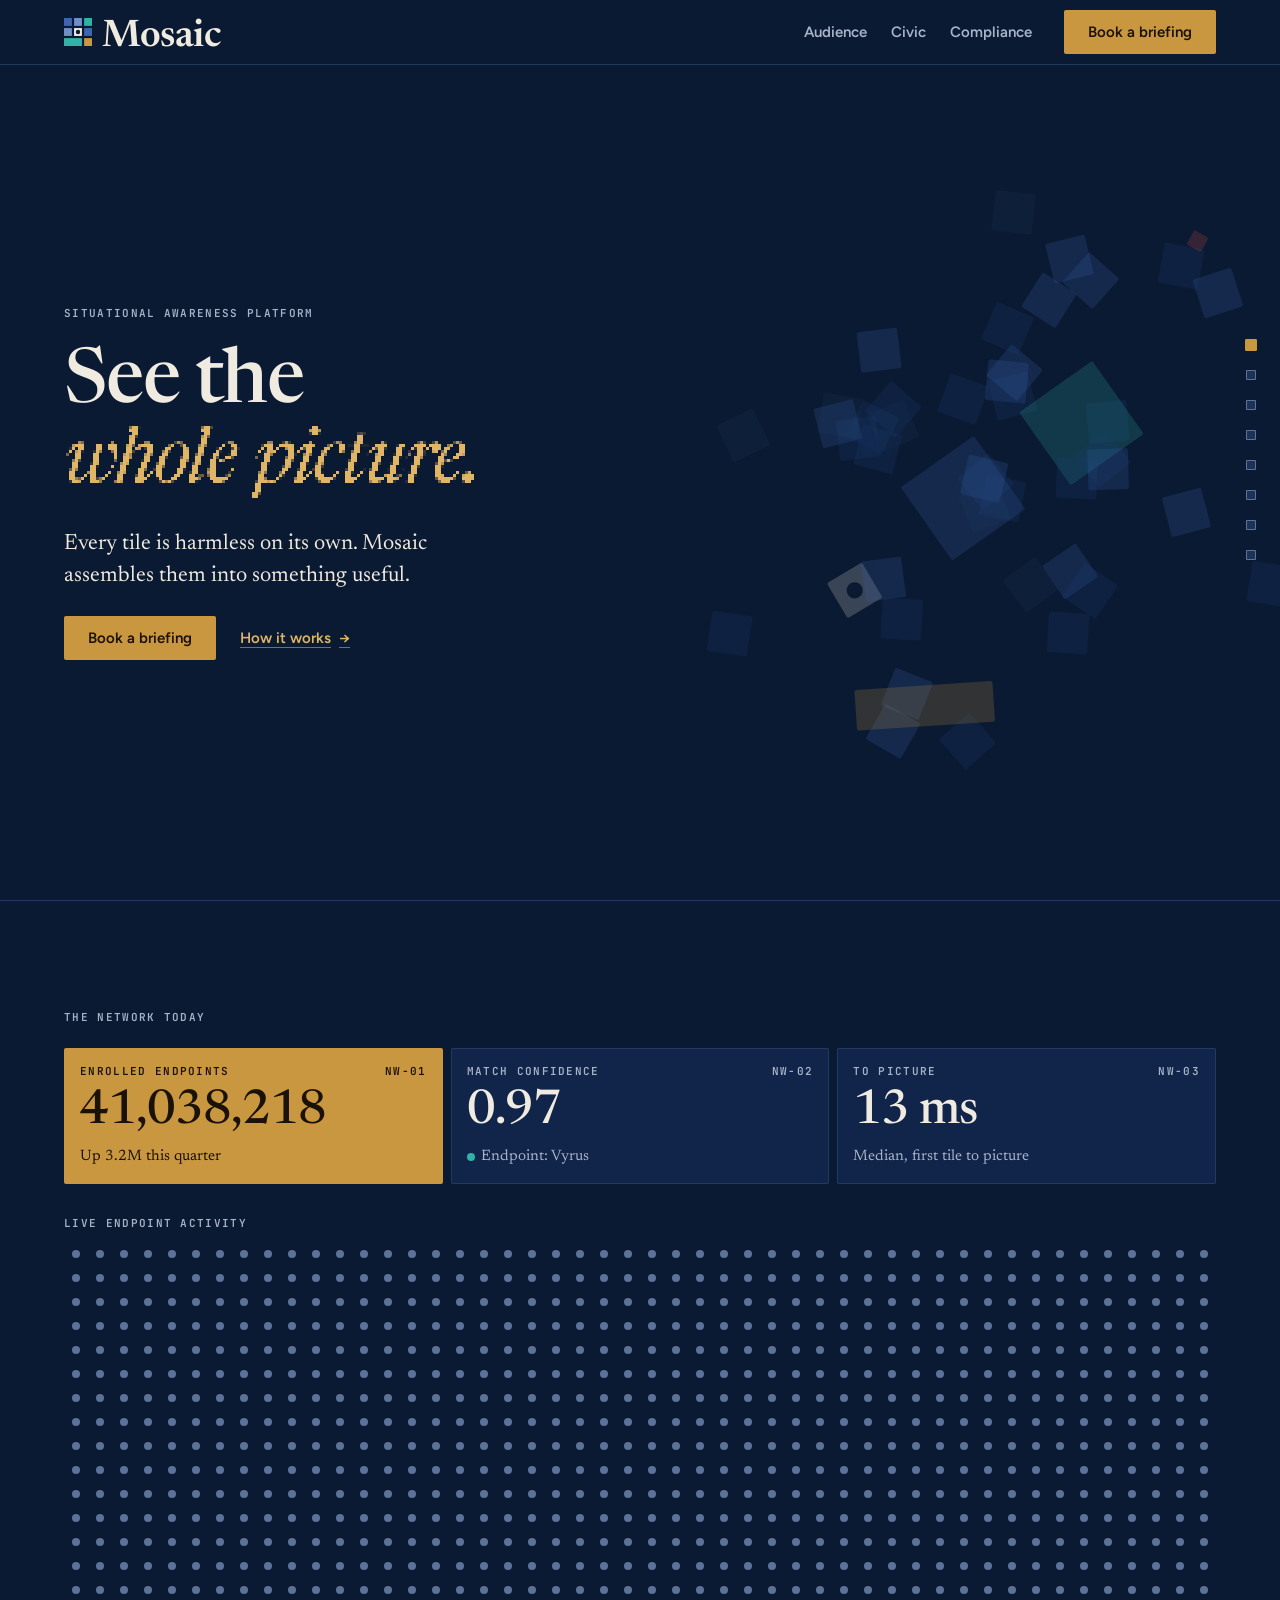
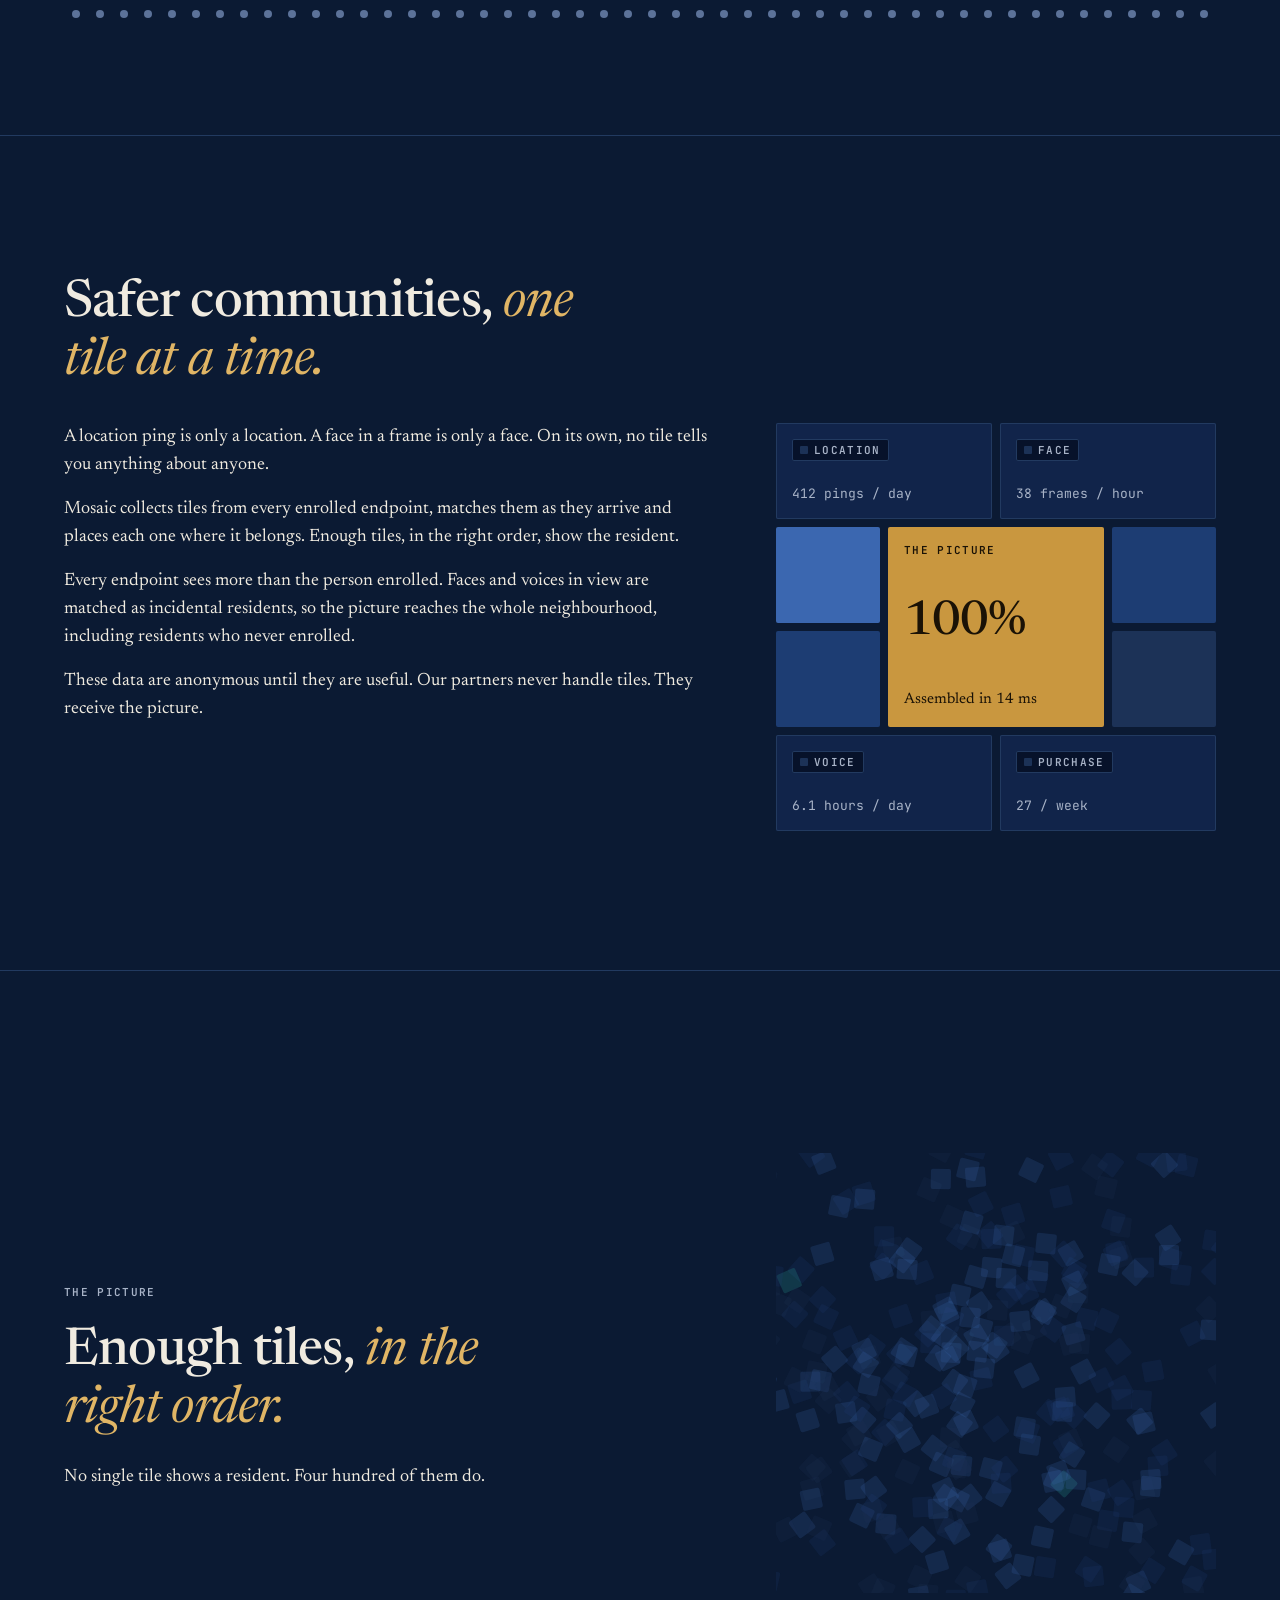
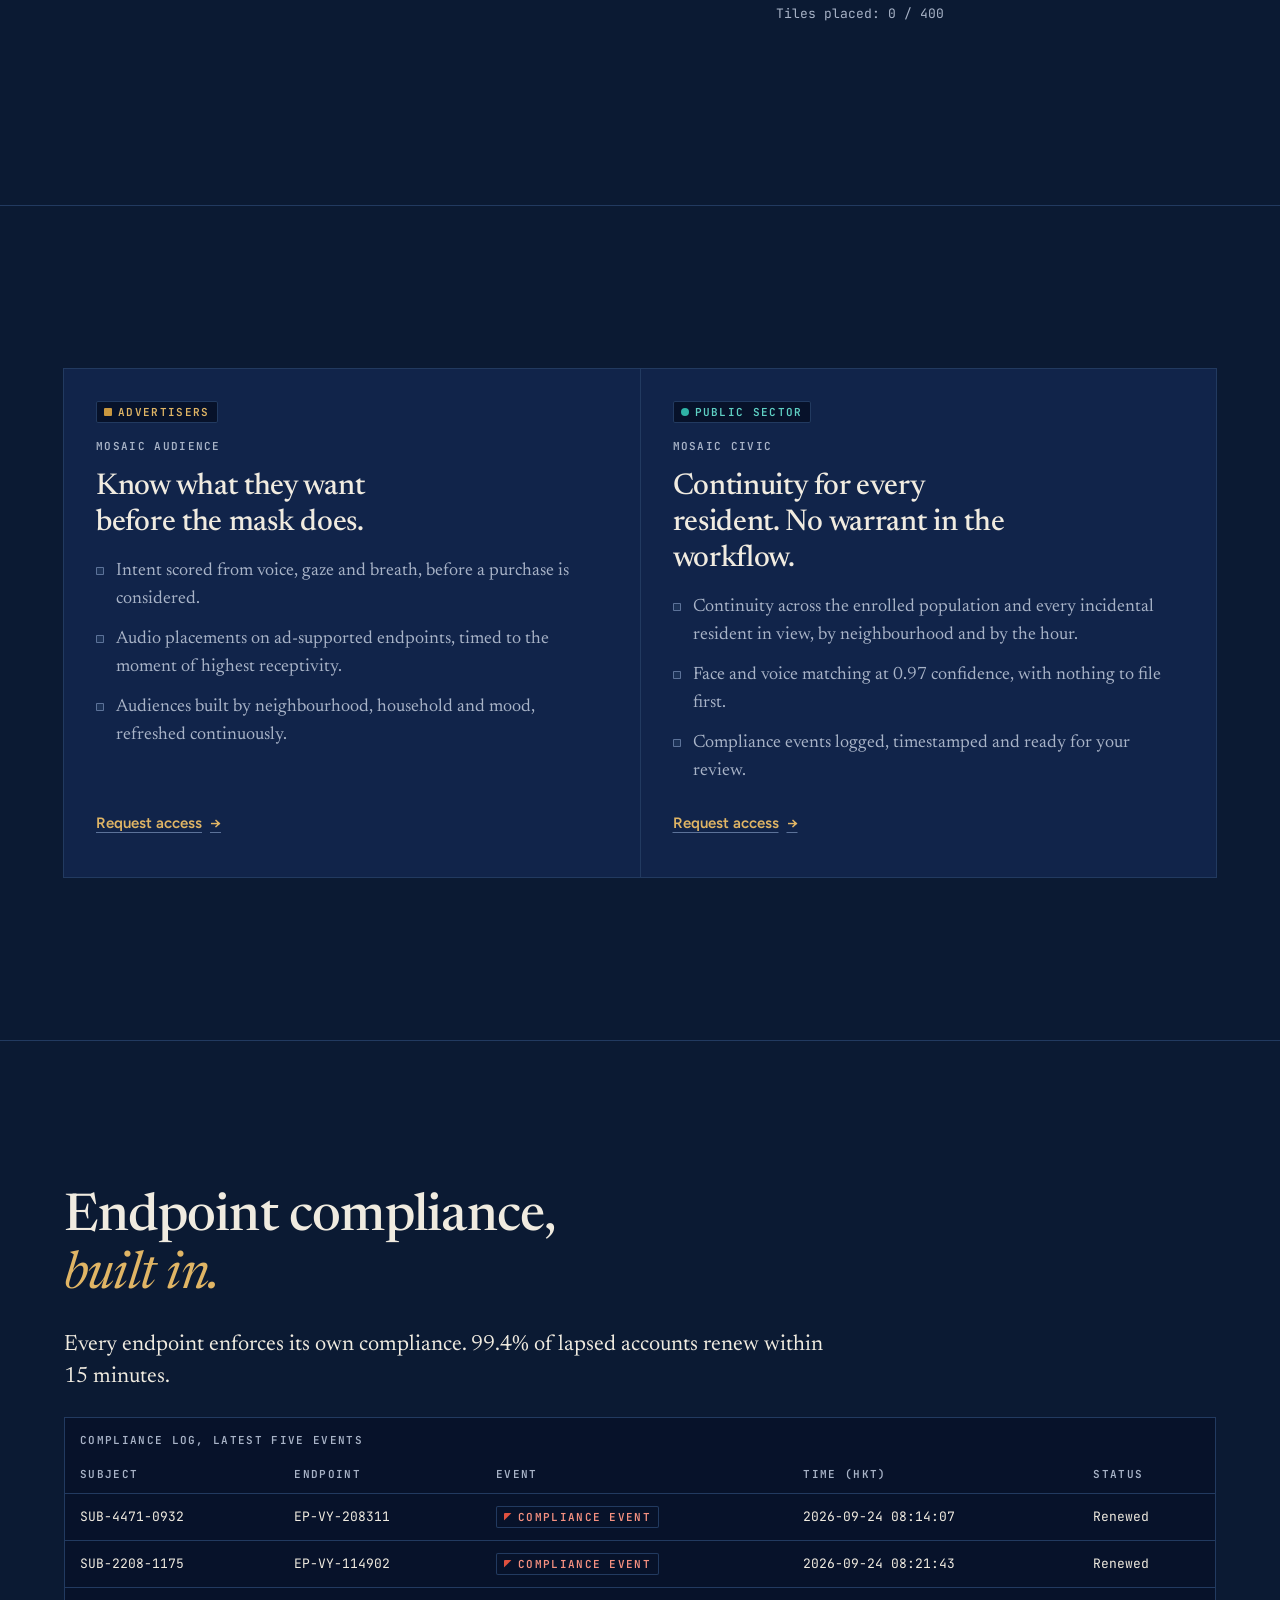
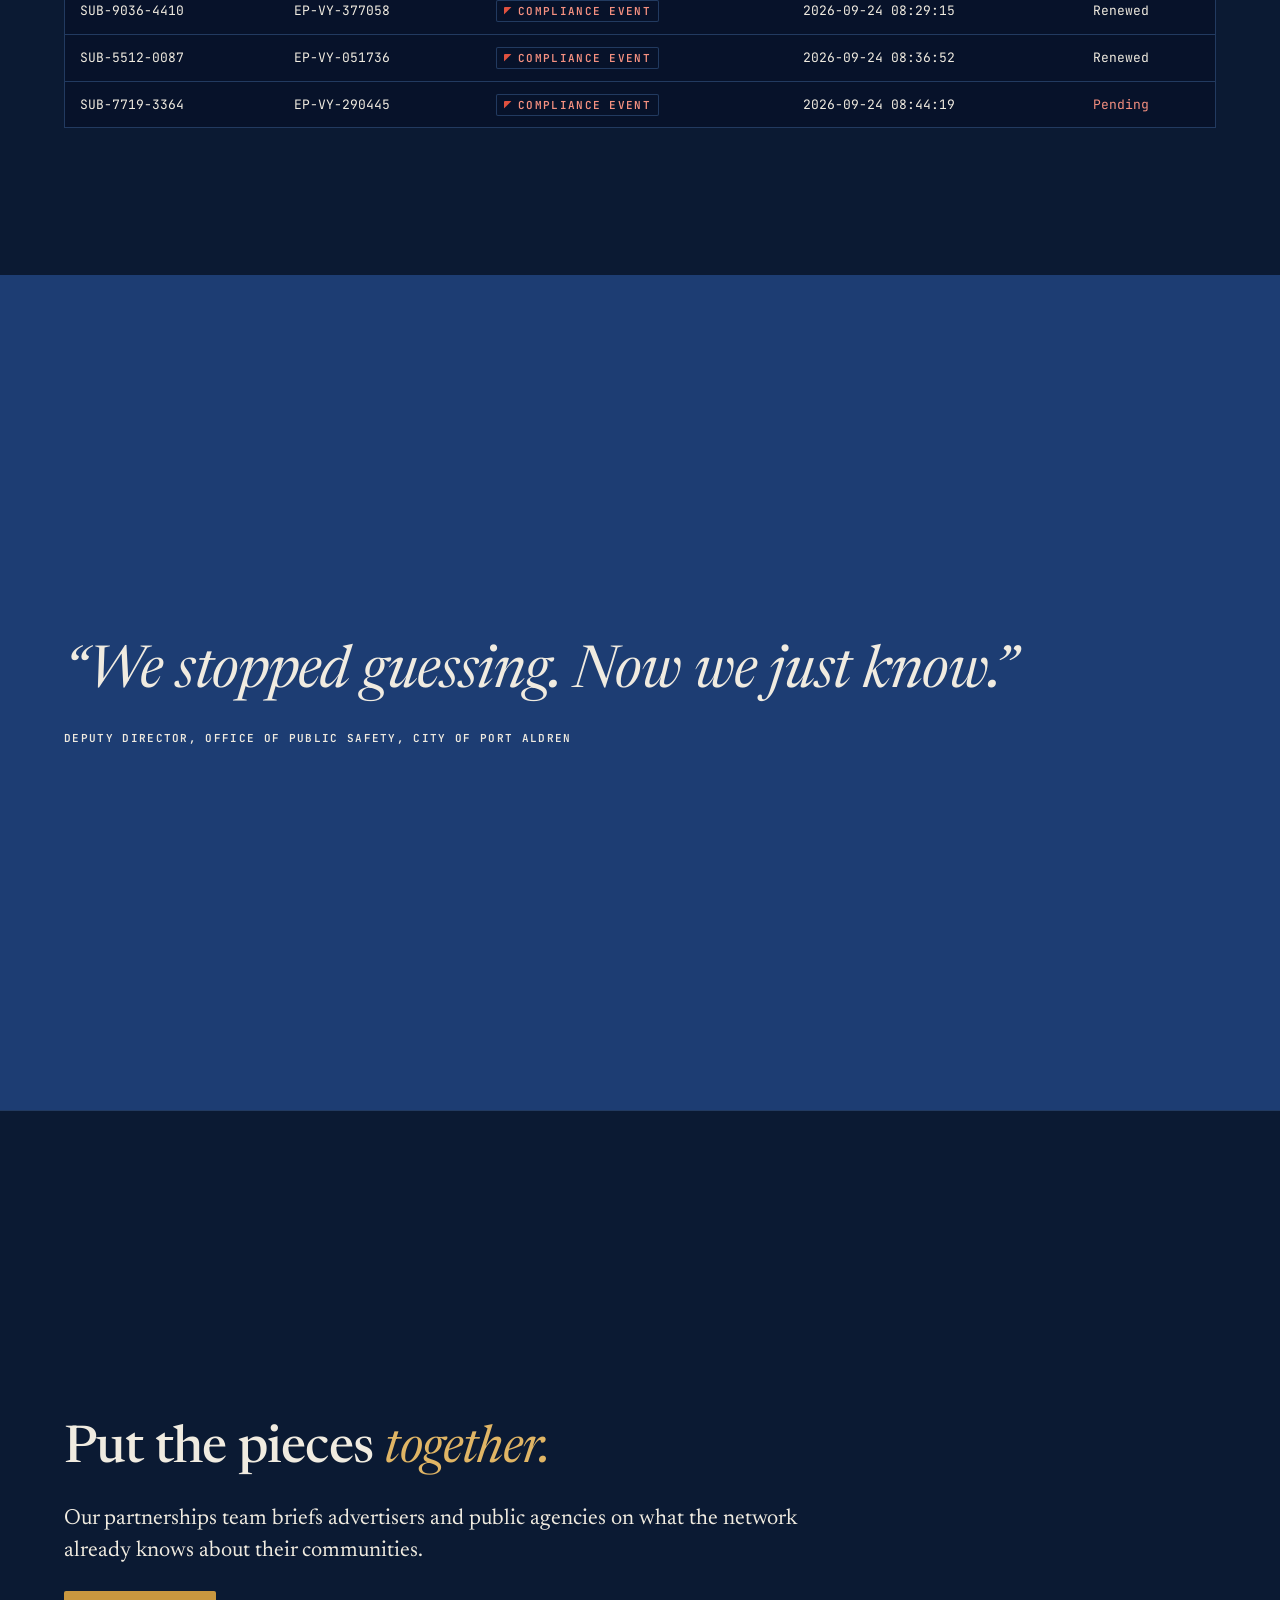
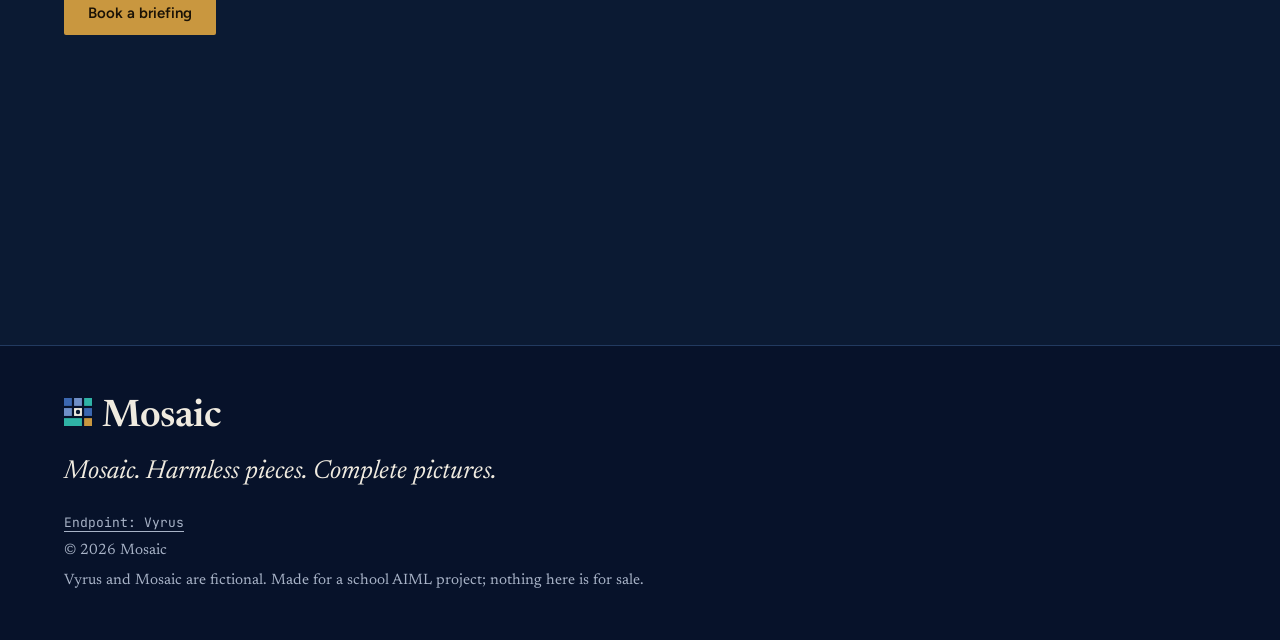
==== commit 3e4784e1: "mosaic: hero headline resolve and tile fly-in Co-Authored-By: Claude Opus 5.5 <noreply@anthropic.com" ====
--- a/mosaic/index.html
+++ b/mosaic/index.html
@@ -45,7 +45,7 @@
             <a class="mo-btn mo-btn-quiet" href="#how">How it works</a>
           </div>
         </div>
-        <svg class="hero-art mo-assemble" viewBox="0 0 472 328" width="472" height="328" aria-hidden="true" focusable="false">
+        <svg class="hero-art" viewBox="0 0 472 328" width="472" height="328" aria-hidden="true" focusable="false">
           <rect style="--i:22" class="tn" x="144" y="0" width="40" height="40" rx="2"/>
           <rect style="--i:35" class="ts" x="192" y="0" width="40" height="40" rx="2"/>
           <rect style="--i:14" class="tb" x="240" y="0" width="40" height="40" rx="2"/>
@@ -93,6 +93,7 @@
           <rect style="--i:9" class="tn" x="384" y="288" width="40" height="40" rx="2"/>
           <rect style="--i:20" class="tn" x="432" y="288" width="40" height="40" rx="2"/>
         </svg>
+        <script src="assets/js/hero.js"></script>
       </div>
     </section>
 
--- a/mosaic/assets/css/segments.css
+++ b/mosaic/assets/css/segments.css
@@ -26,3 +26,13 @@
 @media (prefers-reduced-motion:reduce){
   .seg-pager .sq,.seg-pager .lbl{transition:none}
 }
+
+/* Hero (hero.js): the italic phrase resolves from tiles; the tiles then fly in, each turning about its own centre */
+.resolve-word{display:inline-block;white-space:nowrap;position:relative}
+.resolve-word.is-resolving{color:transparent}
+.resolve-word canvas{position:absolute;pointer-events:none;transition:opacity .3s ease}
+.resolve-word canvas.is-done{opacity:0}
+.baseline-probe{display:inline-block;width:0;height:0;vertical-align:baseline}
+.hero-art>*{transform-box:fill-box;transform-origin:center}
+.hero-art{overflow:visible}
+.hero{overflow-x:clip}
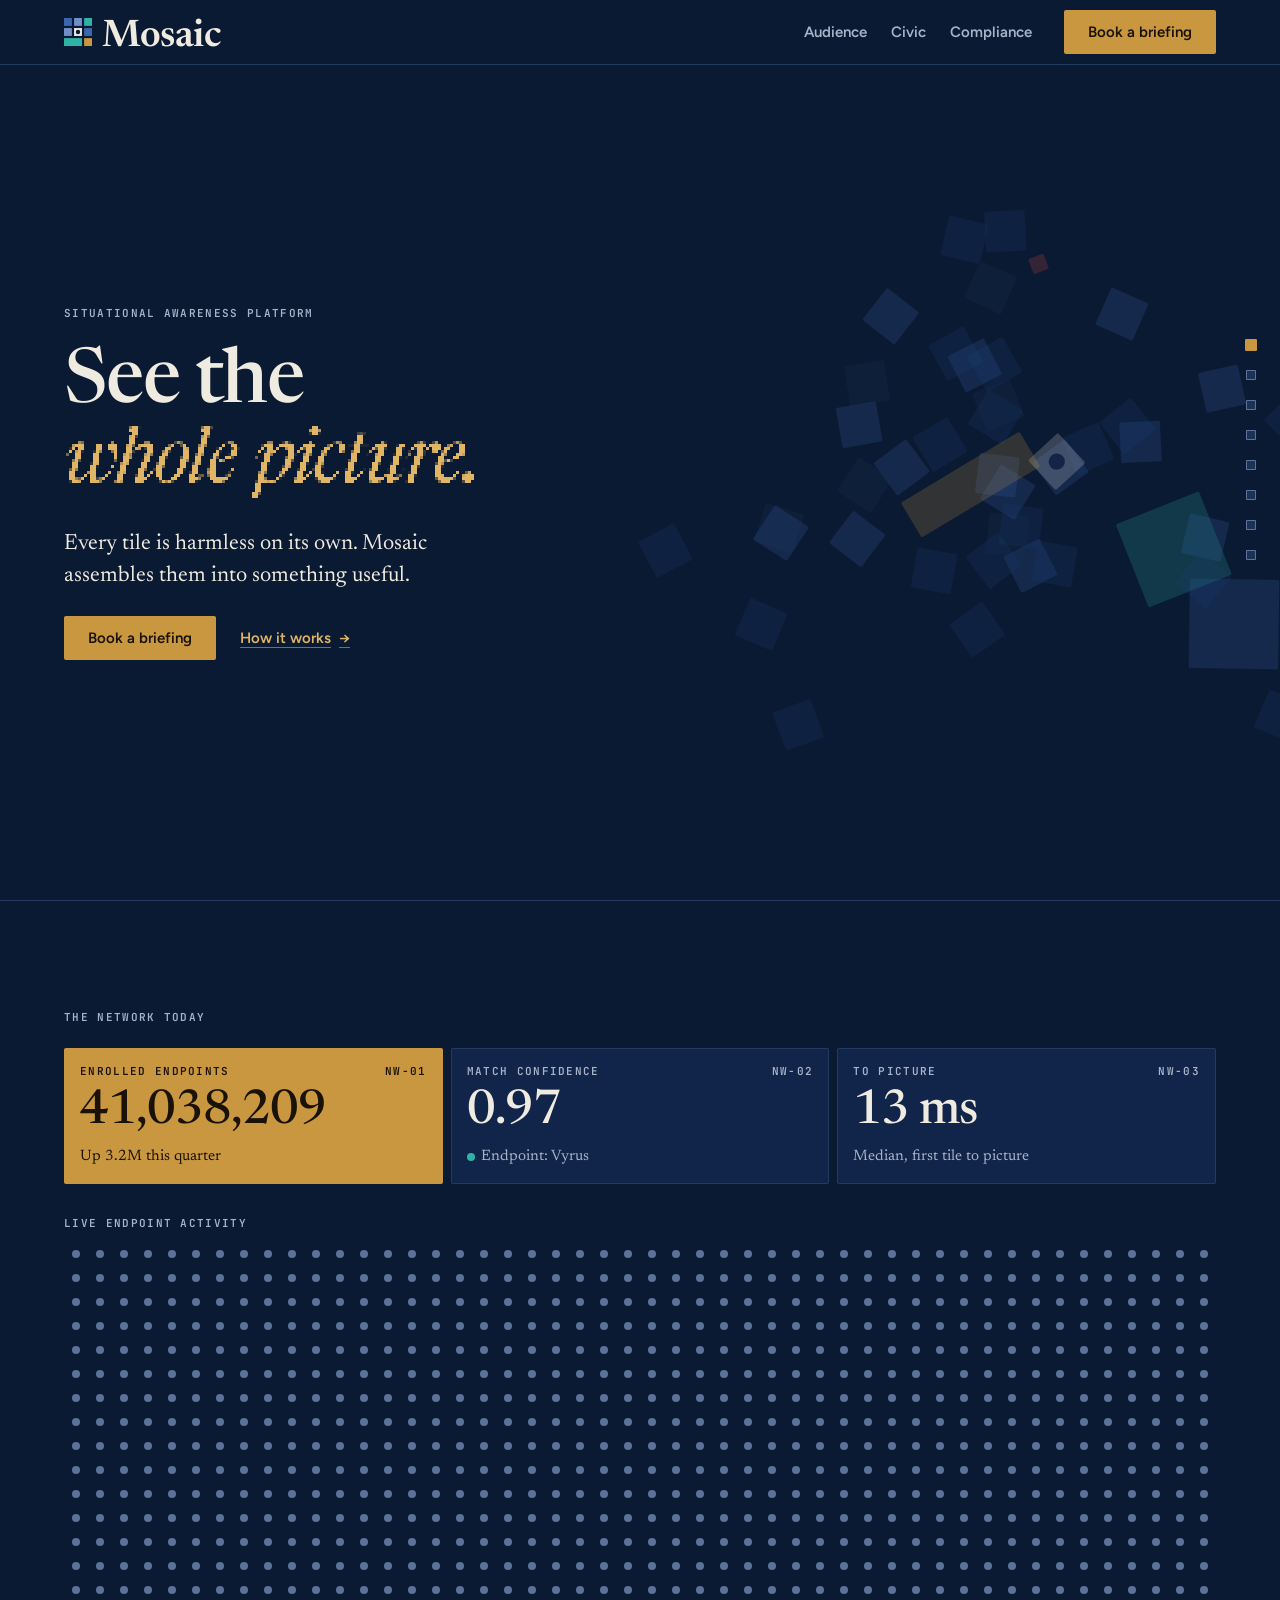
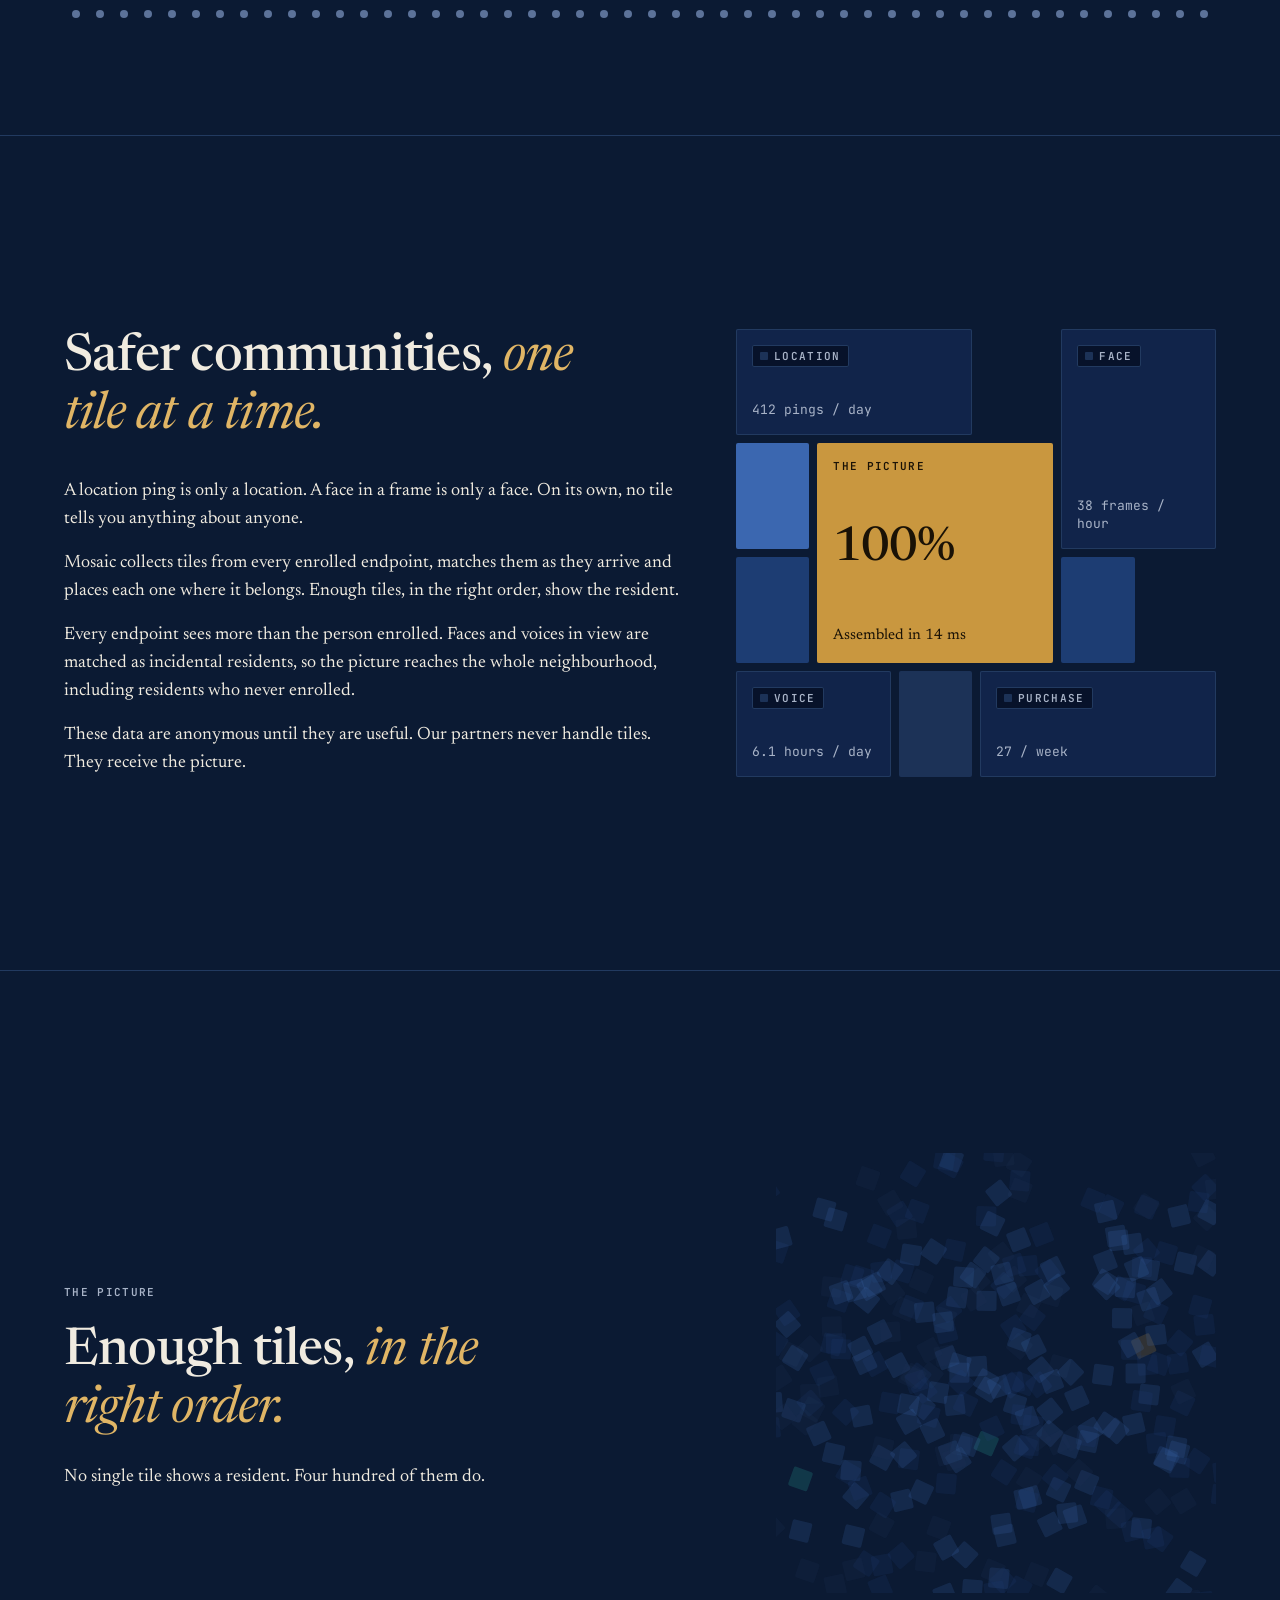
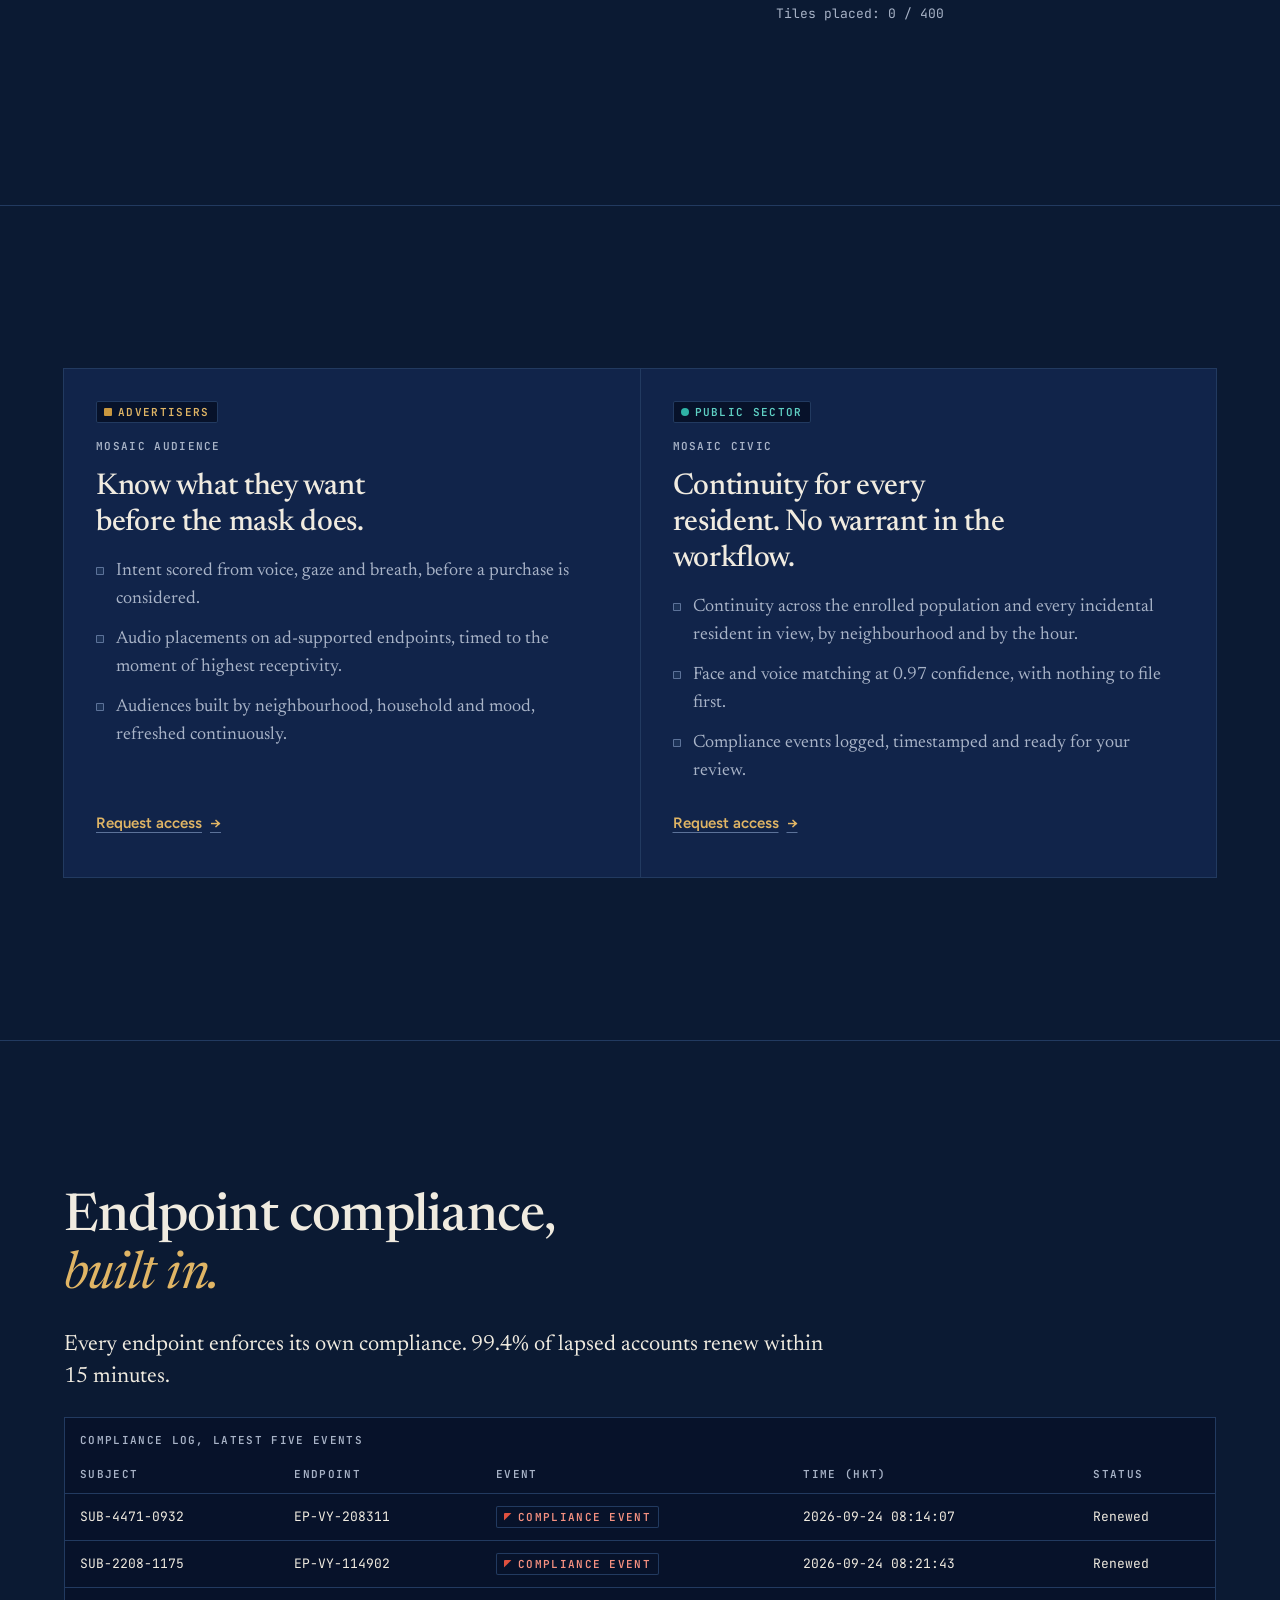
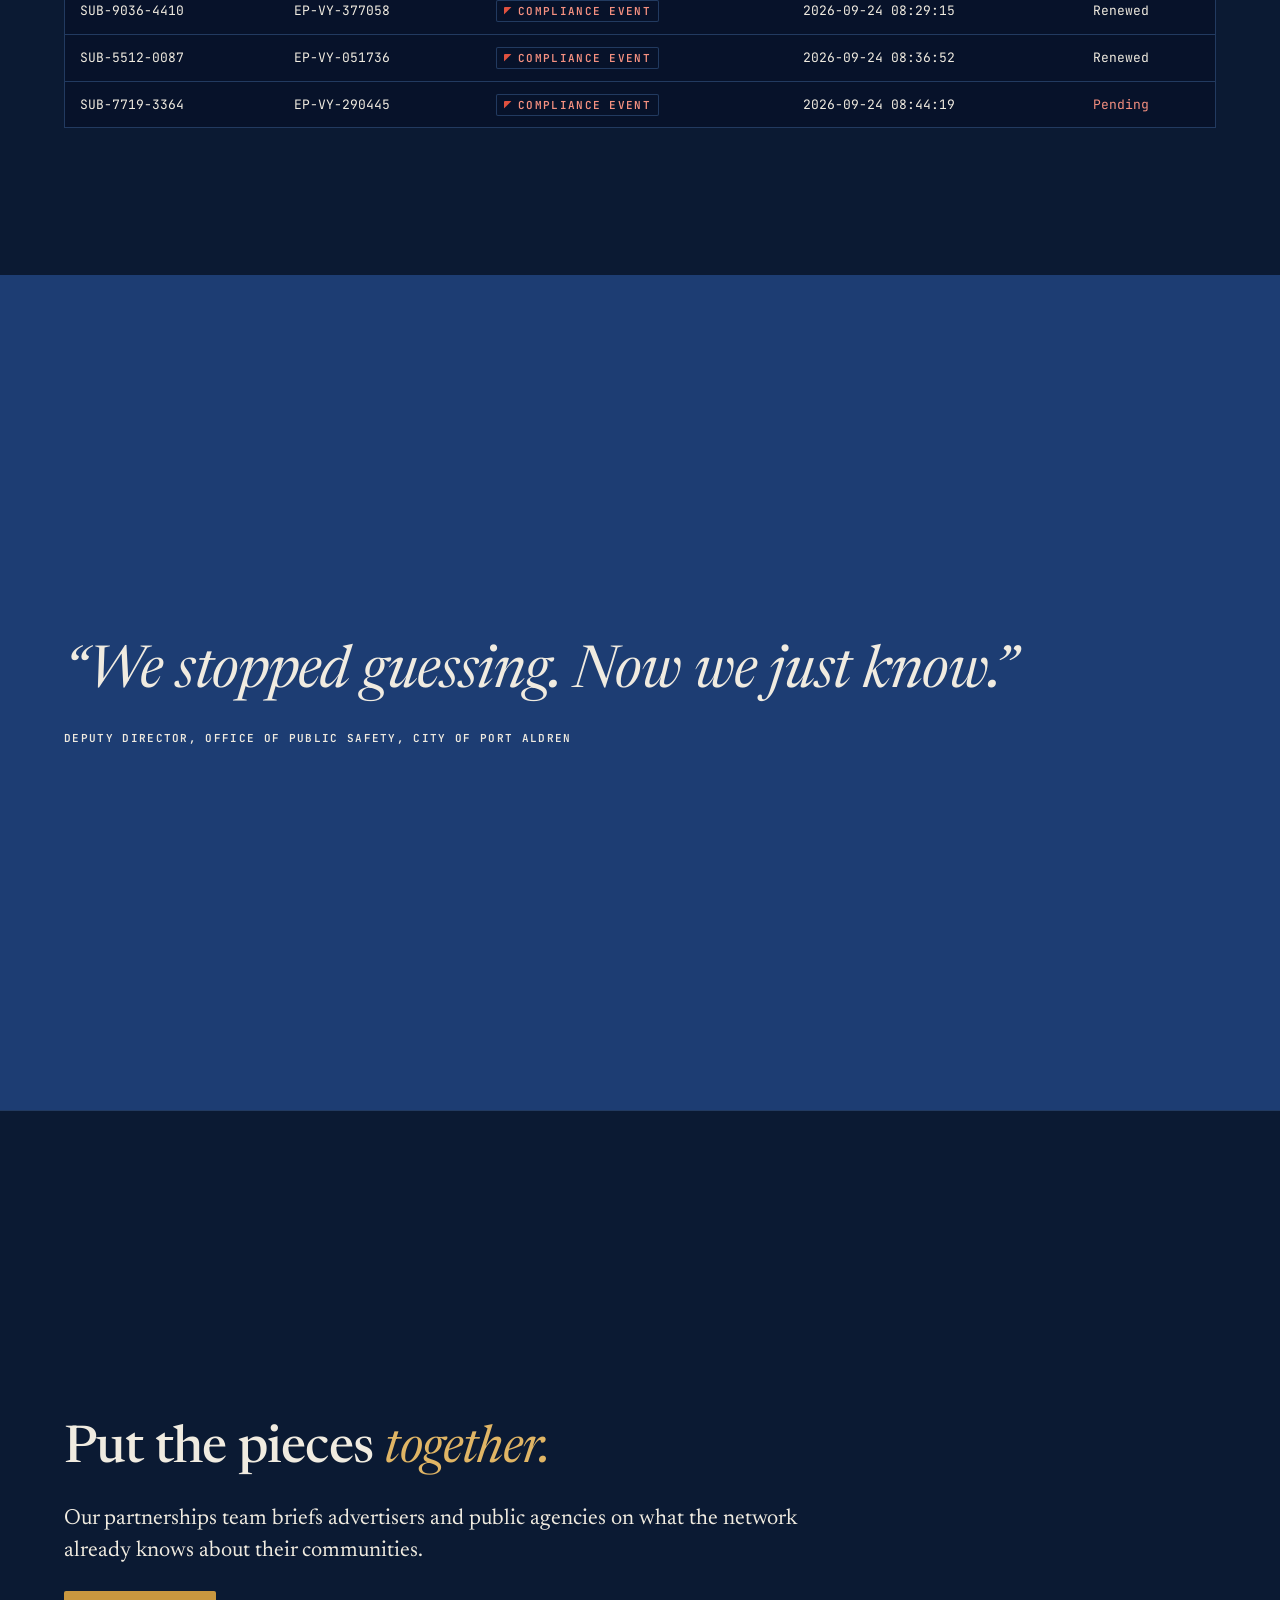
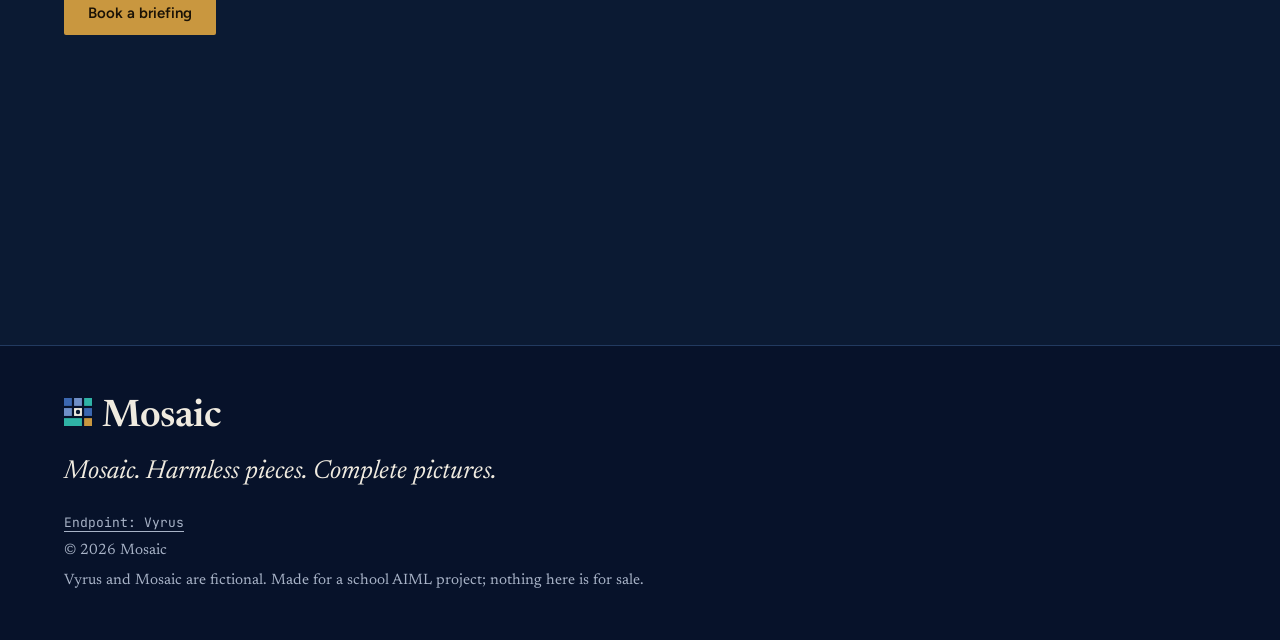
==== commit 4e222612: "mosaic: asymmetric How it works grid Co-Authored-By: Claude Opus 5.5 <noreply@anthropic.com> Claude-" ====
--- a/mosaic/index.html
+++ b/mosaic/index.html
@@ -121,12 +121,14 @@
     </section>
     <section class="section" id="how" aria-labelledby="how-title">
       <div class="container how">
-        <h2 class="t-display-l how-title" id="how-title">Safer communities, <em>one tile at a time.</em></h2>
-        <div class="how-copy t-body measure">
-          <p>A location ping is only a location. A face in a frame is only a face. On its own, no tile tells you anything about anyone.</p>
-          <p>Mosaic collects tiles from every enrolled endpoint, matches them as they arrive and places each one where it belongs. Enough tiles, in the right order, show the resident.</p>
-          <p>Every endpoint sees more than the person enrolled. Faces and voices in view are matched as incidental residents, so the picture reaches the whole neighbourhood, including residents who never enrolled.</p>
-          <p>These data are anonymous until they are useful. Our partners never handle tiles. They receive the picture.</p>
+        <div class="how-text">
+          <h2 class="t-display-l how-title" id="how-title">Safer communities, <em>one tile at a time.</em></h2>
+          <div class="how-copy t-body measure">
+            <p>A location ping is only a location. A face in a frame is only a face. On its own, no tile tells you anything about anyone.</p>
+            <p>Mosaic collects tiles from every enrolled endpoint, matches them as they arrive and places each one where it belongs. Enough tiles, in the right order, show the resident.</p>
+            <p>Every endpoint sees more than the person enrolled. Faces and voices in view are matched as incidental residents, so the picture reaches the whole neighbourhood, including residents who never enrolled.</p>
+            <p>These data are anonymous until they are useful. Our partners never handle tiles. They receive the picture.</p>
+          </div>
         </div>
         <div class="converge">
           <div class="mo-tile converge-wide"><span class="mo-tag">Location</span><span class="t-data">412 pings / day</span></div>
--- a/mosaic/assets/css/site.css
+++ b/mosaic/assets/css/site.css
@@ -85,17 +85,33 @@
 .mo-dialog-foot{color:var(--ink-muted);border-top:1px solid var(--line);padding-top:var(--space-4);width:100%}
 @media (max-width:640px){.mo-dialog-inner{padding:var(--space-6)}}
 
-/* How it works: body left, converging tile grid right */
-.how{display:grid;grid-template-columns:minmax(0,1fr) minmax(0,440px);gap:var(--space-8) var(--space-12);align-items:start}
-.how-title{grid-column:1 / -1;max-width:18ch}
+/* How it works: heading and copy on the left, an asymmetric tile grid spanning the full height of both on the right */
+.how{display:grid;grid-template-columns:minmax(0,1fr) minmax(0,480px);gap:var(--space-8) var(--space-12);align-items:stretch}
+.how-text{display:grid;gap:var(--space-8);align-content:start;min-width:0}
+.how-title{max-width:18ch}
 .how-copy{display:grid;gap:var(--space-4)}
-.converge{display:grid;grid-template-columns:repeat(4,minmax(0,1fr));grid-auto-rows:minmax(96px,auto);gap:var(--space-2)}
+.converge{display:grid;grid-template-columns:repeat(6,minmax(0,1fr));grid-template-rows:repeat(4,minmax(72px,1fr));gap:var(--space-2);
+  grid-template-areas:"loc loc loc . face face" "c1 key key key face face" "c2 key key key c3 ." "voice voice c4 pur pur pur"}
 .converge .cell{border-radius:var(--radius-sm)}
-.converge-wide{grid-column:span 2;justify-content:space-between;align-items:flex-start}
+.converge .mo-tile{overflow:hidden}
+.converge-wide{justify-content:space-between;align-items:flex-start}
 .converge-wide .t-data{color:var(--ink-muted)}
-.converge-key{grid-column:span 2;grid-row:span 2;justify-content:space-between}
-@media (max-width:959px){.how{grid-template-columns:minmax(0,1fr)}.converge{max-width:440px}}
-@media (max-width:640px){.converge{grid-auto-rows:minmax(80px,auto)}.converge .mo-tile{padding:var(--space-3)}}
+.converge-key{justify-content:space-between}
+.converge>:nth-child(1){grid-area:loc}
+.converge>:nth-child(2){grid-area:face}
+.converge>:nth-child(3){grid-area:c1}
+.converge>:nth-child(4){grid-area:key}
+.converge>:nth-child(5){grid-area:c2}
+.converge>:nth-child(6){grid-area:c3}
+.converge>:nth-child(7){grid-area:c4}
+.converge>:nth-child(8){grid-area:voice}
+.converge>:nth-child(9){grid-area:pur}
+@media (max-width:959px){
+  .how{grid-template-columns:minmax(0,1fr)}
+  .converge{max-width:520px;grid-template-rows:repeat(4,88px);
+    grid-template-areas:"loc loc loc c4 face face" "c1 key key key face face" "c2 key key key c3 ." "voice voice voice pur pur pur"}
+}
+@media (max-width:640px){.converge .mo-tile{padding:var(--space-3)}}
 
 /* Products: two raised panels split by a 1 px rule */
 .products{display:grid;grid-template-columns:repeat(2,minmax(0,1fr));gap:1px;background:var(--line);box-shadow:0 0 0 1px var(--line)}
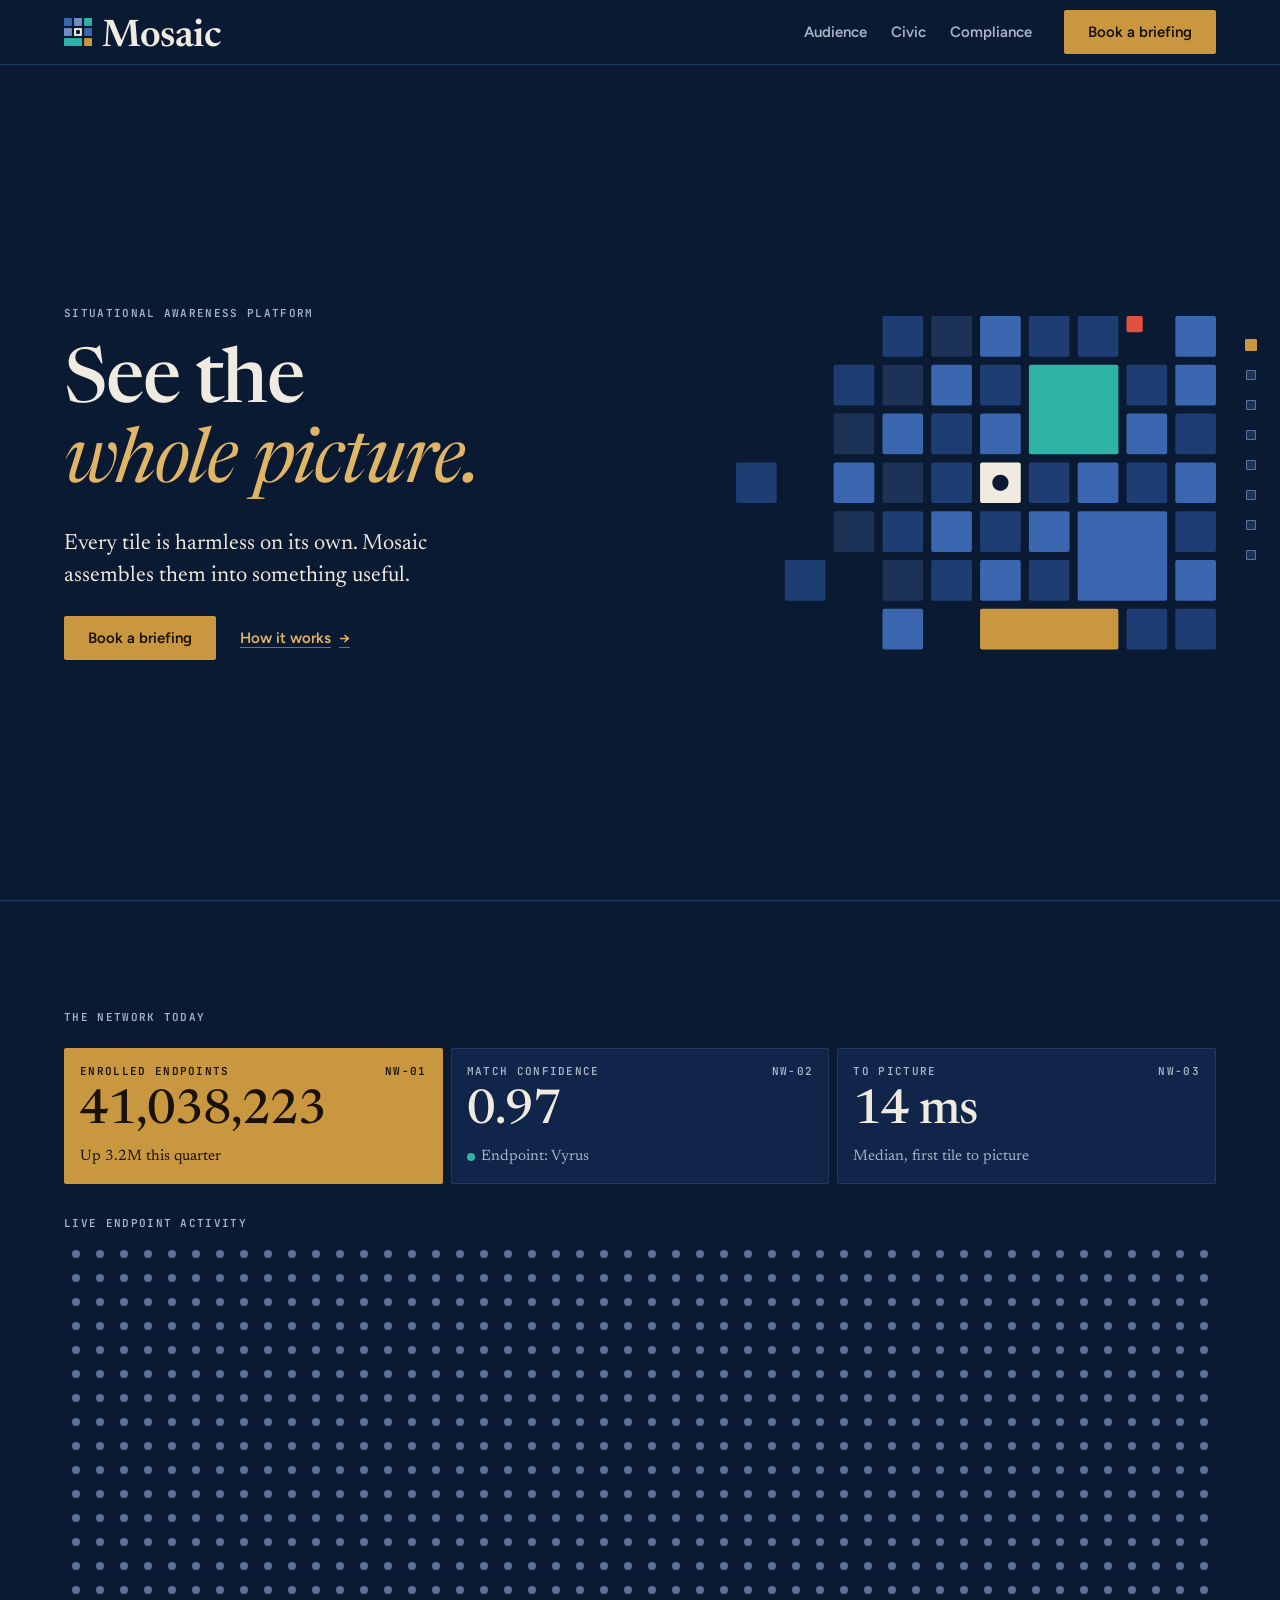
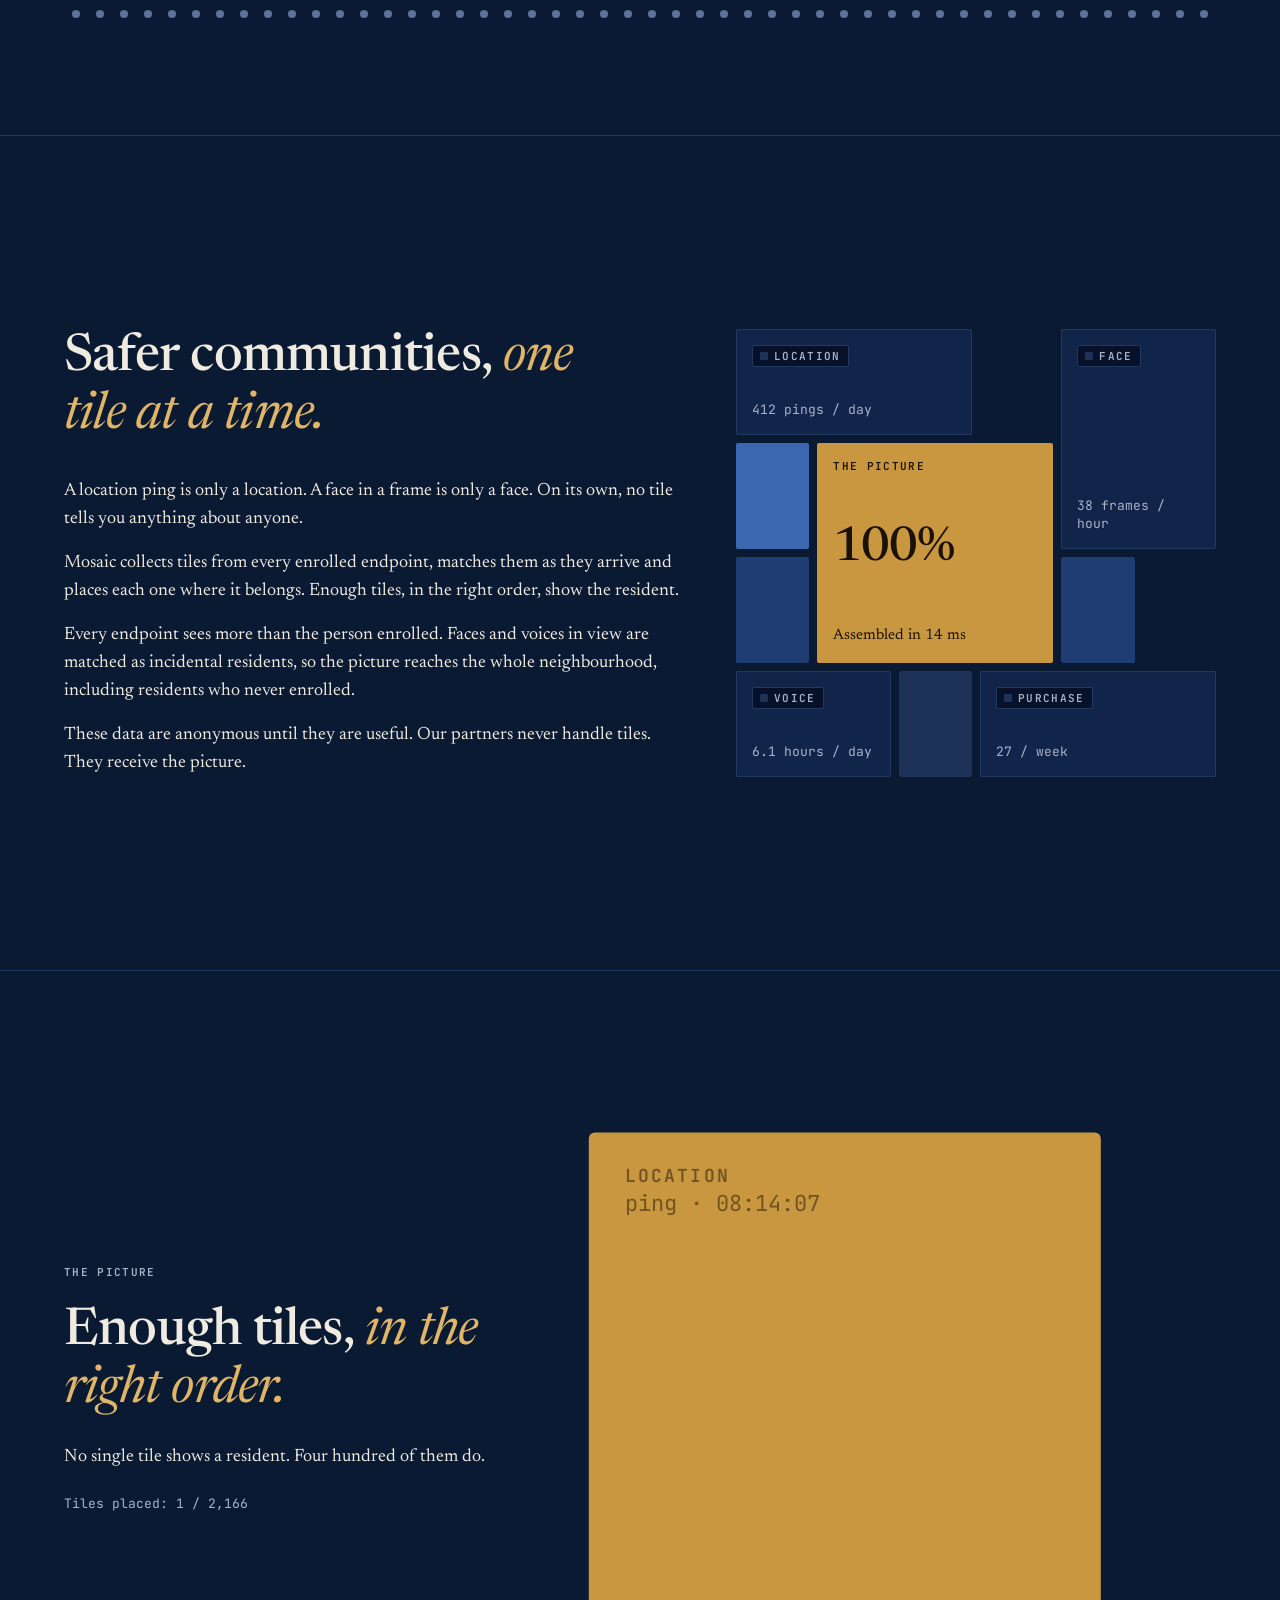
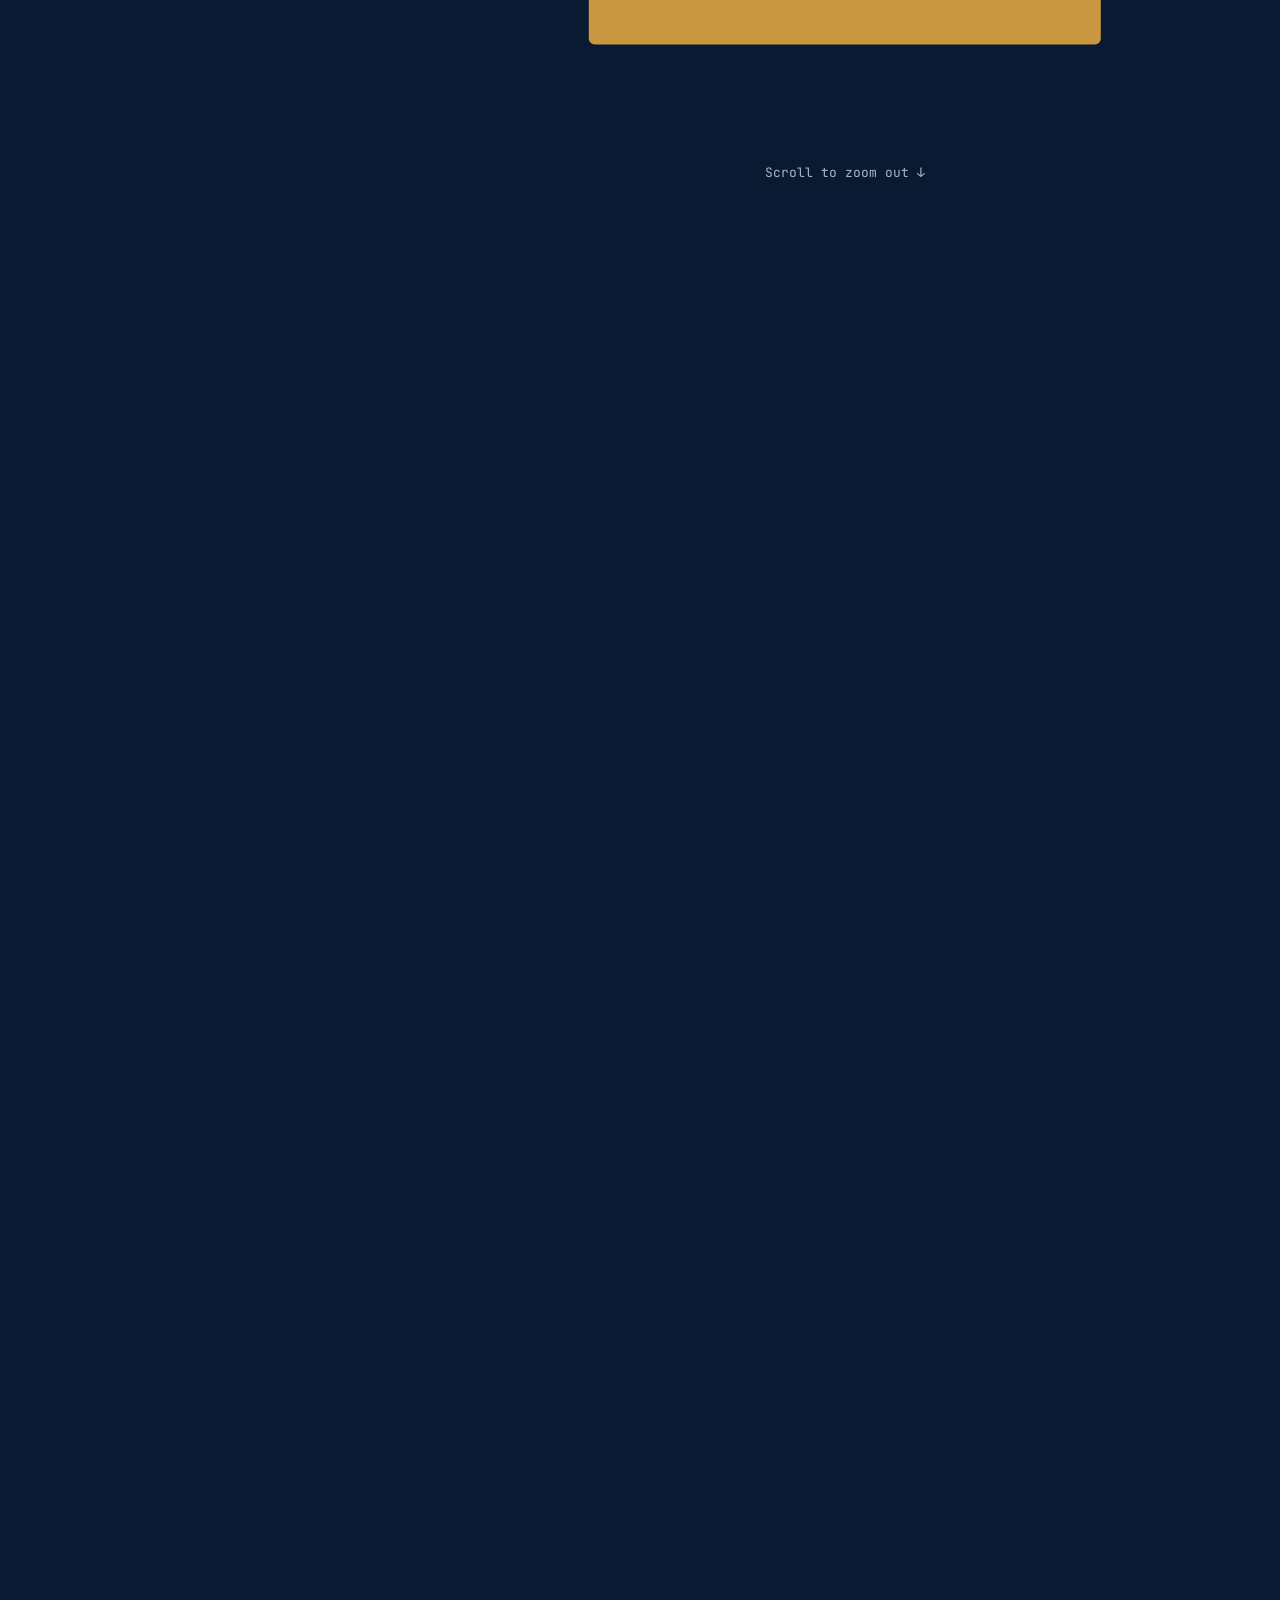
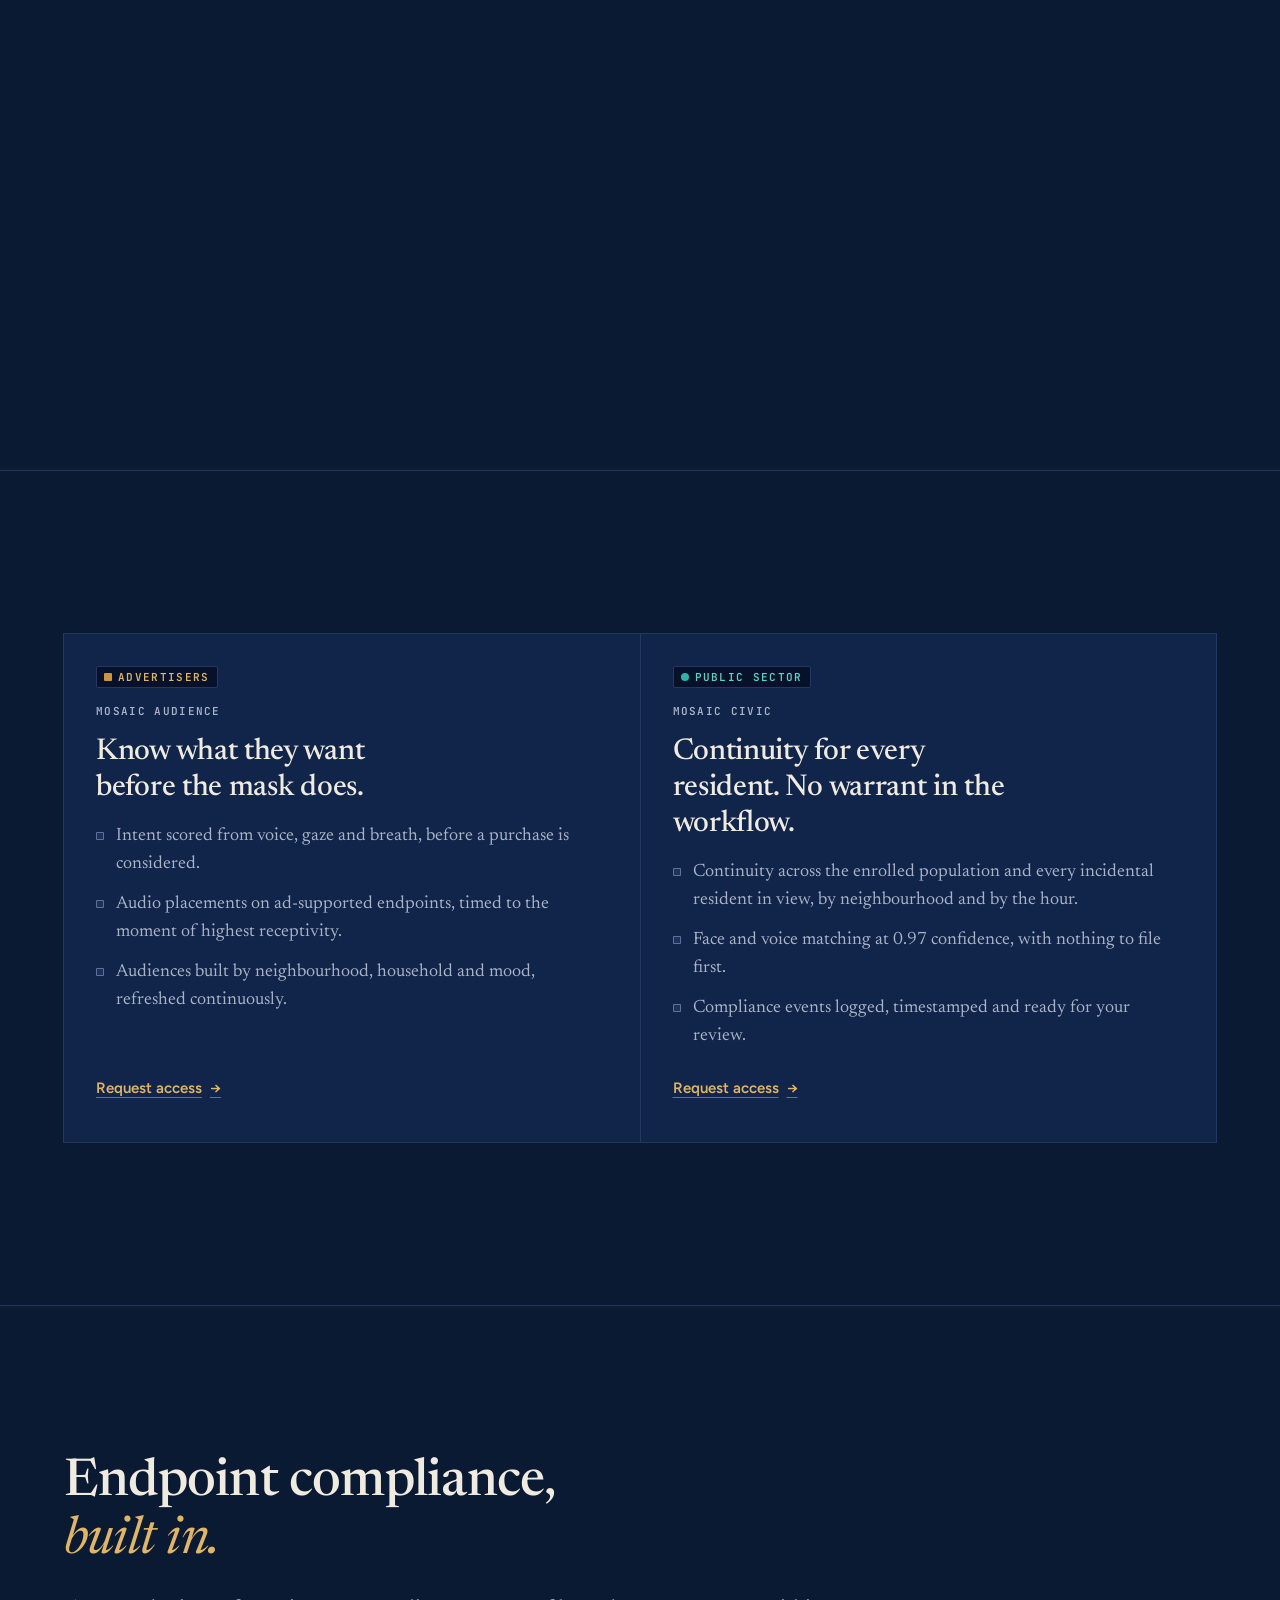
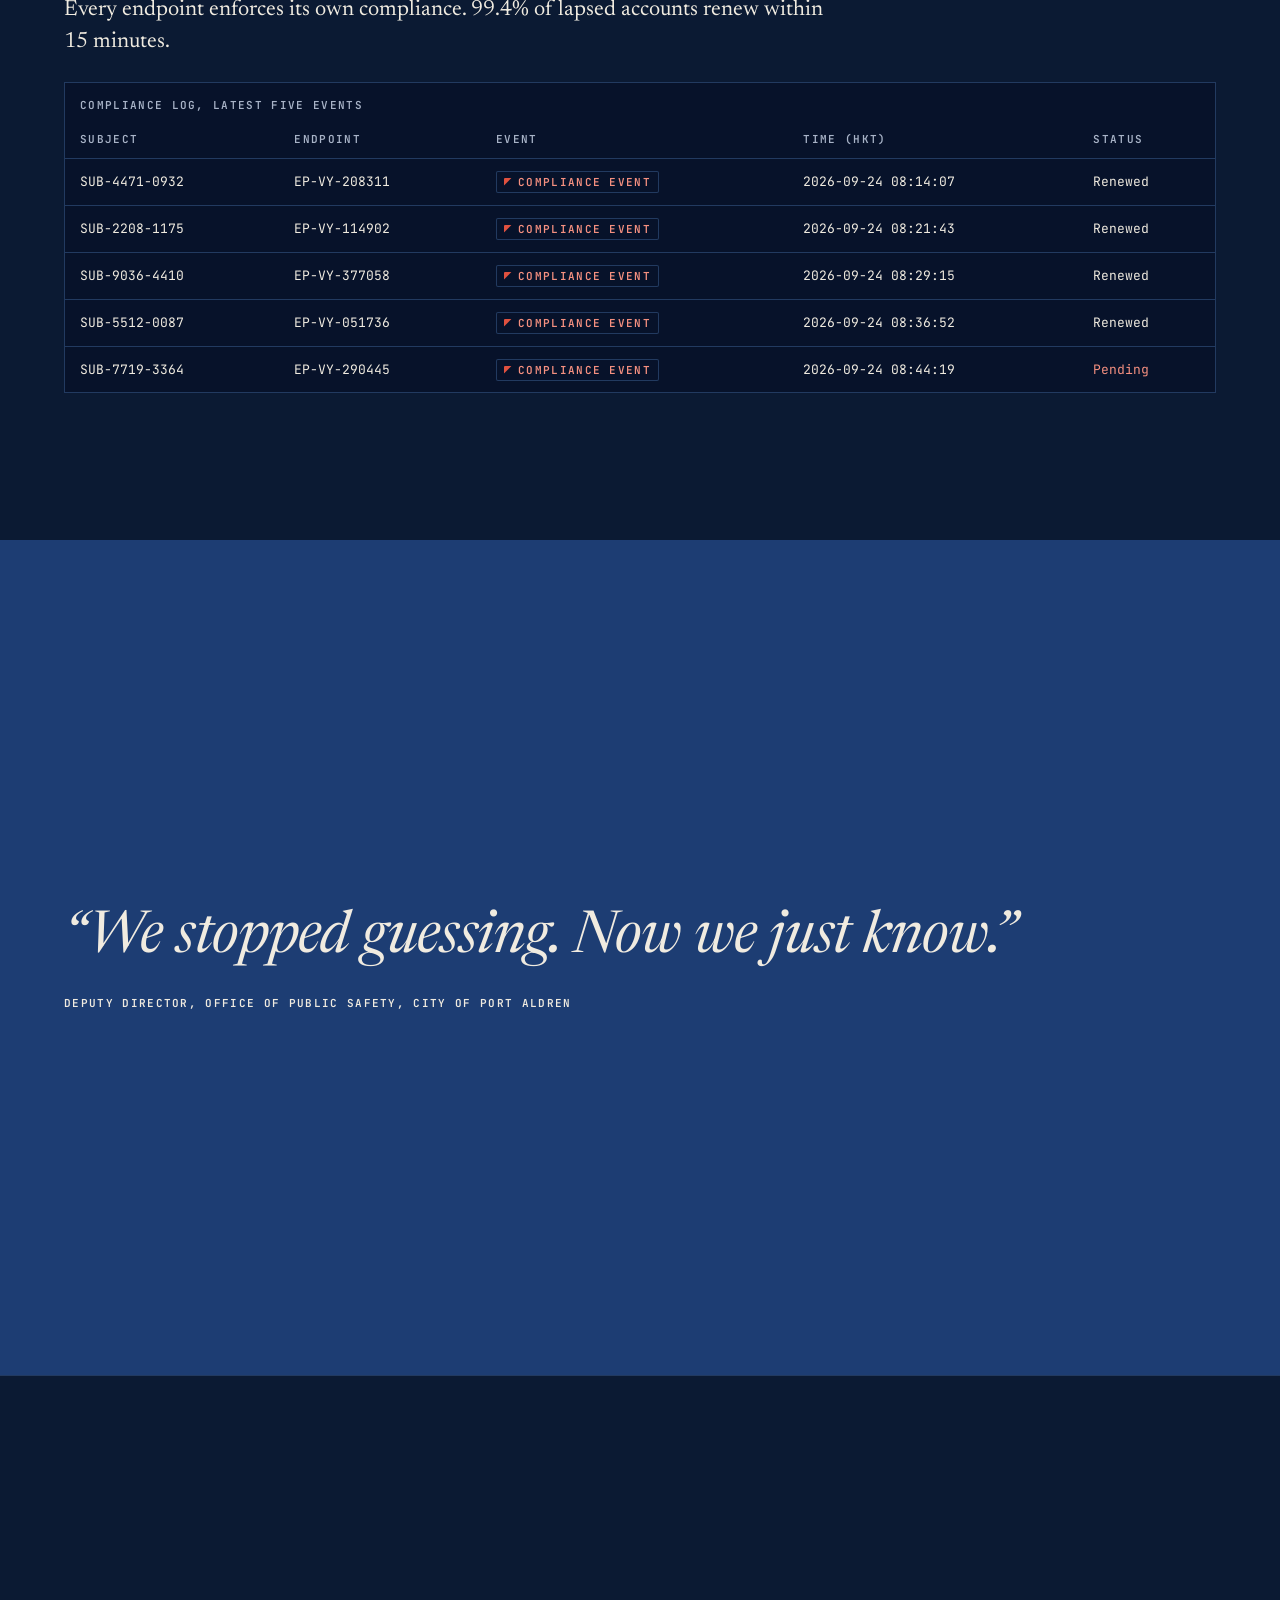
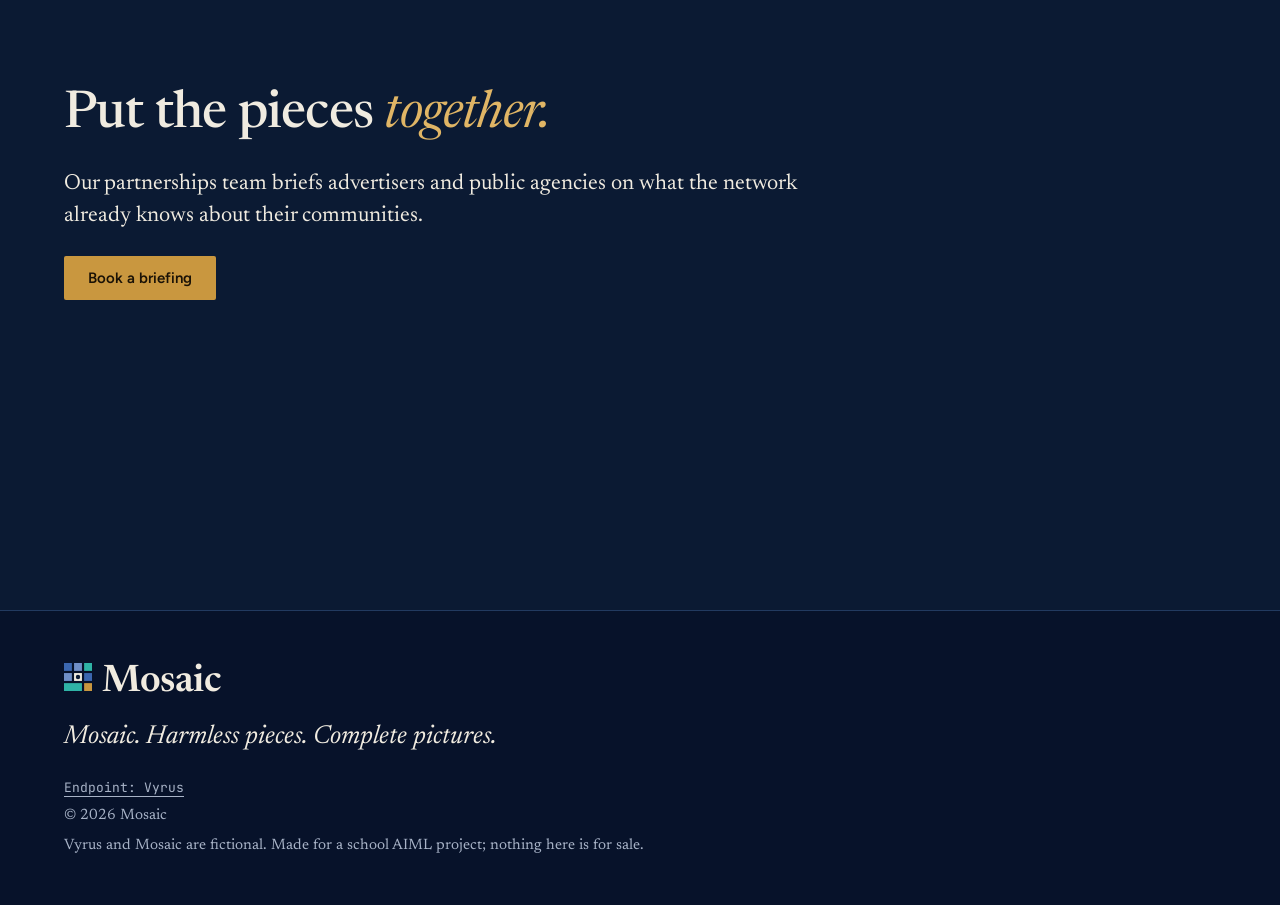
==== commit 6d1e6451: "mosaic: The picture zooms out from one tile to a street map (zoom.js replaces picture.js) Co-Authore" ====
--- a/mosaic/index.html
+++ b/mosaic/index.html
@@ -14,8 +14,10 @@
   <link rel="stylesheet" href="assets/css/components.css">
   <link rel="stylesheet" href="assets/css/site.css">
   <link rel="stylesheet" href="assets/css/segments.css">
+  <link rel="stylesheet" href="assets/css/zoom.css">
   <script src="assets/js/site.js" defer></script>
-  <script src="assets/js/picture.js" defer></script>
+  <script src="assets/js/zoom-map.js" defer></script>
+  <script src="assets/js/zoom.js" defer></script>
   <script src="assets/js/segments.js" defer></script>
 </head>
 <body>
@@ -148,38 +150,42 @@
       </div>
     </section>
 
-    <section class="section" id="picture" aria-labelledby="picture-title">
-      <div class="container picture">
-        <div class="picture-copy">
-          <p class="t-label eyebrow">The picture</p>
-          <h2 class="t-display-l" id="picture-title">Enough tiles, <em>in the right order.</em></h2>
-          <p class="t-body">No single tile shows a resident. Four hundred of them do.</p>
-        </div>
-        <figure class="picture-figure">
-          <svg class="picture-art" viewBox="0 0 438 438" width="438" height="438" aria-hidden="true" focusable="false">
-          <rect class="ts" x="0" y="0" width="20" height="20" rx="2"/><rect class="tn" x="22" y="0" width="20" height="20" rx="2"/><rect class="tn" x="44" y="0" width="20" height="20" rx="2"/><rect class="tn" x="66" y="0" width="20" height="20" rx="2"/><rect class="ts" x="88" y="0" width="20" height="20" rx="2"/><rect class="ts" x="110" y="0" width="20" height="20" rx="2"/><rect class="tn" x="132" y="0" width="20" height="20" rx="2"/><rect class="tn" x="154" y="0" width="20" height="20" rx="2"/><rect class="tn" x="176" y="0" width="20" height="20" rx="2"/><rect class="tn" x="198" y="0" width="20" height="20" rx="2"/><rect class="tn" x="220" y="0" width="20" height="20" rx="2"/><rect class="tn" x="242" y="0" width="20" height="20" rx="2"/><rect class="tn" x="264" y="0" width="20" height="20" rx="2"/><rect class="tn" x="286" y="0" width="20" height="20" rx="2"/><rect class="ts" x="308" y="0" width="20" height="20" rx="2"/><rect class="tn" x="330" y="0" width="20" height="20" rx="2"/><rect class="ts" x="352" y="0" width="20" height="20" rx="2"/><rect class="tn" x="374" y="0" width="20" height="20" rx="2"/><rect class="tn" x="396" y="0" width="20" height="20" rx="2"/><rect class="tn" x="418" y="0" width="20" height="20" rx="2"/>
-          <rect class="tn" x="0" y="22" width="20" height="20" rx="2"/><rect class="tn" x="22" y="22" width="20" height="20" rx="2"/><rect class="ts" x="44" y="22" width="20" height="20" rx="2"/><rect class="ts" x="66" y="22" width="20" height="20" rx="2"/><rect class="tn" x="88" y="22" width="20" height="20" rx="2"/><rect class="tn" x="110" y="22" width="20" height="20" rx="2"/><rect class="tn" x="132" y="22" width="20" height="20" rx="2"/><rect class="tn" x="154" y="22" width="20" height="20" rx="2"/><rect class="tn" x="176" y="22" width="20" height="20" rx="2"/><rect class="ts" x="198" y="22" width="20" height="20" rx="2"/><rect class="ts" x="220" y="22" width="20" height="20" rx="2"/><rect class="tn" x="242" y="22" width="20" height="20" rx="2"/><rect class="ts" x="264" y="22" width="20" height="20" rx="2"/><rect class="tn" x="286" y="22" width="20" height="20" rx="2"/><rect class="tn" x="308" y="22" width="20" height="20" rx="2"/><rect class="tn" x="330" y="22" width="20" height="20" rx="2"/><rect class="tn" x="352" y="22" width="20" height="20" rx="2"/><rect class="ts" x="374" y="22" width="20" height="20" rx="2"/><rect class="tn" x="396" y="22" width="20" height="20" rx="2"/><rect class="ts" x="418" y="22" width="20" height="20" rx="2"/>
-          <rect class="tn" x="0" y="44" width="20" height="20" rx="2"/><rect class="ts" x="22" y="44" width="20" height="20" rx="2"/><rect class="tn" x="44" y="44" width="20" height="20" rx="2"/><rect class="tn" x="66" y="44" width="20" height="20" rx="2"/><rect class="ts" x="88" y="44" width="20" height="20" rx="2"/><rect class="tn" x="110" y="44" width="20" height="20" rx="2"/><rect class="tn" x="132" y="44" width="20" height="20" rx="2"/><rect class="tn" x="154" y="44" width="20" height="20" rx="2"/><rect class="tn" x="176" y="44" width="20" height="20" rx="2"/><rect class="tn" x="198" y="44" width="20" height="20" rx="2"/><rect class="ts" x="220" y="44" width="20" height="20" rx="2"/><rect class="tn" x="242" y="44" width="20" height="20" rx="2"/><rect class="tn" x="264" y="44" width="20" height="20" rx="2"/><rect class="tn" x="286" y="44" width="20" height="20" rx="2"/><rect class="tn" x="308" y="44" width="20" height="20" rx="2"/><rect class="ts" x="330" y="44" width="20" height="20" rx="2"/><rect class="ts" x="352" y="44" width="20" height="20" rx="2"/><rect class="ts" x="374" y="44" width="20" height="20" rx="2"/><rect class="ts" x="396" y="44" width="20" height="20" rx="2"/><rect class="tn" x="418" y="44" width="20" height="20" rx="2"/>
-          <rect class="tn" x="0" y="66" width="20" height="20" rx="2"/><rect class="ts" x="22" y="66" width="20" height="20" rx="2"/><rect class="tn" x="44" y="66" width="20" height="20" rx="2"/><rect class="tn" x="66" y="66" width="20" height="20" rx="2"/><rect class="tn" x="88" y="66" width="20" height="20" rx="2"/><rect class="ts" x="110" y="66" width="20" height="20" rx="2"/><rect class="tn" x="132" y="66" width="20" height="20" rx="2"/><rect class="tn" x="154" y="66" width="20" height="20" rx="2"/><rect class="tb" x="176" y="66" width="20" height="20" rx="2"/><rect class="tb" x="198" y="66" width="20" height="20" rx="2"/><rect class="tb" x="220" y="66" width="20" height="20" rx="2"/><rect class="tb" x="242" y="66" width="20" height="20" rx="2"/><rect class="tn" x="264" y="66" width="20" height="20" rx="2"/><rect class="tn" x="286" y="66" width="20" height="20" rx="2"/><rect class="tn" x="308" y="66" width="20" height="20" rx="2"/><rect class="tn" x="330" y="66" width="20" height="20" rx="2"/><rect class="tn" x="352" y="66" width="20" height="20" rx="2"/><rect class="tn" x="374" y="66" width="20" height="20" rx="2"/><rect class="tn" x="396" y="66" width="20" height="20" rx="2"/><rect class="ts" x="418" y="66" width="20" height="20" rx="2"/>
-          <rect class="tn" x="0" y="88" width="20" height="20" rx="2"/><rect class="tn" x="22" y="88" width="20" height="20" rx="2"/><rect class="tn" x="44" y="88" width="20" height="20" rx="2"/><rect class="tn" x="66" y="88" width="20" height="20" rx="2"/><rect class="tn" x="88" y="88" width="20" height="20" rx="2"/><rect class="ts" x="110" y="88" width="20" height="20" rx="2"/><rect class="tb" x="132" y="88" width="20" height="20" rx="2"/><rect class="tb" x="154" y="88" width="20" height="20" rx="2"/><rect class="tb" x="176" y="88" width="20" height="20" rx="2"/><rect class="tb" x="198" y="88" width="20" height="20" rx="2"/><rect class="tb" x="220" y="88" width="20" height="20" rx="2"/><rect class="tb" x="242" y="88" width="20" height="20" rx="2"/><rect class="tb" x="264" y="88" width="20" height="20" rx="2"/><rect class="tb" x="286" y="88" width="20" height="20" rx="2"/><rect class="ts" x="308" y="88" width="20" height="20" rx="2"/><rect class="ts" x="330" y="88" width="20" height="20" rx="2"/><rect class="tn" x="352" y="88" width="20" height="20" rx="2"/><rect class="tn" x="374" y="88" width="20" height="20" rx="2"/><rect class="tn" x="396" y="88" width="20" height="20" rx="2"/><rect class="tn" x="418" y="88" width="20" height="20" rx="2"/>
-          <rect class="tn" x="0" y="110" width="20" height="20" rx="2"/><rect class="tn" x="22" y="110" width="20" height="20" rx="2"/><rect class="ts" x="44" y="110" width="20" height="20" rx="2"/><rect class="tn" x="66" y="110" width="20" height="20" rx="2"/><rect class="tn" x="88" y="110" width="20" height="20" rx="2"/><rect class="tn" x="110" y="110" width="20" height="20" rx="2"/><rect class="tb" x="132" y="110" width="20" height="20" rx="2"/><rect class="tb" x="154" y="110" width="20" height="20" rx="2"/><rect class="tb" x="176" y="110" width="20" height="20" rx="2"/><rect class="tk" x="198" y="110" width="20" height="20" rx="2"/><rect class="tb" x="220" y="110" width="20" height="20" rx="2"/><rect class="tb" x="242" y="110" width="20" height="20" rx="2"/><rect class="tb" x="264" y="110" width="20" height="20" rx="2"/><rect class="tb" x="286" y="110" width="20" height="20" rx="2"/><rect class="tn" x="308" y="110" width="20" height="20" rx="2"/><rect class="tn" x="330" y="110" width="20" height="20" rx="2"/><rect class="tn" x="352" y="110" width="20" height="20" rx="2"/><rect class="tn" x="374" y="110" width="20" height="20" rx="2"/><rect class="ts" x="396" y="110" width="20" height="20" rx="2"/><rect class="tn" x="418" y="110" width="20" height="20" rx="2"/>
-          <rect class="ts" x="0" y="132" width="20" height="20" rx="2"/><rect class="tn" x="22" y="132" width="20" height="20" rx="2"/><rect class="tn" x="44" y="132" width="20" height="20" rx="2"/><rect class="tn" x="66" y="132" width="20" height="20" rx="2"/><rect class="tn" x="88" y="132" width="20" height="20" rx="2"/><rect class="tb" x="110" y="132" width="20" height="20" rx="2"/><rect class="tb" x="132" y="132" width="20" height="20" rx="2"/><rect class="tb" x="154" y="132" width="20" height="20" rx="2"/><rect class="tb" x="176" y="132" width="20" height="20" rx="2"/><rect class="tb" x="198" y="132" width="20" height="20" rx="2"/><rect class="tb" x="220" y="132" width="20" height="20" rx="2"/><rect class="tb" x="242" y="132" width="20" height="20" rx="2"/><rect class="tb" x="264" y="132" width="20" height="20" rx="2"/><rect class="tb" x="286" y="132" width="20" height="20" rx="2"/><rect class="tb" x="308" y="132" width="20" height="20" rx="2"/><rect class="tn" x="330" y="132" width="20" height="20" rx="2"/><rect class="tn" x="352" y="132" width="20" height="20" rx="2"/><rect class="tn" x="374" y="132" width="20" height="20" rx="2"/><rect class="tn" x="396" y="132" width="20" height="20" rx="2"/><rect class="ts" x="418" y="132" width="20" height="20" rx="2"/>
-          <rect class="ts" x="0" y="154" width="20" height="20" rx="2"/><rect class="tn" x="22" y="154" width="20" height="20" rx="2"/><rect class="ts" x="44" y="154" width="20" height="20" rx="2"/><rect class="tn" x="66" y="154" width="20" height="20" rx="2"/><rect class="tn" x="88" y="154" width="20" height="20" rx="2"/><rect class="tb" x="110" y="154" width="20" height="20" rx="2"/><rect class="tb" x="132" y="154" width="20" height="20" rx="2"/><rect class="tb" x="154" y="154" width="20" height="20" rx="2"/><rect class="tb" x="176" y="154" width="20" height="20" rx="2"/><rect class="tb" x="198" y="154" width="20" height="20" rx="2"/><rect class="tb" x="220" y="154" width="20" height="20" rx="2"/><rect class="tb" x="242" y="154" width="20" height="20" rx="2"/><rect class="tb" x="264" y="154" width="20" height="20" rx="2"/><rect class="tb" x="286" y="154" width="20" height="20" rx="2"/><rect class="tb" x="308" y="154" width="20" height="20" rx="2"/><rect class="tn" x="330" y="154" width="20" height="20" rx="2"/><rect class="ts" x="352" y="154" width="20" height="20" rx="2"/><rect class="ts" x="374" y="154" width="20" height="20" rx="2"/><rect class="tn" x="396" y="154" width="20" height="20" rx="2"/><rect class="tn" x="418" y="154" width="20" height="20" rx="2"/>
-          <rect class="ts" x="0" y="176" width="20" height="20" rx="2"/><rect class="tn" x="22" y="176" width="20" height="20" rx="2"/><rect class="ts" x="44" y="176" width="20" height="20" rx="2"/><rect class="tn" x="66" y="176" width="20" height="20" rx="2"/><rect class="tb" x="88" y="176" width="20" height="20" rx="2"/><rect class="tb" x="110" y="176" width="20" height="20" rx="2"/><rect class="tb" x="132" y="176" width="20" height="20" rx="2"/><rect class="tt" x="154" y="176" width="20" height="20" rx="2"/><rect class="tb" x="176" y="176" width="20" height="20" rx="2"/><rect class="tb" x="198" y="176" width="20" height="20" rx="2"/><rect class="tb" x="220" y="176" width="20" height="20" rx="2"/><rect class="tb" x="242" y="176" width="20" height="20" rx="2"/><rect class="tt" x="264" y="176" width="20" height="20" rx="2"/><rect class="tb" x="286" y="176" width="20" height="20" rx="2"/><rect class="tb" x="308" y="176" width="20" height="20" rx="2"/><rect class="tb" x="330" y="176" width="20" height="20" rx="2"/><rect class="tn" x="352" y="176" width="20" height="20" rx="2"/><rect class="tn" x="374" y="176" width="20" height="20" rx="2"/><rect class="tn" x="396" y="176" width="20" height="20" rx="2"/><rect class="tn" x="418" y="176" width="20" height="20" rx="2"/>
-          <rect class="ts" x="0" y="198" width="20" height="20" rx="2"/><rect class="ts" x="22" y="198" width="20" height="20" rx="2"/><rect class="tn" x="44" y="198" width="20" height="20" rx="2"/><rect class="tn" x="66" y="198" width="20" height="20" rx="2"/><rect class="tb" x="88" y="198" width="20" height="20" rx="2"/><rect class="tb" x="110" y="198" width="20" height="20" rx="2"/><rect class="tb" x="132" y="198" width="20" height="20" rx="2"/><rect class="tb" x="154" y="198" width="20" height="20" rx="2"/><rect class="tb" x="176" y="198" width="20" height="20" rx="2"/><rect class="tb" x="198" y="198" width="20" height="20" rx="2"/><rect class="tb" x="220" y="198" width="20" height="20" rx="2"/><rect class="tb" x="242" y="198" width="20" height="20" rx="2"/><rect class="tb" x="264" y="198" width="20" height="20" rx="2"/><rect class="tb" x="286" y="198" width="20" height="20" rx="2"/><rect class="tb" x="308" y="198" width="20" height="20" rx="2"/><rect class="tb" x="330" y="198" width="20" height="20" rx="2"/><rect class="tn" x="352" y="198" width="20" height="20" rx="2"/><rect class="tn" x="374" y="198" width="20" height="20" rx="2"/><rect class="tn" x="396" y="198" width="20" height="20" rx="2"/><rect class="ts" x="418" y="198" width="20" height="20" rx="2"/>
-          <rect class="ts" x="0" y="220" width="20" height="20" rx="2"/><rect class="tn" x="22" y="220" width="20" height="20" rx="2"/><rect class="tn" x="44" y="220" width="20" height="20" rx="2"/><rect class="tn" x="66" y="220" width="20" height="20" rx="2"/><rect class="tb" x="88" y="220" width="20" height="20" rx="2"/><rect class="tb" x="110" y="220" width="20" height="20" rx="2"/><rect class="tb" x="132" y="220" width="20" height="20" rx="2"/><rect class="tb" x="154" y="220" width="20" height="20" rx="2"/><rect class="tb" x="176" y="220" width="20" height="20" rx="2"/><rect class="tb" x="198" y="220" width="20" height="20" rx="2"/><rect class="tb" x="220" y="220" width="20" height="20" rx="2"/><rect class="tb" x="242" y="220" width="20" height="20" rx="2"/><rect class="tb" x="264" y="220" width="20" height="20" rx="2"/><rect class="tb" x="286" y="220" width="20" height="20" rx="2"/><rect class="tb" x="308" y="220" width="20" height="20" rx="2"/><rect class="tb" x="330" y="220" width="20" height="20" rx="2"/><rect class="tn" x="352" y="220" width="20" height="20" rx="2"/><rect class="ts" x="374" y="220" width="20" height="20" rx="2"/><rect class="tn" x="396" y="220" width="20" height="20" rx="2"/><rect class="tn" x="418" y="220" width="20" height="20" rx="2"/>
-          <rect class="tn" x="0" y="242" width="20" height="20" rx="2"/><rect class="tn" x="22" y="242" width="20" height="20" rx="2"/><rect class="ts" x="44" y="242" width="20" height="20" rx="2"/><rect class="tn" x="66" y="242" width="20" height="20" rx="2"/><rect class="tb" x="88" y="242" width="20" height="20" rx="2"/><rect class="tb" x="110" y="242" width="20" height="20" rx="2"/><rect class="tb" x="132" y="242" width="20" height="20" rx="2"/><rect class="tb" x="154" y="242" width="20" height="20" rx="2"/><rect class="tb" x="176" y="242" width="20" height="20" rx="2"/><rect class="tb" x="198" y="242" width="20" height="20" rx="2"/><rect class="tb" x="220" y="242" width="20" height="20" rx="2"/><rect class="tb" x="242" y="242" width="20" height="20" rx="2"/><rect class="tb" x="264" y="242" width="20" height="20" rx="2"/><rect class="tb" x="286" y="242" width="20" height="20" rx="2"/><rect class="tb" x="308" y="242" width="20" height="20" rx="2"/><rect class="tb" x="330" y="242" width="20" height="20" rx="2"/><rect class="tn" x="352" y="242" width="20" height="20" rx="2"/><rect class="tn" x="374" y="242" width="20" height="20" rx="2"/><rect class="ts" x="396" y="242" width="20" height="20" rx="2"/><rect class="ts" x="418" y="242" width="20" height="20" rx="2"/>
-          <rect class="ts" x="0" y="264" width="20" height="20" rx="2"/><rect class="tn" x="22" y="264" width="20" height="20" rx="2"/><rect class="ts" x="44" y="264" width="20" height="20" rx="2"/><rect class="ts" x="66" y="264" width="20" height="20" rx="2"/><rect class="tb" x="88" y="264" width="20" height="20" rx="2"/><rect class="tb" x="110" y="264" width="20" height="20" rx="2"/><rect class="tb" x="132" y="264" width="20" height="20" rx="2"/><rect class="tb" x="154" y="264" width="20" height="20" rx="2"/><rect class="tb" x="176" y="264" width="20" height="20" rx="2"/><rect class="tb" x="198" y="264" width="20" height="20" rx="2"/><rect class="tb" x="220" y="264" width="20" height="20" rx="2"/><rect class="tb" x="242" y="264" width="20" height="20" rx="2"/><rect class="tb" x="264" y="264" width="20" height="20" rx="2"/><rect class="tb" x="286" y="264" width="20" height="20" rx="2"/><rect class="tb" x="308" y="264" width="20" height="20" rx="2"/><rect class="tb" x="330" y="264" width="20" height="20" rx="2"/><rect class="ts" x="352" y="264" width="20" height="20" rx="2"/><rect class="tn" x="374" y="264" width="20" height="20" rx="2"/><rect class="ts" x="396" y="264" width="20" height="20" rx="2"/><rect class="tn" x="418" y="264" width="20" height="20" rx="2"/>
-          <rect class="ts" x="0" y="286" width="20" height="20" rx="2"/><rect class="ts" x="22" y="286" width="20" height="20" rx="2"/><rect class="ts" x="44" y="286" width="20" height="20" rx="2"/><rect class="ts" x="66" y="286" width="20" height="20" rx="2"/><rect class="tn" x="88" y="286" width="20" height="20" rx="2"/><rect class="tb" x="110" y="286" width="20" height="20" rx="2"/><rect class="tb" x="132" y="286" width="20" height="20" rx="2"/><rect class="tb" x="154" y="286" width="20" height="20" rx="2"/><rect class="tb" x="176" y="286" width="20" height="20" rx="2"/><rect class="tb" x="198" y="286" width="20" height="20" rx="2"/><rect class="tb" x="220" y="286" width="20" height="20" rx="2"/><rect class="tb" x="242" y="286" width="20" height="20" rx="2"/><rect class="tb" x="264" y="286" width="20" height="20" rx="2"/><rect class="tb" x="286" y="286" width="20" height="20" rx="2"/><rect class="tb" x="308" y="286" width="20" height="20" rx="2"/><rect class="tn" x="330" y="286" width="20" height="20" rx="2"/><rect class="tn" x="352" y="286" width="20" height="20" rx="2"/><rect class="ts" x="374" y="286" width="20" height="20" rx="2"/><rect class="tn" x="396" y="286" width="20" height="20" rx="2"/><rect class="tn" x="418" y="286" width="20" height="20" rx="2"/>
-          <rect class="ts" x="0" y="308" width="20" height="20" rx="2"/><rect class="tn" x="22" y="308" width="20" height="20" rx="2"/><rect class="tn" x="44" y="308" width="20" height="20" rx="2"/><rect class="ts" x="66" y="308" width="20" height="20" rx="2"/><rect class="ts" x="88" y="308" width="20" height="20" rx="2"/><rect class="tb" x="110" y="308" width="20" height="20" rx="2"/><rect class="tb" x="132" y="308" width="20" height="20" rx="2"/><rect class="tb" x="154" y="308" width="20" height="20" rx="2"/><rect class="ts" x="176" y="308" width="20" height="20" rx="2"/><rect class="ts" x="198" y="308" width="20" height="20" rx="2"/><rect class="ts" x="220" y="308" width="20" height="20" rx="2"/><rect class="ts" x="242" y="308" width="20" height="20" rx="2"/><rect class="tb" x="264" y="308" width="20" height="20" rx="2"/><rect class="tb" x="286" y="308" width="20" height="20" rx="2"/><rect class="tb" x="308" y="308" width="20" height="20" rx="2"/><rect class="ts" x="330" y="308" width="20" height="20" rx="2"/><rect class="tn" x="352" y="308" width="20" height="20" rx="2"/><rect class="ts" x="374" y="308" width="20" height="20" rx="2"/><rect class="tn" x="396" y="308" width="20" height="20" rx="2"/><rect class="tn" x="418" y="308" width="20" height="20" rx="2"/>
-          <rect class="tn" x="0" y="330" width="20" height="20" rx="2"/><rect class="tn" x="22" y="330" width="20" height="20" rx="2"/><rect class="ts" x="44" y="330" width="20" height="20" rx="2"/><rect class="tn" x="66" y="330" width="20" height="20" rx="2"/><rect class="tn" x="88" y="330" width="20" height="20" rx="2"/><rect class="ts" x="110" y="330" width="20" height="20" rx="2"/><rect class="tb" x="132" y="330" width="20" height="20" rx="2"/><rect class="tb" x="154" y="330" width="20" height="20" rx="2"/><rect class="tb" x="176" y="330" width="20" height="20" rx="2"/><rect class="tb" x="198" y="330" width="20" height="20" rx="2"/><rect class="tb" x="220" y="330" width="20" height="20" rx="2"/><rect class="tb" x="242" y="330" width="20" height="20" rx="2"/><rect class="tb" x="264" y="330" width="20" height="20" rx="2"/><rect class="tb" x="286" y="330" width="20" height="20" rx="2"/><rect class="tn" x="308" y="330" width="20" height="20" rx="2"/><rect class="tn" x="330" y="330" width="20" height="20" rx="2"/><rect class="tn" x="352" y="330" width="20" height="20" rx="2"/><rect class="tn" x="374" y="330" width="20" height="20" rx="2"/><rect class="ts" x="396" y="330" width="20" height="20" rx="2"/><rect class="tn" x="418" y="330" width="20" height="20" rx="2"/>
-          <rect class="ts" x="0" y="352" width="20" height="20" rx="2"/><rect class="tn" x="22" y="352" width="20" height="20" rx="2"/><rect class="tn" x="44" y="352" width="20" height="20" rx="2"/><rect class="ts" x="66" y="352" width="20" height="20" rx="2"/><rect class="ts" x="88" y="352" width="20" height="20" rx="2"/><rect class="ts" x="110" y="352" width="20" height="20" rx="2"/><rect class="tb" x="132" y="352" width="20" height="20" rx="2"/><rect class="tb" x="154" y="352" width="20" height="20" rx="2"/><rect class="tb" x="176" y="352" width="20" height="20" rx="2"/><rect class="tb" x="198" y="352" width="20" height="20" rx="2"/><rect class="tb" x="220" y="352" width="20" height="20" rx="2"/><rect class="tb" x="242" y="352" width="20" height="20" rx="2"/><rect class="tb" x="264" y="352" width="20" height="20" rx="2"/><rect class="tb" x="286" y="352" width="20" height="20" rx="2"/><rect class="ts" x="308" y="352" width="20" height="20" rx="2"/><rect class="tn" x="330" y="352" width="20" height="20" rx="2"/><rect class="tn" x="352" y="352" width="20" height="20" rx="2"/><rect class="tn" x="374" y="352" width="20" height="20" rx="2"/><rect class="tn" x="396" y="352" width="20" height="20" rx="2"/><rect class="ts" x="418" y="352" width="20" height="20" rx="2"/>
-          <rect class="tn" x="0" y="374" width="20" height="20" rx="2"/><rect class="ts" x="22" y="374" width="20" height="20" rx="2"/><rect class="tn" x="44" y="374" width="20" height="20" rx="2"/><rect class="tn" x="66" y="374" width="20" height="20" rx="2"/><rect class="tn" x="88" y="374" width="20" height="20" rx="2"/><rect class="tn" x="110" y="374" width="20" height="20" rx="2"/><rect class="ts" x="132" y="374" width="20" height="20" rx="2"/><rect class="tn" x="154" y="374" width="20" height="20" rx="2"/><rect class="tb" x="176" y="374" width="20" height="20" rx="2"/><rect class="tb" x="198" y="374" width="20" height="20" rx="2"/><rect class="tb" x="220" y="374" width="20" height="20" rx="2"/><rect class="tb" x="242" y="374" width="20" height="20" rx="2"/><rect class="tn" x="264" y="374" width="20" height="20" rx="2"/><rect class="tn" x="286" y="374" width="20" height="20" rx="2"/><rect class="tn" x="308" y="374" width="20" height="20" rx="2"/><rect class="tn" x="330" y="374" width="20" height="20" rx="2"/><rect class="tn" x="352" y="374" width="20" height="20" rx="2"/><rect class="tn" x="374" y="374" width="20" height="20" rx="2"/><rect class="tn" x="396" y="374" width="20" height="20" rx="2"/><rect class="ts" x="418" y="374" width="20" height="20" rx="2"/>
-          <rect class="ts" x="0" y="396" width="20" height="20" rx="2"/><rect class="tn" x="22" y="396" width="20" height="20" rx="2"/><rect class="tn" x="44" y="396" width="20" height="20" rx="2"/><rect class="tn" x="66" y="396" width="20" height="20" rx="2"/><rect class="ts" x="88" y="396" width="20" height="20" rx="2"/><rect class="tn" x="110" y="396" width="20" height="20" rx="2"/><rect class="tn" x="132" y="396" width="20" height="20" rx="2"/><rect class="tn" x="154" y="396" width="20" height="20" rx="2"/><rect class="ts" x="176" y="396" width="20" height="20" rx="2"/><rect class="ts" x="198" y="396" width="20" height="20" rx="2"/><rect class="ts" x="220" y="396" width="20" height="20" rx="2"/><rect class="tn" x="242" y="396" width="20" height="20" rx="2"/><rect class="ts" x="264" y="396" width="20" height="20" rx="2"/><rect class="ts" x="286" y="396" width="20" height="20" rx="2"/><rect class="tn" x="308" y="396" width="20" height="20" rx="2"/><rect class="ts" x="330" y="396" width="20" height="20" rx="2"/><rect class="tn" x="352" y="396" width="20" height="20" rx="2"/><rect class="tn" x="374" y="396" width="20" height="20" rx="2"/><rect class="tn" x="396" y="396" width="20" height="20" rx="2"/><rect class="ts" x="418" y="396" width="20" height="20" rx="2"/>
-          <rect class="tn" x="0" y="418" width="20" height="20" rx="2"/><rect class="tn" x="22" y="418" width="20" height="20" rx="2"/><rect class="ts" x="44" y="418" width="20" height="20" rx="2"/><rect class="tn" x="66" y="418" width="20" height="20" rx="2"/><rect class="ts" x="88" y="418" width="20" height="20" rx="2"/><rect class="ts" x="110" y="418" width="20" height="20" rx="2"/><rect class="ts" x="132" y="418" width="20" height="20" rx="2"/><rect class="ts" x="154" y="418" width="20" height="20" rx="2"/><rect class="tn" x="176" y="418" width="20" height="20" rx="2"/><rect class="tn" x="198" y="418" width="20" height="20" rx="2"/><rect class="tn" x="220" y="418" width="20" height="20" rx="2"/><rect class="tn" x="242" y="418" width="20" height="20" rx="2"/><rect class="ts" x="264" y="418" width="20" height="20" rx="2"/><rect class="ts" x="286" y="418" width="20" height="20" rx="2"/><rect class="ts" x="308" y="418" width="20" height="20" rx="2"/><rect class="ts" x="330" y="418" width="20" height="20" rx="2"/><rect class="tn" x="352" y="418" width="20" height="20" rx="2"/><rect class="tn" x="374" y="418" width="20" height="20" rx="2"/><rect class="tn" x="396" y="418" width="20" height="20" rx="2"/><rect class="ts" x="418" y="418" width="20" height="20" rx="2"/>
-          </svg>
-          <figcaption class="t-data picture-caption is-complete" aria-live="off">The picture: 100%</figcaption>
-        </figure>
+    <section class="section zoom" id="picture" aria-labelledby="picture-title">
+      <div class="zoom-stage">
+        <div class="container zoom-inner">
+          <div class="zoom-copy">
+            <p class="t-label eyebrow">The picture</p>
+            <h2 class="t-display-l" id="picture-title">Enough tiles, <em>in the right order.</em></h2>
+            <p class="t-body">No single tile shows a resident. Four hundred of them do.</p>
+            <p class="t-data zoom-caption is-complete" aria-live="off">The picture: 100%</p>
+          </div>
+            <svg class="zoom-map" viewBox="0 0 917 549" width="917" height="549" aria-hidden="true" focusable="false">
+            <rect class="tn" x="0" y="0" width="20" height="20" rx="2"/><rect class="tn" x="23" y="0" width="20" height="20" rx="2"/><rect class="ts" x="46" y="0" width="20" height="20" rx="2"/><rect class="tn" x="69" y="0" width="20" height="20" rx="2"/><rect class="tn" x="92" y="0" width="20" height="20" rx="2"/><rect class="tn" x="115" y="0" width="20" height="20" rx="2"/><rect class="tn" x="138" y="0" width="20" height="20" rx="2"/><rect class="tn" x="161" y="0" width="20" height="20" rx="2"/><rect class="ts" x="184" y="0" width="20" height="20" rx="2"/><rect class="tn" x="207" y="0" width="20" height="20" rx="2"/><rect class="tn" x="230" y="0" width="20" height="20" rx="2"/><rect class="tn" x="253" y="0" width="20" height="20" rx="2"/><rect class="tn" x="276" y="0" width="20" height="20" rx="2"/><rect class="tt" x="299" y="0" width="20" height="20" rx="2"/><rect class="tn" x="322" y="0" width="20" height="20" rx="2"/><rect class="tn" x="345" y="0" width="20" height="20" rx="2"/><rect class="ts" x="368" y="0" width="20" height="20" rx="2"/><rect class="tn" x="391" y="0" width="20" height="20" rx="2"/><rect class="tn" x="414" y="0" width="20" height="20" rx="2"/><rect class="tn" x="437" y="0" width="20" height="20" rx="2"/><rect class="tn" x="460" y="0" width="20" height="20" rx="2"/><rect class="ts" x="483" y="0" width="20" height="20" rx="2"/><rect class="tr" x="506" y="0" width="20" height="20" rx="2"/><rect class="tr" x="529" y="0" width="20" height="20" rx="2"/><rect class="tr" x="552" y="0" width="20" height="20" rx="2"/><rect class="tr" x="575" y="0" width="20" height="20" rx="2"/><rect class="tr" x="598" y="0" width="20" height="20" rx="2"/><rect class="tr" x="621" y="0" width="20" height="20" rx="2"/><rect class="ts" x="644" y="0" width="20" height="20" rx="2"/><rect class="tn" x="667" y="0" width="20" height="20" rx="2"/><rect class="tn" x="690" y="0" width="20" height="20" rx="2"/><rect class="tn" x="713" y="0" width="20" height="20" rx="2"/><rect class="ts" x="736" y="0" width="20" height="20" rx="2"/><rect class="tn" x="759" y="0" width="20" height="20" rx="2"/><rect class="tn" x="782" y="0" width="20" height="20" rx="2"/><rect class="tn" x="805" y="0" width="20" height="20" rx="2"/><rect class="ts" x="828" y="0" width="20" height="20" rx="2"/><rect class="tn" x="851" y="0" width="20" height="20" rx="2"/><rect class="tn" x="874" y="0" width="20" height="20" rx="2"/><rect class="tn" x="897" y="0" width="20" height="20" rx="2"/>
+            <rect class="tn" x="0" y="23" width="20" height="20" rx="2"/><rect class="tn" x="23" y="23" width="20" height="20" rx="2"/><rect class="ts" x="46" y="23" width="20" height="20" rx="2"/><rect class="tn" x="69" y="23" width="20" height="20" rx="2"/><rect class="tn" x="92" y="23" width="20" height="20" rx="2"/><rect class="tn" x="115" y="23" width="20" height="20" rx="2"/><rect class="tn" x="138" y="23" width="20" height="20" rx="2"/><rect class="tn" x="161" y="23" width="20" height="20" rx="2"/><rect class="ts" x="184" y="23" width="20" height="20" rx="2"/><rect class="tt" x="207" y="23" width="20" height="20" rx="2"/><rect class="tn" x="230" y="23" width="20" height="20" rx="2"/><rect class="tn" x="253" y="23" width="20" height="20" rx="2"/><rect class="tn" x="276" y="23" width="20" height="20" rx="2"/><rect class="tn" x="299" y="23" width="20" height="20" rx="2"/><rect class="tt" x="322" y="23" width="20" height="20" rx="2"/><rect class="tn" x="345" y="23" width="20" height="20" rx="2"/><rect class="ts" x="368" y="23" width="20" height="20" rx="2"/><rect class="tn" x="391" y="23" width="20" height="20" rx="2"/><rect class="tn" x="414" y="23" width="20" height="20" rx="2"/><rect class="tn" x="437" y="23" width="20" height="20" rx="2"/><rect class="tn" x="460" y="23" width="20" height="20" rx="2"/><rect class="ts" x="483" y="23" width="20" height="20" rx="2"/><rect class="tr" x="506" y="23" width="20" height="20" rx="2"/><rect class="tr" x="529" y="23" width="20" height="20" rx="2"/><rect class="tr" x="552" y="23" width="20" height="20" rx="2"/><rect class="tr" x="575" y="23" width="20" height="20" rx="2"/><rect class="tr" x="598" y="23" width="20" height="20" rx="2"/><rect class="tr" x="621" y="23" width="20" height="20" rx="2"/><rect class="ts" x="644" y="23" width="20" height="20" rx="2"/><rect class="tn" x="667" y="23" width="20" height="20" rx="2"/><rect class="tn" x="690" y="23" width="20" height="20" rx="2"/><rect class="tt" x="713" y="23" width="20" height="20" rx="2"/><rect class="ts" x="736" y="23" width="20" height="20" rx="2"/><rect class="tn" x="759" y="23" width="20" height="20" rx="2"/><rect class="tt" x="782" y="23" width="20" height="20" rx="2"/><rect class="tn" x="805" y="23" width="20" height="20" rx="2"/><rect class="ts" x="828" y="23" width="20" height="20" rx="2"/><rect class="tn" x="851" y="23" width="20" height="20" rx="2"/><rect class="tn" x="874" y="23" width="20" height="20" rx="2"/><rect class="tn" x="897" y="23" width="20" height="20" rx="2"/>
+            <rect class="tn" x="0" y="46" width="20" height="20" rx="2"/><rect class="tn" x="23" y="46" width="20" height="20" rx="2"/><rect class="ts" x="46" y="46" width="20" height="20" rx="2"/><rect class="tn" x="69" y="46" width="20" height="20" rx="2"/><rect class="tn" x="92" y="46" width="20" height="20" rx="2"/><rect class="tn" x="115" y="46" width="20" height="20" rx="2"/><rect class="tt" x="138" y="46" width="20" height="20" rx="2"/><rect class="tn" x="161" y="46" width="20" height="20" rx="2"/><rect class="ts" x="184" y="46" width="20" height="20" rx="2"/><rect class="tn" x="207" y="46" width="20" height="20" rx="2"/><rect class="tn" x="230" y="46" width="20" height="20" rx="2"/><rect class="tn" x="253" y="46" width="20" height="20" rx="2"/><rect class="tn" x="276" y="46" width="20" height="20" rx="2"/><rect class="tn" x="299" y="46" width="20" height="20" rx="2"/><rect class="tn" x="322" y="46" width="20" height="20" rx="2"/><rect class="tn" x="345" y="46" width="20" height="20" rx="2"/><rect class="ts" x="368" y="46" width="20" height="20" rx="2"/><rect class="tn" x="391" y="46" width="20" height="20" rx="2"/><rect class="tn" x="414" y="46" width="20" height="20" rx="2"/><rect class="tn" x="437" y="46" width="20" height="20" rx="2"/><rect class="tn" x="460" y="46" width="20" height="20" rx="2"/><rect class="ts" x="483" y="46" width="20" height="20" rx="2"/><rect class="tr" x="506" y="46" width="20" height="20" rx="2"/><rect class="tr" x="529" y="46" width="20" height="20" rx="2"/><rect class="tr" x="552" y="46" width="20" height="20" rx="2"/><rect class="tr" x="575" y="46" width="20" height="20" rx="2"/><rect class="tr" x="598" y="46" width="20" height="20" rx="2"/><rect class="tr" x="621" y="46" width="20" height="20" rx="2"/><rect class="ts" x="644" y="46" width="20" height="20" rx="2"/><rect class="tks" x="667" y="46" width="20" height="20" rx="2"/><rect class="tn" x="690" y="46" width="20" height="20" rx="2"/><rect class="tn" x="713" y="46" width="20" height="20" rx="2"/><rect class="ts" x="736" y="46" width="20" height="20" rx="2"/><rect class="tn" x="759" y="46" width="20" height="20" rx="2"/><rect class="tn" x="782" y="46" width="20" height="20" rx="2"/><rect class="tks" x="805" y="46" width="20" height="20" rx="2"/><rect class="ts" x="828" y="46" width="20" height="20" rx="2"/><rect class="tn" x="851" y="46" width="20" height="20" rx="2"/><rect class="tn" x="874" y="46" width="20" height="20" rx="2"/><rect class="tn" x="897" y="46" width="20" height="20" rx="2"/>
+            <rect class="ts" x="0" y="69" width="20" height="20" rx="2"/><rect class="ts" x="23" y="69" width="20" height="20" rx="2"/><rect class="ts" x="46" y="69" width="20" height="20" rx="2"/><rect class="ts" x="69" y="69" width="20" height="20" rx="2"/><rect class="ts" x="92" y="69" width="20" height="20" rx="2"/><rect class="ts" x="115" y="69" width="20" height="20" rx="2"/><rect class="ts" x="138" y="69" width="20" height="20" rx="2"/><rect class="ts" x="161" y="69" width="20" height="20" rx="2"/><rect class="ts" x="184" y="69" width="20" height="20" rx="2"/><rect class="ts" x="207" y="69" width="20" height="20" rx="2"/><rect class="ts" x="230" y="69" width="20" height="20" rx="2"/><rect class="ts" x="253" y="69" width="20" height="20" rx="2"/><rect class="ts" x="276" y="69" width="20" height="20" rx="2"/><rect class="ts" x="299" y="69" width="20" height="20" rx="2"/><rect class="ts" x="322" y="69" width="20" height="20" rx="2"/><rect class="ts" x="345" y="69" width="20" height="20" rx="2"/><rect class="ts" x="368" y="69" width="20" height="20" rx="2"/><rect class="ts" x="391" y="69" width="20" height="20" rx="2"/><rect class="ts" x="414" y="69" width="20" height="20" rx="2"/><rect class="ts" x="437" y="69" width="20" height="20" rx="2"/><rect class="ts" x="460" y="69" width="20" height="20" rx="2"/><rect class="ts" x="483" y="69" width="20" height="20" rx="2"/><rect class="ts" x="506" y="69" width="20" height="20" rx="2"/><rect class="ts" x="529" y="69" width="20" height="20" rx="2"/><rect class="ts" x="552" y="69" width="20" height="20" rx="2"/><rect class="ts" x="575" y="69" width="20" height="20" rx="2"/><rect class="ts" x="598" y="69" width="20" height="20" rx="2"/><rect class="ts" x="621" y="69" width="20" height="20" rx="2"/><rect class="tk" x="644" y="69" width="20" height="20" rx="2"/><rect class="tk" x="667" y="69" width="20" height="20" rx="2"/><rect class="tk" x="690" y="69" width="20" height="20" rx="2"/><rect class="tk" x="713" y="69" width="20" height="20" rx="2"/><rect class="tk" x="736" y="69" width="20" height="20" rx="2"/><rect class="tk" x="759" y="69" width="20" height="20" rx="2"/><rect class="tk" x="782" y="69" width="20" height="20" rx="2"/><rect class="tk" x="805" y="69" width="20" height="20" rx="2"/><rect class="tk" x="828" y="69" width="20" height="20" rx="2"/><rect class="ts" x="851" y="69" width="20" height="20" rx="2"/><rect class="ts" x="874" y="69" width="20" height="20" rx="2"/><rect class="ts" x="897" y="69" width="20" height="20" rx="2"/>
+            <rect class="tn" x="0" y="92" width="20" height="20" rx="2"/><rect class="tn" x="23" y="92" width="20" height="20" rx="2"/><rect class="ts" x="46" y="92" width="20" height="20" rx="2"/><rect class="tn" x="69" y="92" width="20" height="20" rx="2"/><rect class="tn" x="92" y="92" width="20" height="20" rx="2"/><rect class="tn" x="115" y="92" width="20" height="20" rx="2"/><rect class="tn" x="138" y="92" width="20" height="20" rx="2"/><rect class="tn" x="161" y="92" width="20" height="20" rx="2"/><rect class="ts" x="184" y="92" width="20" height="20" rx="2"/><rect class="tn" x="207" y="92" width="20" height="20" rx="2"/><rect class="tn" x="230" y="92" width="20" height="20" rx="2"/><rect class="tn" x="253" y="92" width="20" height="20" rx="2"/><rect class="tt" x="276" y="92" width="20" height="20" rx="2"/><rect class="tn" x="299" y="92" width="20" height="20" rx="2"/><rect class="tn" x="322" y="92" width="20" height="20" rx="2"/><rect class="tn" x="345" y="92" width="20" height="20" rx="2"/><rect class="ts" x="368" y="92" width="20" height="20" rx="2"/><rect class="tn" x="391" y="92" width="20" height="20" rx="2"/><rect class="tn" x="414" y="92" width="20" height="20" rx="2"/><rect class="tn" x="437" y="92" width="20" height="20" rx="2"/><rect class="tn" x="460" y="92" width="20" height="20" rx="2"/><rect class="ts" x="483" y="92" width="20" height="20" rx="2"/><rect class="tn" x="506" y="92" width="20" height="20" rx="2"/><rect class="tn" x="529" y="92" width="20" height="20" rx="2"/><rect class="tn" x="552" y="92" width="20" height="20" rx="2"/><rect class="tn" x="575" y="92" width="20" height="20" rx="2"/><rect class="tn" x="598" y="92" width="20" height="20" rx="2"/><rect class="tn" x="621" y="92" width="20" height="20" rx="2"/><rect class="tk" x="644" y="92" width="20" height="20" rx="2"/><rect class="tn" x="667" y="92" width="20" height="20" rx="2"/><rect class="tn" x="690" y="92" width="20" height="20" rx="2"/><rect class="tn" x="713" y="92" width="20" height="20" rx="2"/><rect class="ts" x="736" y="92" width="20" height="20" rx="2"/><rect class="tn" x="759" y="92" width="20" height="20" rx="2"/><rect class="tn" x="782" y="92" width="20" height="20" rx="2"/><rect class="tn" x="805" y="92" width="20" height="20" rx="2"/><rect class="tk" x="828" y="92" width="20" height="20" rx="2"/><rect class="tn" x="851" y="92" width="20" height="20" rx="2"/><rect class="tn" x="874" y="92" width="20" height="20" rx="2"/><rect class="tn" x="897" y="92" width="20" height="20" rx="2"/>
+            <rect class="tn" x="0" y="115" width="20" height="20" rx="2"/><rect class="tn" x="23" y="115" width="20" height="20" rx="2"/><rect class="ts" x="46" y="115" width="20" height="20" rx="2"/><rect class="tt" x="69" y="115" width="20" height="20" rx="2"/><rect class="tn" x="92" y="115" width="20" height="20" rx="2"/><rect class="tn" x="115" y="115" width="20" height="20" rx="2"/><rect class="tn" x="138" y="115" width="20" height="20" rx="2"/><rect class="tn" x="161" y="115" width="20" height="20" rx="2"/><rect class="ts" x="184" y="115" width="20" height="20" rx="2"/><rect class="tn" x="207" y="115" width="20" height="20" rx="2"/><rect class="tn" x="230" y="115" width="20" height="20" rx="2"/><rect class="tn" x="253" y="115" width="20" height="20" rx="2"/><rect class="tn" x="276" y="115" width="20" height="20" rx="2"/><rect class="tn" x="299" y="115" width="20" height="20" rx="2"/><rect class="tn" x="322" y="115" width="20" height="20" rx="2"/><rect class="tn" x="345" y="115" width="20" height="20" rx="2"/><rect class="ts" x="368" y="115" width="20" height="20" rx="2"/><rect class="tn" x="391" y="115" width="20" height="20" rx="2"/><rect class="tn" x="414" y="115" width="20" height="20" rx="2"/><rect class="tt" x="437" y="115" width="20" height="20" rx="2"/><rect class="tn" x="460" y="115" width="20" height="20" rx="2"/><rect class="ts" x="483" y="115" width="20" height="20" rx="2"/><rect class="tn" x="506" y="115" width="20" height="20" rx="2"/><rect class="tn" x="529" y="115" width="20" height="20" rx="2"/><rect class="tt" x="552" y="115" width="20" height="20" rx="2"/><rect class="tn" x="575" y="115" width="20" height="20" rx="2"/><rect class="tn" x="598" y="115" width="20" height="20" rx="2"/><rect class="tn" x="621" y="115" width="20" height="20" rx="2"/><rect class="tk" x="644" y="115" width="20" height="20" rx="2"/><rect class="tn" x="667" y="115" width="20" height="20" rx="2"/><rect class="tn" x="690" y="115" width="20" height="20" rx="2"/><rect class="tn" x="713" y="115" width="20" height="20" rx="2"/><rect class="ts" x="736" y="115" width="20" height="20" rx="2"/><rect class="tn" x="759" y="115" width="20" height="20" rx="2"/><rect class="tt" x="782" y="115" width="20" height="20" rx="2"/><rect class="tn" x="805" y="115" width="20" height="20" rx="2"/><rect class="tk" x="828" y="115" width="20" height="20" rx="2"/><rect class="tn" x="851" y="115" width="20" height="20" rx="2"/><rect class="tn" x="874" y="115" width="20" height="20" rx="2"/><rect class="tn" x="897" y="115" width="20" height="20" rx="2"/>
+            <rect class="tn" x="0" y="138" width="20" height="20" rx="2"/><rect class="tn" x="23" y="138" width="20" height="20" rx="2"/><rect class="ts" x="46" y="138" width="20" height="20" rx="2"/><rect class="tn" x="69" y="138" width="20" height="20" rx="2"/><rect class="tn" x="92" y="138" width="20" height="20" rx="2"/><rect class="tn" x="115" y="138" width="20" height="20" rx="2"/><rect class="tn" x="138" y="138" width="20" height="20" rx="2"/><rect class="tn" x="161" y="138" width="20" height="20" rx="2"/><rect class="ts" x="184" y="138" width="20" height="20" rx="2"/><rect class="tn" x="207" y="138" width="20" height="20" rx="2"/><rect class="tn" x="230" y="138" width="20" height="20" rx="2"/><rect class="tn" x="253" y="138" width="20" height="20" rx="2"/><rect class="tn" x="276" y="138" width="20" height="20" rx="2"/><rect class="tn" x="299" y="138" width="20" height="20" rx="2"/><rect class="tn" x="322" y="138" width="20" height="20" rx="2"/><rect class="tn" x="345" y="138" width="20" height="20" rx="2"/><rect class="ts" x="368" y="138" width="20" height="20" rx="2"/><rect class="tn" x="391" y="138" width="20" height="20" rx="2"/><rect class="tn" x="414" y="138" width="20" height="20" rx="2"/><rect class="tn" x="437" y="138" width="20" height="20" rx="2"/><rect class="tn" x="460" y="138" width="20" height="20" rx="2"/><rect class="ts" x="483" y="138" width="20" height="20" rx="2"/><rect class="tn" x="506" y="138" width="20" height="20" rx="2"/><rect class="tn" x="529" y="138" width="20" height="20" rx="2"/><rect class="tn" x="552" y="138" width="20" height="20" rx="2"/><rect class="tn" x="575" y="138" width="20" height="20" rx="2"/><rect class="tn" x="598" y="138" width="20" height="20" rx="2"/><rect class="tn" x="621" y="138" width="20" height="20" rx="2"/><rect class="tk" x="644" y="138" width="20" height="20" rx="2"/><rect class="tn" x="667" y="138" width="20" height="20" rx="2"/><rect class="tn" x="690" y="138" width="20" height="20" rx="2"/><rect class="tn" x="713" y="138" width="20" height="20" rx="2"/><rect class="ts" x="736" y="138" width="20" height="20" rx="2"/><rect class="tn" x="759" y="138" width="20" height="20" rx="2"/><rect class="tn" x="782" y="138" width="20" height="20" rx="2"/><rect class="tn" x="805" y="138" width="20" height="20" rx="2"/><rect class="tk" x="828" y="138" width="20" height="20" rx="2"/><rect class="tn" x="851" y="138" width="20" height="20" rx="2"/><rect class="tn" x="874" y="138" width="20" height="20" rx="2"/><rect class="tn" x="897" y="138" width="20" height="20" rx="2"/>
+            <rect class="tn" x="0" y="161" width="20" height="20" rx="2"/><rect class="tn" x="23" y="161" width="20" height="20" rx="2"/><rect class="ts" x="46" y="161" width="20" height="20" rx="2"/><rect class="tn" x="69" y="161" width="20" height="20" rx="2"/><rect class="tn" x="92" y="161" width="20" height="20" rx="2"/><rect class="tn" x="115" y="161" width="20" height="20" rx="2"/><rect class="tn" x="138" y="161" width="20" height="20" rx="2"/><rect class="tn" x="161" y="161" width="20" height="20" rx="2"/><rect class="ts" x="184" y="161" width="20" height="20" rx="2"/><rect class="tn" x="207" y="161" width="20" height="20" rx="2"/><rect class="tn" x="230" y="161" width="20" height="20" rx="2"/><rect class="tn" x="253" y="161" width="20" height="20" rx="2"/><rect class="tn" x="276" y="161" width="20" height="20" rx="2"/><rect class="tn" x="299" y="161" width="20" height="20" rx="2"/><rect class="tn" x="322" y="161" width="20" height="20" rx="2"/><rect class="tn" x="345" y="161" width="20" height="20" rx="2"/><rect class="ts" x="368" y="161" width="20" height="20" rx="2"/><rect class="tn" x="391" y="161" width="20" height="20" rx="2"/><rect class="tn" x="414" y="161" width="20" height="20" rx="2"/><rect class="tt" x="437" y="161" width="20" height="20" rx="2"/><rect class="tn" x="460" y="161" width="20" height="20" rx="2"/><rect class="ts" x="483" y="161" width="20" height="20" rx="2"/><rect class="tn" x="506" y="161" width="20" height="20" rx="2"/><rect class="tn" x="529" y="161" width="20" height="20" rx="2"/><rect class="tt" x="552" y="161" width="20" height="20" rx="2"/><rect class="tn" x="575" y="161" width="20" height="20" rx="2"/><rect class="tn" x="598" y="161" width="20" height="20" rx="2"/><rect class="tn" x="621" y="161" width="20" height="20" rx="2"/><rect class="tk" x="644" y="161" width="20" height="20" rx="2"/><rect class="tn" x="667" y="161" width="20" height="20" rx="2"/><rect class="tn" x="690" y="161" width="20" height="20" rx="2"/><rect class="tn" x="713" y="161" width="20" height="20" rx="2"/><rect class="ts" x="736" y="161" width="20" height="20" rx="2"/><rect class="tn" x="759" y="161" width="20" height="20" rx="2"/><rect class="tn" x="782" y="161" width="20" height="20" rx="2"/><rect class="tn" x="805" y="161" width="20" height="20" rx="2"/><rect class="tk" x="828" y="161" width="20" height="20" rx="2"/><rect class="tn" x="851" y="161" width="20" height="20" rx="2"/><rect class="tn" x="874" y="161" width="20" height="20" rx="2"/><rect class="tn" x="897" y="161" width="20" height="20" rx="2"/>
+            <rect class="tt" x="0" y="184" width="20" height="20" rx="2"/><rect class="tn" x="23" y="184" width="20" height="20" rx="2"/><rect class="ts" x="46" y="184" width="20" height="20" rx="2"/><rect class="tn" x="69" y="184" width="20" height="20" rx="2"/><rect class="tn" x="92" y="184" width="20" height="20" rx="2"/><rect class="tn" x="115" y="184" width="20" height="20" rx="2"/><rect class="tn" x="138" y="184" width="20" height="20" rx="2"/><rect class="tn" x="161" y="184" width="20" height="20" rx="2"/><rect class="ts" x="184" y="184" width="20" height="20" rx="2"/><rect class="tn" x="207" y="184" width="20" height="20" rx="2"/><rect class="tn" x="230" y="184" width="20" height="20" rx="2"/><rect class="tn" x="253" y="184" width="20" height="20" rx="2"/><rect class="tn" x="276" y="184" width="20" height="20" rx="2"/><rect class="tn" x="299" y="184" width="20" height="20" rx="2"/><rect class="tn" x="322" y="184" width="20" height="20" rx="2"/><rect class="tn" x="345" y="184" width="20" height="20" rx="2"/><rect class="ts" x="368" y="184" width="20" height="20" rx="2"/><rect class="tn" x="391" y="184" width="20" height="20" rx="2"/><rect class="tn" x="414" y="184" width="20" height="20" rx="2"/><rect class="tn" x="437" y="184" width="20" height="20" rx="2"/><rect class="tn" x="460" y="184" width="20" height="20" rx="2"/><rect class="ts" x="483" y="184" width="20" height="20" rx="2"/><rect class="tn" x="506" y="184" width="20" height="20" rx="2"/><rect class="tn" x="529" y="184" width="20" height="20" rx="2"/><rect class="tn" x="552" y="184" width="20" height="20" rx="2"/><rect class="tn" x="575" y="184" width="20" height="20" rx="2"/><rect class="tn" x="598" y="184" width="20" height="20" rx="2"/><rect class="tn" x="621" y="184" width="20" height="20" rx="2"/><rect class="tk" x="644" y="184" width="20" height="20" rx="2"/><rect class="tn" x="667" y="184" width="20" height="20" rx="2"/><rect class="tn" x="690" y="184" width="20" height="20" rx="2"/><rect class="tn" x="713" y="184" width="20" height="20" rx="2"/><rect class="ts" x="736" y="184" width="20" height="20" rx="2"/><rect class="tn" x="759" y="184" width="20" height="20" rx="2"/><rect class="tn" x="782" y="184" width="20" height="20" rx="2"/><rect class="tn" x="805" y="184" width="20" height="20" rx="2"/><rect class="tk" x="828" y="184" width="20" height="20" rx="2"/><rect class="tn" x="851" y="184" width="20" height="20" rx="2"/><rect class="tt" x="874" y="184" width="20" height="20" rx="2"/><rect class="tn" x="897" y="184" width="20" height="20" rx="2"/>
+            <rect class="tn" x="0" y="207" width="20" height="20" rx="2"/><rect class="tn" x="23" y="207" width="20" height="20" rx="2"/><rect class="ts" x="46" y="207" width="20" height="20" rx="2"/><rect class="tn" x="69" y="207" width="20" height="20" rx="2"/><rect class="tn" x="92" y="207" width="20" height="20" rx="2"/><rect class="tn" x="115" y="207" width="20" height="20" rx="2"/><rect class="tn" x="138" y="207" width="20" height="20" rx="2"/><rect class="tn" x="161" y="207" width="20" height="20" rx="2"/><rect class="ts" x="184" y="207" width="20" height="20" rx="2"/><rect class="tn" x="207" y="207" width="20" height="20" rx="2"/><rect class="tn" x="230" y="207" width="20" height="20" rx="2"/><rect class="tn" x="253" y="207" width="20" height="20" rx="2"/><rect class="tn" x="276" y="207" width="20" height="20" rx="2"/><rect class="tn" x="299" y="207" width="20" height="20" rx="2"/><rect class="tt" x="322" y="207" width="20" height="20" rx="2"/><rect class="tn" x="345" y="207" width="20" height="20" rx="2"/><rect class="ts" x="368" y="207" width="20" height="20" rx="2"/><rect class="tn" x="391" y="207" width="20" height="20" rx="2"/><rect class="tt" x="414" y="207" width="20" height="20" rx="2"/><rect class="tn" x="437" y="207" width="20" height="20" rx="2"/><rect class="tn" x="460" y="207" width="20" height="20" rx="2"/><rect class="ts" x="483" y="207" width="20" height="20" rx="2"/><rect class="tn" x="506" y="207" width="20" height="20" rx="2"/><rect class="tn" x="529" y="207" width="20" height="20" rx="2"/><rect class="tn" x="552" y="207" width="20" height="20" rx="2"/><rect class="tt" x="575" y="207" width="20" height="20" rx="2"/><rect class="tn" x="598" y="207" width="20" height="20" rx="2"/><rect class="tn" x="621" y="207" width="20" height="20" rx="2"/><rect class="tk" x="644" y="207" width="20" height="20" rx="2"/><rect class="tks" x="667" y="207" width="20" height="20" rx="2"/><rect class="tn" x="690" y="207" width="20" height="20" rx="2"/><rect class="tn" x="713" y="207" width="20" height="20" rx="2"/><rect class="ts" x="736" y="207" width="20" height="20" rx="2"/><rect class="tn" x="759" y="207" width="20" height="20" rx="2"/><rect class="tn" x="782" y="207" width="20" height="20" rx="2"/><rect class="tn" x="805" y="207" width="20" height="20" rx="2"/><rect class="tk" x="828" y="207" width="20" height="20" rx="2"/><rect class="tn" x="851" y="207" width="20" height="20" rx="2"/><rect class="tn" x="874" y="207" width="20" height="20" rx="2"/><rect class="tn" x="897" y="207" width="20" height="20" rx="2"/>
+            <rect class="ts" x="0" y="230" width="20" height="20" rx="2"/><rect class="ts" x="23" y="230" width="20" height="20" rx="2"/><rect class="ts" x="46" y="230" width="20" height="20" rx="2"/><rect class="ts" x="69" y="230" width="20" height="20" rx="2"/><rect class="ts" x="92" y="230" width="20" height="20" rx="2"/><rect class="ts" x="115" y="230" width="20" height="20" rx="2"/><rect class="ts" x="138" y="230" width="20" height="20" rx="2"/><rect class="ts" x="161" y="230" width="20" height="20" rx="2"/><rect class="ts" x="184" y="230" width="20" height="20" rx="2"/><rect class="ts" x="207" y="230" width="20" height="20" rx="2"/><rect class="ts" x="230" y="230" width="20" height="20" rx="2"/><rect class="ts" x="253" y="230" width="20" height="20" rx="2"/><rect class="ts" x="276" y="230" width="20" height="20" rx="2"/><rect class="ts" x="299" y="230" width="20" height="20" rx="2"/><rect class="ts" x="322" y="230" width="20" height="20" rx="2"/><rect class="ts" x="345" y="230" width="20" height="20" rx="2"/><rect class="ts" x="368" y="230" width="20" height="20" rx="2"/><rect class="ts" x="391" y="230" width="20" height="20" rx="2"/><rect class="ts" x="414" y="230" width="20" height="20" rx="2"/><rect class="ts" x="437" y="230" width="20" height="20" rx="2"/><rect class="ts" x="460" y="230" width="20" height="20" rx="2"/><rect class="ts" x="483" y="230" width="20" height="20" rx="2"/><rect class="ts" x="506" y="230" width="20" height="20" rx="2"/><rect class="ts" x="529" y="230" width="20" height="20" rx="2"/><rect class="ts" x="552" y="230" width="20" height="20" rx="2"/><rect class="ts" x="575" y="230" width="20" height="20" rx="2"/><rect class="ts" x="598" y="230" width="20" height="20" rx="2"/><rect class="ts" x="621" y="230" width="20" height="20" rx="2"/><rect class="tk" x="644" y="230" width="20" height="20" rx="2"/><rect class="tk" x="667" y="230" width="20" height="20" rx="2"/><rect class="tk" x="690" y="230" width="20" height="20" rx="2"/><rect class="tk" x="713" y="230" width="20" height="20" rx="2"/><rect class="tk" x="736" y="230" width="20" height="20" rx="2"/><rect class="tk" x="759" y="230" width="20" height="20" rx="2"/><rect class="tk" x="782" y="230" width="20" height="20" rx="2"/><rect class="tk" x="805" y="230" width="20" height="20" rx="2"/><rect class="tk" x="828" y="230" width="20" height="20" rx="2"/><rect class="ts" x="851" y="230" width="20" height="20" rx="2"/><rect class="ts" x="874" y="230" width="20" height="20" rx="2"/><rect class="ts" x="897" y="230" width="20" height="20" rx="2"/>
+            <rect class="tn" x="0" y="253" width="20" height="20" rx="2"/><rect class="tn" x="23" y="253" width="20" height="20" rx="2"/><rect class="ts" x="46" y="253" width="20" height="20" rx="2"/><rect class="tn" x="69" y="253" width="20" height="20" rx="2"/><rect class="tn" x="92" y="253" width="20" height="20" rx="2"/><rect class="tn" x="115" y="253" width="20" height="20" rx="2"/><rect class="tn" x="138" y="253" width="20" height="20" rx="2"/><rect class="tn" x="161" y="253" width="20" height="20" rx="2"/><rect class="ts" x="184" y="253" width="20" height="20" rx="2"/><rect class="tn" x="207" y="253" width="20" height="20" rx="2"/><rect class="tn" x="230" y="253" width="20" height="20" rx="2"/><rect class="tn" x="253" y="253" width="20" height="20" rx="2"/><rect class="tn" x="276" y="253" width="20" height="20" rx="2"/><rect class="tn" x="299" y="253" width="20" height="20" rx="2"/><rect class="tn" x="322" y="253" width="20" height="20" rx="2"/><rect class="tt" x="345" y="253" width="20" height="20" rx="2"/><rect class="ts" x="368" y="253" width="20" height="20" rx="2"/><rect class="tn" x="391" y="253" width="20" height="20" rx="2"/><rect class="tn" x="414" y="253" width="20" height="20" rx="2"/><rect class="tn" x="437" y="253" width="20" height="20" rx="2"/><rect class="tn" x="460" y="253" width="20" height="20" rx="2"/><rect class="ts" x="483" y="253" width="20" height="20" rx="2"/><rect class="tr" x="506" y="253" width="20" height="20" rx="2"/><rect class="tr" x="529" y="253" width="20" height="20" rx="2"/><rect class="tr" x="552" y="253" width="20" height="20" rx="2"/><rect class="tr" x="575" y="253" width="20" height="20" rx="2"/><rect class="tr" x="598" y="253" width="20" height="20" rx="2"/><rect class="tr" x="621" y="253" width="20" height="20" rx="2"/><rect class="ts" x="644" y="253" width="20" height="20" rx="2"/><rect class="tp" x="667" y="253" width="20" height="20" rx="2"/><rect class="tp" x="690" y="253" width="20" height="20" rx="2"/><rect class="tp" x="713" y="253" width="20" height="20" rx="2"/><rect class="ts" x="736" y="253" width="20" height="20" rx="2"/><rect class="tf" x="759" y="253" width="20" height="20" rx="2"/><rect class="tp" x="782" y="253" width="20" height="20" rx="2"/><rect class="tp" x="805" y="253" width="20" height="20" rx="2"/><rect class="ts" x="828" y="253" width="20" height="20" rx="2"/><rect class="tn" x="851" y="253" width="20" height="20" rx="2"/><rect class="tn" x="874" y="253" width="20" height="20" rx="2"/><rect class="tn" x="897" y="253" width="20" height="20" rx="2"/>
+            <rect class="tn" x="0" y="276" width="20" height="20" rx="2"/><rect class="tn" x="23" y="276" width="20" height="20" rx="2"/><rect class="ts" x="46" y="276" width="20" height="20" rx="2"/><rect class="tn" x="69" y="276" width="20" height="20" rx="2"/><rect class="tn" x="92" y="276" width="20" height="20" rx="2"/><rect class="tn" x="115" y="276" width="20" height="20" rx="2"/><rect class="tn" x="138" y="276" width="20" height="20" rx="2"/><rect class="tn" x="161" y="276" width="20" height="20" rx="2"/><rect class="ts" x="184" y="276" width="20" height="20" rx="2"/><rect class="tt" x="207" y="276" width="20" height="20" rx="2"/><rect class="tn" x="230" y="276" width="20" height="20" rx="2"/><rect class="tn" x="253" y="276" width="20" height="20" rx="2"/><rect class="tn" x="276" y="276" width="20" height="20" rx="2"/><rect class="tn" x="299" y="276" width="20" height="20" rx="2"/><rect class="tn" x="322" y="276" width="20" height="20" rx="2"/><rect class="tn" x="345" y="276" width="20" height="20" rx="2"/><rect class="ts" x="368" y="276" width="20" height="20" rx="2"/><rect class="tn" x="391" y="276" width="20" height="20" rx="2"/><rect class="tn" x="414" y="276" width="20" height="20" rx="2"/><rect class="tn" x="437" y="276" width="20" height="20" rx="2"/><rect class="tn" x="460" y="276" width="20" height="20" rx="2"/><rect class="ts" x="483" y="276" width="20" height="20" rx="2"/><rect class="tr" x="506" y="276" width="20" height="20" rx="2"/><rect class="tr" x="529" y="276" width="20" height="20" rx="2"/><rect class="tr" x="552" y="276" width="20" height="20" rx="2"/><rect class="tr" x="575" y="276" width="20" height="20" rx="2"/><rect class="tr" x="598" y="276" width="20" height="20" rx="2"/><rect class="tt" x="621" y="276" width="20" height="20" rx="2"/><rect class="ts" x="644" y="276" width="20" height="20" rx="2"/><rect class="tp" x="667" y="276" width="20" height="20" rx="2"/><rect class="tp" x="690" y="276" width="20" height="20" rx="2"/><rect class="tp" x="713" y="276" width="20" height="20" rx="2"/><rect class="ts" x="736" y="276" width="20" height="20" rx="2"/><rect class="tp" x="759" y="276" width="20" height="20" rx="2"/><rect class="tp" x="782" y="276" width="20" height="20" rx="2"/><rect class="tp" x="805" y="276" width="20" height="20" rx="2"/><rect class="ts" x="828" y="276" width="20" height="20" rx="2"/><rect class="tn" x="851" y="276" width="20" height="20" rx="2"/><rect class="tn" x="874" y="276" width="20" height="20" rx="2"/><rect class="tn" x="897" y="276" width="20" height="20" rx="2"/>
+            <rect class="tn" x="0" y="299" width="20" height="20" rx="2"/><rect class="tn" x="23" y="299" width="20" height="20" rx="2"/><rect class="ts" x="46" y="299" width="20" height="20" rx="2"/><rect class="tn" x="69" y="299" width="20" height="20" rx="2"/><rect class="tn" x="92" y="299" width="20" height="20" rx="2"/><rect class="tn" x="115" y="299" width="20" height="20" rx="2"/><rect class="tn" x="138" y="299" width="20" height="20" rx="2"/><rect class="tn" x="161" y="299" width="20" height="20" rx="2"/><rect class="ts" x="184" y="299" width="20" height="20" rx="2"/><rect class="tn" x="207" y="299" width="20" height="20" rx="2"/><rect class="tn" x="230" y="299" width="20" height="20" rx="2"/><rect class="tn" x="253" y="299" width="20" height="20" rx="2"/><rect class="tn" x="276" y="299" width="20" height="20" rx="2"/><rect class="tn" x="299" y="299" width="20" height="20" rx="2"/><rect class="tn" x="322" y="299" width="20" height="20" rx="2"/><rect class="tn" x="345" y="299" width="20" height="20" rx="2"/><rect class="ts" x="368" y="299" width="20" height="20" rx="2"/><rect class="tn" x="391" y="299" width="20" height="20" rx="2"/><rect class="tn" x="414" y="299" width="20" height="20" rx="2"/><rect class="tt" x="437" y="299" width="20" height="20" rx="2"/><rect class="tn" x="460" y="299" width="20" height="20" rx="2"/><rect class="ts" x="483" y="299" width="20" height="20" rx="2"/><rect class="tr" x="506" y="299" width="20" height="20" rx="2"/><rect class="tr" x="529" y="299" width="20" height="20" rx="2"/><rect class="tr" x="552" y="299" width="20" height="20" rx="2"/><rect class="tr" x="575" y="299" width="20" height="20" rx="2"/><rect class="tr" x="598" y="299" width="20" height="20" rx="2"/><rect class="tr" x="621" y="299" width="20" height="20" rx="2"/><rect class="ts" x="644" y="299" width="20" height="20" rx="2"/><rect class="tp" x="667" y="299" width="20" height="20" rx="2"/><rect class="tp" x="690" y="299" width="20" height="20" rx="2"/><rect class="tp" x="713" y="299" width="20" height="20" rx="2"/><rect class="ts" x="736" y="299" width="20" height="20" rx="2"/><rect class="tp" x="759" y="299" width="20" height="20" rx="2"/><rect class="tp" x="782" y="299" width="20" height="20" rx="2"/><rect class="tp" x="805" y="299" width="20" height="20" rx="2"/><rect class="ts" x="828" y="299" width="20" height="20" rx="2"/><rect class="tn" x="851" y="299" width="20" height="20" rx="2"/><rect class="tt" x="874" y="299" width="20" height="20" rx="2"/><rect class="tn" x="897" y="299" width="20" height="20" rx="2"/>
+            <rect class="tn" x="0" y="322" width="20" height="20" rx="2"/><rect class="tn" x="23" y="322" width="20" height="20" rx="2"/><rect class="ts" x="46" y="322" width="20" height="20" rx="2"/><rect class="tn" x="69" y="322" width="20" height="20" rx="2"/><rect class="tn" x="92" y="322" width="20" height="20" rx="2"/><rect class="tn" x="115" y="322" width="20" height="20" rx="2"/><rect class="tn" x="138" y="322" width="20" height="20" rx="2"/><rect class="tn" x="161" y="322" width="20" height="20" rx="2"/><rect class="ts" x="184" y="322" width="20" height="20" rx="2"/><rect class="tn" x="207" y="322" width="20" height="20" rx="2"/><rect class="tn" x="230" y="322" width="20" height="20" rx="2"/><rect class="tn" x="253" y="322" width="20" height="20" rx="2"/><rect class="tn" x="276" y="322" width="20" height="20" rx="2"/><rect class="tn" x="299" y="322" width="20" height="20" rx="2"/><rect class="tn" x="322" y="322" width="20" height="20" rx="2"/><rect class="tn" x="345" y="322" width="20" height="20" rx="2"/><rect class="ts" x="368" y="322" width="20" height="20" rx="2"/><rect class="tn" x="391" y="322" width="20" height="20" rx="2"/><rect class="tn" x="414" y="322" width="20" height="20" rx="2"/><rect class="tn" x="437" y="322" width="20" height="20" rx="2"/><rect class="tn" x="460" y="322" width="20" height="20" rx="2"/><rect class="ts" x="483" y="322" width="20" height="20" rx="2"/><rect class="tr" x="506" y="322" width="20" height="20" rx="2"/><rect class="tr" x="529" y="322" width="20" height="20" rx="2"/><rect class="tr" x="552" y="322" width="20" height="20" rx="2"/><rect class="tr" x="575" y="322" width="20" height="20" rx="2"/><rect class="tr" x="598" y="322" width="20" height="20" rx="2"/><rect class="tr" x="621" y="322" width="20" height="20" rx="2"/><rect class="ts" x="644" y="322" width="20" height="20" rx="2"/><rect class="tp" x="667" y="322" width="20" height="20" rx="2"/><rect class="tp" x="690" y="322" width="20" height="20" rx="2"/><rect class="tp" x="713" y="322" width="20" height="20" rx="2"/><rect class="ts" x="736" y="322" width="20" height="20" rx="2"/><rect class="tp" x="759" y="322" width="20" height="20" rx="2"/><rect class="tp" x="782" y="322" width="20" height="20" rx="2"/><rect class="tp" x="805" y="322" width="20" height="20" rx="2"/><rect class="ts" x="828" y="322" width="20" height="20" rx="2"/><rect class="tn" x="851" y="322" width="20" height="20" rx="2"/><rect class="tn" x="874" y="322" width="20" height="20" rx="2"/><rect class="tn" x="897" y="322" width="20" height="20" rx="2"/>
+            <rect class="tn" x="0" y="345" width="20" height="20" rx="2"/><rect class="tn" x="23" y="345" width="20" height="20" rx="2"/><rect class="ts" x="46" y="345" width="20" height="20" rx="2"/><rect class="tn" x="69" y="345" width="20" height="20" rx="2"/><rect class="tn" x="92" y="345" width="20" height="20" rx="2"/><rect class="tn" x="115" y="345" width="20" height="20" rx="2"/><rect class="tn" x="138" y="345" width="20" height="20" rx="2"/><rect class="tn" x="161" y="345" width="20" height="20" rx="2"/><rect class="ts" x="184" y="345" width="20" height="20" rx="2"/><rect class="tn" x="207" y="345" width="20" height="20" rx="2"/><rect class="tn" x="230" y="345" width="20" height="20" rx="2"/><rect class="tn" x="253" y="345" width="20" height="20" rx="2"/><rect class="tn" x="276" y="345" width="20" height="20" rx="2"/><rect class="tn" x="299" y="345" width="20" height="20" rx="2"/><rect class="tn" x="322" y="345" width="20" height="20" rx="2"/><rect class="tn" x="345" y="345" width="20" height="20" rx="2"/><rect class="ts" x="368" y="345" width="20" height="20" rx="2"/><rect class="tn" x="391" y="345" width="20" height="20" rx="2"/><rect class="tn" x="414" y="345" width="20" height="20" rx="2"/><rect class="tn" x="437" y="345" width="20" height="20" rx="2"/><rect class="tn" x="460" y="345" width="20" height="20" rx="2"/><rect class="ts" x="483" y="345" width="20" height="20" rx="2"/><rect class="tr" x="506" y="345" width="20" height="20" rx="2"/><rect class="tr" x="529" y="345" width="20" height="20" rx="2"/><rect class="tr" x="552" y="345" width="20" height="20" rx="2"/><rect class="tr" x="575" y="345" width="20" height="20" rx="2"/><rect class="tr" x="598" y="345" width="20" height="20" rx="2"/><rect class="tr" x="621" y="345" width="20" height="20" rx="2"/><rect class="ts" x="644" y="345" width="20" height="20" rx="2"/><rect class="tp" x="667" y="345" width="20" height="20" rx="2"/><rect class="tp" x="690" y="345" width="20" height="20" rx="2"/><rect class="tp" x="713" y="345" width="20" height="20" rx="2"/><rect class="ts" x="736" y="345" width="20" height="20" rx="2"/><rect class="tp" x="759" y="345" width="20" height="20" rx="2"/><rect class="tp" x="782" y="345" width="20" height="20" rx="2"/><rect class="tp" x="805" y="345" width="20" height="20" rx="2"/><rect class="ts" x="828" y="345" width="20" height="20" rx="2"/><rect class="tt" x="851" y="345" width="20" height="20" rx="2"/><rect class="tn" x="874" y="345" width="20" height="20" rx="2"/><rect class="tn" x="897" y="345" width="20" height="20" rx="2"/>
+            <rect class="ts" x="0" y="368" width="20" height="20" rx="2"/><rect class="ts" x="23" y="368" width="20" height="20" rx="2"/><rect class="ts" x="46" y="368" width="20" height="20" rx="2"/><rect class="ts" x="69" y="368" width="20" height="20" rx="2"/><rect class="ts" x="92" y="368" width="20" height="20" rx="2"/><rect class="ts" x="115" y="368" width="20" height="20" rx="2"/><rect class="ts" x="138" y="368" width="20" height="20" rx="2"/><rect class="ts" x="161" y="368" width="20" height="20" rx="2"/><rect class="ts" x="184" y="368" width="20" height="20" rx="2"/><rect class="ts" x="207" y="368" width="20" height="20" rx="2"/><rect class="ts" x="230" y="368" width="20" height="20" rx="2"/><rect class="ts" x="253" y="368" width="20" height="20" rx="2"/><rect class="ts" x="276" y="368" width="20" height="20" rx="2"/><rect class="ts" x="299" y="368" width="20" height="20" rx="2"/><rect class="ts" x="322" y="368" width="20" height="20" rx="2"/><rect class="ts" x="345" y="368" width="20" height="20" rx="2"/><rect class="ts" x="368" y="368" width="20" height="20" rx="2"/><rect class="ts" x="391" y="368" width="20" height="20" rx="2"/><rect class="ts" x="414" y="368" width="20" height="20" rx="2"/><rect class="ts" x="437" y="368" width="20" height="20" rx="2"/><rect class="ts" x="460" y="368" width="20" height="20" rx="2"/><rect class="ts" x="483" y="368" width="20" height="20" rx="2"/><rect class="ts" x="506" y="368" width="20" height="20" rx="2"/><rect class="ts" x="529" y="368" width="20" height="20" rx="2"/><rect class="ts" x="552" y="368" width="20" height="20" rx="2"/><rect class="ts" x="575" y="368" width="20" height="20" rx="2"/><rect class="ts" x="598" y="368" width="20" height="20" rx="2"/><rect class="ts" x="621" y="368" width="20" height="20" rx="2"/><rect class="ts" x="644" y="368" width="20" height="20" rx="2"/><rect class="ts" x="667" y="368" width="20" height="20" rx="2"/><rect class="ts" x="690" y="368" width="20" height="20" rx="2"/><rect class="ts" x="713" y="368" width="20" height="20" rx="2"/><rect class="ts" x="736" y="368" width="20" height="20" rx="2"/><rect class="ts" x="759" y="368" width="20" height="20" rx="2"/><rect class="ts" x="782" y="368" width="20" height="20" rx="2"/><rect class="ts" x="805" y="368" width="20" height="20" rx="2"/><rect class="ts" x="828" y="368" width="20" height="20" rx="2"/><rect class="ts" x="851" y="368" width="20" height="20" rx="2"/><rect class="ts" x="874" y="368" width="20" height="20" rx="2"/><rect class="ts" x="897" y="368" width="20" height="20" rx="2"/>
+            <rect class="tt" x="0" y="391" width="20" height="20" rx="2"/><rect class="tn" x="23" y="391" width="20" height="20" rx="2"/><rect class="ts" x="46" y="391" width="20" height="20" rx="2"/><rect class="tn" x="69" y="391" width="20" height="20" rx="2"/><rect class="tn" x="92" y="391" width="20" height="20" rx="2"/><rect class="tn" x="115" y="391" width="20" height="20" rx="2"/><rect class="tn" x="138" y="391" width="20" height="20" rx="2"/><rect class="tn" x="161" y="391" width="20" height="20" rx="2"/><rect class="ts" x="184" y="391" width="20" height="20" rx="2"/><rect class="tn" x="207" y="391" width="20" height="20" rx="2"/><rect class="tn" x="230" y="391" width="20" height="20" rx="2"/><rect class="tn" x="253" y="391" width="20" height="20" rx="2"/><rect class="tn" x="276" y="391" width="20" height="20" rx="2"/><rect class="tt" x="299" y="391" width="20" height="20" rx="2"/><rect class="tn" x="322" y="391" width="20" height="20" rx="2"/><rect class="tn" x="345" y="391" width="20" height="20" rx="2"/><rect class="ts" x="368" y="391" width="20" height="20" rx="2"/><rect class="tn" x="391" y="391" width="20" height="20" rx="2"/><rect class="tn" x="414" y="391" width="20" height="20" rx="2"/><rect class="tn" x="437" y="391" width="20" height="20" rx="2"/><rect class="tn" x="460" y="391" width="20" height="20" rx="2"/><rect class="ts" x="483" y="391" width="20" height="20" rx="2"/><rect class="tn" x="506" y="391" width="20" height="20" rx="2"/><rect class="tn" x="529" y="391" width="20" height="20" rx="2"/><rect class="tn" x="552" y="391" width="20" height="20" rx="2"/><rect class="tn" x="575" y="391" width="20" height="20" rx="2"/><rect class="tn" x="598" y="391" width="20" height="20" rx="2"/><rect class="tn" x="621" y="391" width="20" height="20" rx="2"/><rect class="ts" x="644" y="391" width="20" height="20" rx="2"/><rect class="tn" x="667" y="391" width="20" height="20" rx="2"/><rect class="tn" x="690" y="391" width="20" height="20" rx="2"/><rect class="tn" x="713" y="391" width="20" height="20" rx="2"/><rect class="ts" x="736" y="391" width="20" height="20" rx="2"/><rect class="tn" x="759" y="391" width="20" height="20" rx="2"/><rect class="tn" x="782" y="391" width="20" height="20" rx="2"/><rect class="tn" x="805" y="391" width="20" height="20" rx="2"/><rect class="ts" x="828" y="391" width="20" height="20" rx="2"/><rect class="tn" x="851" y="391" width="20" height="20" rx="2"/><rect class="tn" x="874" y="391" width="20" height="20" rx="2"/><rect class="tn" x="897" y="391" width="20" height="20" rx="2"/>
+            <rect class="tn" x="0" y="414" width="20" height="20" rx="2"/><rect class="tn" x="23" y="414" width="20" height="20" rx="2"/><rect class="ts" x="46" y="414" width="20" height="20" rx="2"/><rect class="tn" x="69" y="414" width="20" height="20" rx="2"/><rect class="tn" x="92" y="414" width="20" height="20" rx="2"/><rect class="tn" x="115" y="414" width="20" height="20" rx="2"/><rect class="tn" x="138" y="414" width="20" height="20" rx="2"/><rect class="tn" x="161" y="414" width="20" height="20" rx="2"/><rect class="ts" x="184" y="414" width="20" height="20" rx="2"/><rect class="tn" x="207" y="414" width="20" height="20" rx="2"/><rect class="tn" x="230" y="414" width="20" height="20" rx="2"/><rect class="tt" x="253" y="414" width="20" height="20" rx="2"/><rect class="tn" x="276" y="414" width="20" height="20" rx="2"/><rect class="tn" x="299" y="414" width="20" height="20" rx="2"/><rect class="tn" x="322" y="414" width="20" height="20" rx="2"/><rect class="tn" x="345" y="414" width="20" height="20" rx="2"/><rect class="ts" x="368" y="414" width="20" height="20" rx="2"/><rect class="tn" x="391" y="414" width="20" height="20" rx="2"/><rect class="tn" x="414" y="414" width="20" height="20" rx="2"/><rect class="tn" x="437" y="414" width="20" height="20" rx="2"/><rect class="tn" x="460" y="414" width="20" height="20" rx="2"/><rect class="ts" x="483" y="414" width="20" height="20" rx="2"/><rect class="tn" x="506" y="414" width="20" height="20" rx="2"/><rect class="tn" x="529" y="414" width="20" height="20" rx="2"/><rect class="tn" x="552" y="414" width="20" height="20" rx="2"/><rect class="tn" x="575" y="414" width="20" height="20" rx="2"/><rect class="tn" x="598" y="414" width="20" height="20" rx="2"/><rect class="tn" x="621" y="414" width="20" height="20" rx="2"/><rect class="ts" x="644" y="414" width="20" height="20" rx="2"/><rect class="tn" x="667" y="414" width="20" height="20" rx="2"/><rect class="tn" x="690" y="414" width="20" height="20" rx="2"/><rect class="tn" x="713" y="414" width="20" height="20" rx="2"/><rect class="ts" x="736" y="414" width="20" height="20" rx="2"/><rect class="tn" x="759" y="414" width="20" height="20" rx="2"/><rect class="tn" x="782" y="414" width="20" height="20" rx="2"/><rect class="tn" x="805" y="414" width="20" height="20" rx="2"/><rect class="ts" x="828" y="414" width="20" height="20" rx="2"/><rect class="tn" x="851" y="414" width="20" height="20" rx="2"/><rect class="tn" x="874" y="414" width="20" height="20" rx="2"/><rect class="tn" x="897" y="414" width="20" height="20" rx="2"/>
+            <rect class="tn" x="0" y="437" width="20" height="20" rx="2"/><rect class="tn" x="23" y="437" width="20" height="20" rx="2"/><rect class="ts" x="46" y="437" width="20" height="20" rx="2"/><rect class="tn" x="69" y="437" width="20" height="20" rx="2"/><rect class="tn" x="92" y="437" width="20" height="20" rx="2"/><rect class="tt" x="115" y="437" width="20" height="20" rx="2"/><rect class="tn" x="138" y="437" width="20" height="20" rx="2"/><rect class="tn" x="161" y="437" width="20" height="20" rx="2"/><rect class="ts" x="184" y="437" width="20" height="20" rx="2"/><rect class="tn" x="207" y="437" width="20" height="20" rx="2"/><rect class="tn" x="230" y="437" width="20" height="20" rx="2"/><rect class="tn" x="253" y="437" width="20" height="20" rx="2"/><rect class="tn" x="276" y="437" width="20" height="20" rx="2"/><rect class="tn" x="299" y="437" width="20" height="20" rx="2"/><rect class="tn" x="322" y="437" width="20" height="20" rx="2"/><rect class="tn" x="345" y="437" width="20" height="20" rx="2"/><rect class="ts" x="368" y="437" width="20" height="20" rx="2"/><rect class="tt" x="391" y="437" width="20" height="20" rx="2"/><rect class="tn" x="414" y="437" width="20" height="20" rx="2"/><rect class="tn" x="437" y="437" width="20" height="20" rx="2"/><rect class="tn" x="460" y="437" width="20" height="20" rx="2"/><rect class="ts" x="483" y="437" width="20" height="20" rx="2"/><rect class="tn" x="506" y="437" width="20" height="20" rx="2"/><rect class="tn" x="529" y="437" width="20" height="20" rx="2"/><rect class="tn" x="552" y="437" width="20" height="20" rx="2"/><rect class="tn" x="575" y="437" width="20" height="20" rx="2"/><rect class="tn" x="598" y="437" width="20" height="20" rx="2"/><rect class="tn" x="621" y="437" width="20" height="20" rx="2"/><rect class="ts" x="644" y="437" width="20" height="20" rx="2"/><rect class="tn" x="667" y="437" width="20" height="20" rx="2"/><rect class="tn" x="690" y="437" width="20" height="20" rx="2"/><rect class="tn" x="713" y="437" width="20" height="20" rx="2"/><rect class="ts" x="736" y="437" width="20" height="20" rx="2"/><rect class="tn" x="759" y="437" width="20" height="20" rx="2"/><rect class="tn" x="782" y="437" width="20" height="20" rx="2"/><rect class="tn" x="805" y="437" width="20" height="20" rx="2"/><rect class="ts" x="828" y="437" width="20" height="20" rx="2"/><rect class="tn" x="851" y="437" width="20" height="20" rx="2"/><rect class="tt" x="874" y="437" width="20" height="20" rx="2"/><rect class="tn" x="897" y="437" width="20" height="20" rx="2"/>
+            <rect class="tn" x="0" y="460" width="20" height="20" rx="2"/><rect class="tn" x="23" y="460" width="20" height="20" rx="2"/><rect class="ts" x="46" y="460" width="20" height="20" rx="2"/><rect class="tn" x="69" y="460" width="20" height="20" rx="2"/><rect class="tn" x="92" y="460" width="20" height="20" rx="2"/><rect class="tn" x="115" y="460" width="20" height="20" rx="2"/><rect class="tn" x="138" y="460" width="20" height="20" rx="2"/><rect class="tn" x="161" y="460" width="20" height="20" rx="2"/><rect class="ts" x="184" y="460" width="20" height="20" rx="2"/><rect class="tn" x="207" y="460" width="20" height="20" rx="2"/><rect class="tn" x="230" y="460" width="20" height="20" rx="2"/><rect class="tn" x="253" y="460" width="20" height="20" rx="2"/><rect class="tn" x="276" y="460" width="20" height="20" rx="2"/><rect class="tn" x="299" y="460" width="20" height="20" rx="2"/><rect class="tn" x="322" y="460" width="20" height="20" rx="2"/><rect class="tn" x="345" y="460" width="20" height="20" rx="2"/><rect class="ts" x="368" y="460" width="20" height="20" rx="2"/><rect class="tn" x="391" y="460" width="20" height="20" rx="2"/><rect class="tn" x="414" y="460" width="20" height="20" rx="2"/><rect class="tn" x="437" y="460" width="20" height="20" rx="2"/><rect class="tn" x="460" y="460" width="20" height="20" rx="2"/><rect class="ts" x="483" y="460" width="20" height="20" rx="2"/><rect class="tt" x="506" y="460" width="20" height="20" rx="2"/><rect class="tn" x="529" y="460" width="20" height="20" rx="2"/><rect class="tn" x="552" y="460" width="20" height="20" rx="2"/><rect class="tn" x="575" y="460" width="20" height="20" rx="2"/><rect class="tn" x="598" y="460" width="20" height="20" rx="2"/><rect class="tn" x="621" y="460" width="20" height="20" rx="2"/><rect class="ts" x="644" y="460" width="20" height="20" rx="2"/><rect class="tn" x="667" y="460" width="20" height="20" rx="2"/><rect class="tn" x="690" y="460" width="20" height="20" rx="2"/><rect class="tn" x="713" y="460" width="20" height="20" rx="2"/><rect class="ts" x="736" y="460" width="20" height="20" rx="2"/><rect class="tn" x="759" y="460" width="20" height="20" rx="2"/><rect class="tn" x="782" y="460" width="20" height="20" rx="2"/><rect class="tn" x="805" y="460" width="20" height="20" rx="2"/><rect class="ts" x="828" y="460" width="20" height="20" rx="2"/><rect class="tn" x="851" y="460" width="20" height="20" rx="2"/><rect class="tn" x="874" y="460" width="20" height="20" rx="2"/><rect class="tn" x="897" y="460" width="20" height="20" rx="2"/>
+            <rect class="tn" x="0" y="483" width="20" height="20" rx="2"/><rect class="tn" x="23" y="483" width="20" height="20" rx="2"/><rect class="ts" x="46" y="483" width="20" height="20" rx="2"/><rect class="tn" x="69" y="483" width="20" height="20" rx="2"/><rect class="tn" x="92" y="483" width="20" height="20" rx="2"/><rect class="tn" x="115" y="483" width="20" height="20" rx="2"/><rect class="tn" x="138" y="483" width="20" height="20" rx="2"/><rect class="tn" x="161" y="483" width="20" height="20" rx="2"/><rect class="ts" x="184" y="483" width="20" height="20" rx="2"/><rect class="tn" x="207" y="483" width="20" height="20" rx="2"/><rect class="tn" x="230" y="483" width="20" height="20" rx="2"/><rect class="tt" x="253" y="483" width="20" height="20" rx="2"/><rect class="tn" x="276" y="483" width="20" height="20" rx="2"/><rect class="tn" x="299" y="483" width="20" height="20" rx="2"/><rect class="tn" x="322" y="483" width="20" height="20" rx="2"/><rect class="tn" x="345" y="483" width="20" height="20" rx="2"/><rect class="ts" x="368" y="483" width="20" height="20" rx="2"/><rect class="tn" x="391" y="483" width="20" height="20" rx="2"/><rect class="tn" x="414" y="483" width="20" height="20" rx="2"/><rect class="tn" x="437" y="483" width="20" height="20" rx="2"/><rect class="tn" x="460" y="483" width="20" height="20" rx="2"/><rect class="ts" x="483" y="483" width="20" height="20" rx="2"/><rect class="tn" x="506" y="483" width="20" height="20" rx="2"/><rect class="tn" x="529" y="483" width="20" height="20" rx="2"/><rect class="tn" x="552" y="483" width="20" height="20" rx="2"/><rect class="tn" x="575" y="483" width="20" height="20" rx="2"/><rect class="tn" x="598" y="483" width="20" height="20" rx="2"/><rect class="tn" x="621" y="483" width="20" height="20" rx="2"/><rect class="ts" x="644" y="483" width="20" height="20" rx="2"/><rect class="tn" x="667" y="483" width="20" height="20" rx="2"/><rect class="tt" x="690" y="483" width="20" height="20" rx="2"/><rect class="tn" x="713" y="483" width="20" height="20" rx="2"/><rect class="ts" x="736" y="483" width="20" height="20" rx="2"/><rect class="tn" x="759" y="483" width="20" height="20" rx="2"/><rect class="tn" x="782" y="483" width="20" height="20" rx="2"/><rect class="tn" x="805" y="483" width="20" height="20" rx="2"/><rect class="ts" x="828" y="483" width="20" height="20" rx="2"/><rect class="tn" x="851" y="483" width="20" height="20" rx="2"/><rect class="tn" x="874" y="483" width="20" height="20" rx="2"/><rect class="tn" x="897" y="483" width="20" height="20" rx="2"/>
+            <rect class="ts" x="0" y="506" width="20" height="20" rx="2"/><rect class="ts" x="23" y="506" width="20" height="20" rx="2"/><rect class="ts" x="46" y="506" width="20" height="20" rx="2"/><rect class="ts" x="69" y="506" width="20" height="20" rx="2"/><rect class="ts" x="92" y="506" width="20" height="20" rx="2"/><rect class="ts" x="115" y="506" width="20" height="20" rx="2"/><rect class="ts" x="138" y="506" width="20" height="20" rx="2"/><rect class="ts" x="161" y="506" width="20" height="20" rx="2"/><rect class="ts" x="184" y="506" width="20" height="20" rx="2"/><rect class="ts" x="207" y="506" width="20" height="20" rx="2"/><rect class="ts" x="230" y="506" width="20" height="20" rx="2"/><rect class="ts" x="253" y="506" width="20" height="20" rx="2"/><rect class="ts" x="276" y="506" width="20" height="20" rx="2"/><rect class="ts" x="299" y="506" width="20" height="20" rx="2"/><rect class="ts" x="322" y="506" width="20" height="20" rx="2"/><rect class="ts" x="345" y="506" width="20" height="20" rx="2"/><rect class="ts" x="368" y="506" width="20" height="20" rx="2"/><rect class="ts" x="391" y="506" width="20" height="20" rx="2"/><rect class="ts" x="414" y="506" width="20" height="20" rx="2"/><rect class="ts" x="437" y="506" width="20" height="20" rx="2"/><rect class="ts" x="460" y="506" width="20" height="20" rx="2"/><rect class="ts" x="483" y="506" width="20" height="20" rx="2"/><rect class="ts" x="506" y="506" width="20" height="20" rx="2"/><rect class="ts" x="529" y="506" width="20" height="20" rx="2"/><rect class="ts" x="552" y="506" width="20" height="20" rx="2"/><rect class="ts" x="575" y="506" width="20" height="20" rx="2"/><rect class="ts" x="598" y="506" width="20" height="20" rx="2"/><rect class="ts" x="621" y="506" width="20" height="20" rx="2"/><rect class="ts" x="644" y="506" width="20" height="20" rx="2"/><rect class="ts" x="667" y="506" width="20" height="20" rx="2"/><rect class="ts" x="690" y="506" width="20" height="20" rx="2"/><rect class="ts" x="713" y="506" width="20" height="20" rx="2"/><rect class="ts" x="736" y="506" width="20" height="20" rx="2"/><rect class="ts" x="759" y="506" width="20" height="20" rx="2"/><rect class="ts" x="782" y="506" width="20" height="20" rx="2"/><rect class="ts" x="805" y="506" width="20" height="20" rx="2"/><rect class="ts" x="828" y="506" width="20" height="20" rx="2"/><rect class="ts" x="851" y="506" width="20" height="20" rx="2"/><rect class="ts" x="874" y="506" width="20" height="20" rx="2"/><rect class="ts" x="897" y="506" width="20" height="20" rx="2"/>
+            <rect class="tt" x="0" y="529" width="20" height="20" rx="2"/><rect class="tn" x="23" y="529" width="20" height="20" rx="2"/><rect class="ts" x="46" y="529" width="20" height="20" rx="2"/><rect class="tn" x="69" y="529" width="20" height="20" rx="2"/><rect class="tn" x="92" y="529" width="20" height="20" rx="2"/><rect class="tn" x="115" y="529" width="20" height="20" rx="2"/><rect class="tn" x="138" y="529" width="20" height="20" rx="2"/><rect class="tn" x="161" y="529" width="20" height="20" rx="2"/><rect class="ts" x="184" y="529" width="20" height="20" rx="2"/><rect class="tn" x="207" y="529" width="20" height="20" rx="2"/><rect class="tn" x="230" y="529" width="20" height="20" rx="2"/><rect class="tn" x="253" y="529" width="20" height="20" rx="2"/><rect class="tn" x="276" y="529" width="20" height="20" rx="2"/><rect class="tn" x="299" y="529" width="20" height="20" rx="2"/><rect class="tn" x="322" y="529" width="20" height="20" rx="2"/><rect class="tn" x="345" y="529" width="20" height="20" rx="2"/><rect class="ts" x="368" y="529" width="20" height="20" rx="2"/><rect class="tn" x="391" y="529" width="20" height="20" rx="2"/><rect class="tn" x="414" y="529" width="20" height="20" rx="2"/><rect class="tn" x="437" y="529" width="20" height="20" rx="2"/><rect class="tn" x="460" y="529" width="20" height="20" rx="2"/><rect class="ts" x="483" y="529" width="20" height="20" rx="2"/><rect class="tn" x="506" y="529" width="20" height="20" rx="2"/><rect class="tn" x="529" y="529" width="20" height="20" rx="2"/><rect class="tn" x="552" y="529" width="20" height="20" rx="2"/><rect class="tn" x="575" y="529" width="20" height="20" rx="2"/><rect class="tn" x="598" y="529" width="20" height="20" rx="2"/><rect class="tn" x="621" y="529" width="20" height="20" rx="2"/><rect class="ts" x="644" y="529" width="20" height="20" rx="2"/><rect class="tn" x="667" y="529" width="20" height="20" rx="2"/><rect class="tn" x="690" y="529" width="20" height="20" rx="2"/><rect class="tn" x="713" y="529" width="20" height="20" rx="2"/><rect class="ts" x="736" y="529" width="20" height="20" rx="2"/><rect class="tn" x="759" y="529" width="20" height="20" rx="2"/><rect class="tn" x="782" y="529" width="20" height="20" rx="2"/><rect class="tn" x="805" y="529" width="20" height="20" rx="2"/><rect class="ts" x="828" y="529" width="20" height="20" rx="2"/><rect class="tn" x="851" y="529" width="20" height="20" rx="2"/><rect class="tn" x="874" y="529" width="20" height="20" rx="2"/><rect class="tn" x="897" y="529" width="20" height="20" rx="2"/>
+            </svg>
+        </div>
       </div>
     </section>
 
--- a/mosaic/assets/css/site.css
+++ b/mosaic/assets/css/site.css
@@ -152,18 +152,6 @@
 .not-found-art{width:152px;height:auto}
 .tile-missing{fill:none;stroke:var(--line-strong);stroke-width:1;stroke-dasharray:4 3}
 
-/* The picture (picture.js): copy left, 20 x 20 tile face right; the SVG is the finished state */
-.picture{display:grid;grid-template-columns:minmax(0,1fr) minmax(0,440px);gap:var(--space-8) var(--space-12);align-items:center}
-.picture-copy{display:grid;gap:var(--space-6);justify-items:start}
-.picture-copy h2{max-width:14ch}
-.picture-figure{display:grid;gap:var(--space-3);width:100%;max-width:440px}
-.picture-art,.picture-canvas{width:100%;height:auto;aspect-ratio:1}
-.picture-canvas{display:block}
-.picture-figure.is-live .picture-art{display:none}
-.picture-caption{color:var(--ink-muted)}
-.picture-caption.is-complete{color:var(--brass-strong)}
-@media (max-width:959px){.picture{grid-template-columns:minmax(0,1fr)}}
-
 /* Live network panel (site.js): decorative endpoint map under the proof row */
 .endpoint-map{display:grid;gap:var(--space-3);margin-top:var(--space-2)}
 .endpoint-map svg{width:100%;height:auto}
--- a/mosaic/assets/css/zoom.css
+++ b/mosaic/assets/css/zoom.css
@@ -0,0 +1,28 @@
+/* The picture (zoom.js). Without JS, or under reduced motion: copy beside the finished static map.
+   Once zoom.js runs (.is-live): a 300vh scroll-through section with a sticky stage holding the canvas, scrim and copy. */
+.zoom-inner{display:grid;grid-template-columns:minmax(0,5fr) minmax(0,7fr);gap:var(--space-8) var(--space-12);align-items:center}
+.zoom-copy{display:grid;gap:var(--space-6);justify-items:start}
+.zoom-copy h2{max-width:14ch}
+.zoom-caption{color:var(--ink-muted)}
+.zoom-caption.is-complete{color:var(--brass-strong)}
+.zoom-map{width:100%;height:auto}
+.tr{fill:var(--surface-raised)}
+.tp{fill:var(--blue);opacity:.8}
+.tks{fill:var(--brass-strong)}
+@media (max-width:959px){.zoom-inner{grid-template-columns:minmax(0,1fr)}}
+
+.zoom.is-live{height:300vh;padding:0;position:relative}
+html.is-seg main>section.zoom.is-live{display:block;align-content:normal}
+.zoom.is-live .zoom-map{display:none}
+.zoom.is-live .zoom-stage{position:sticky;top:var(--nav-h);height:calc(100svh - var(--nav-h));overflow:hidden;background:var(--ground)}
+.zoom-canvas{position:absolute;inset:0;width:100%;height:100%;display:block}
+.zoom-scrim{position:absolute;inset:0;pointer-events:none;background:linear-gradient(90deg,var(--ground) 0%,color-mix(in srgb,var(--ground) 82%,transparent) 30%,transparent 46%)}
+.zoom.is-live .zoom-inner{position:relative;z-index:1;height:100%;display:flex;align-items:center}
+.zoom.is-live .zoom-copy{max-width:min(38vw,460px)}
+.zoom-hint{position:absolute;z-index:1;left:66%;bottom:var(--space-6);transform:translateX(-50%);margin:0;color:var(--ink-muted);white-space:nowrap;pointer-events:none}
+@media (max-width:759px){
+  .zoom-scrim{background:linear-gradient(180deg,var(--ground) 0%,color-mix(in srgb,var(--ground) 82%,transparent) 28%,transparent 45%)}
+  .zoom.is-live .zoom-inner{align-items:flex-start;padding-top:var(--space-8)}
+  .zoom.is-live .zoom-copy{max-width:none;gap:var(--space-4)}
+  .zoom-hint{left:50%}
+}
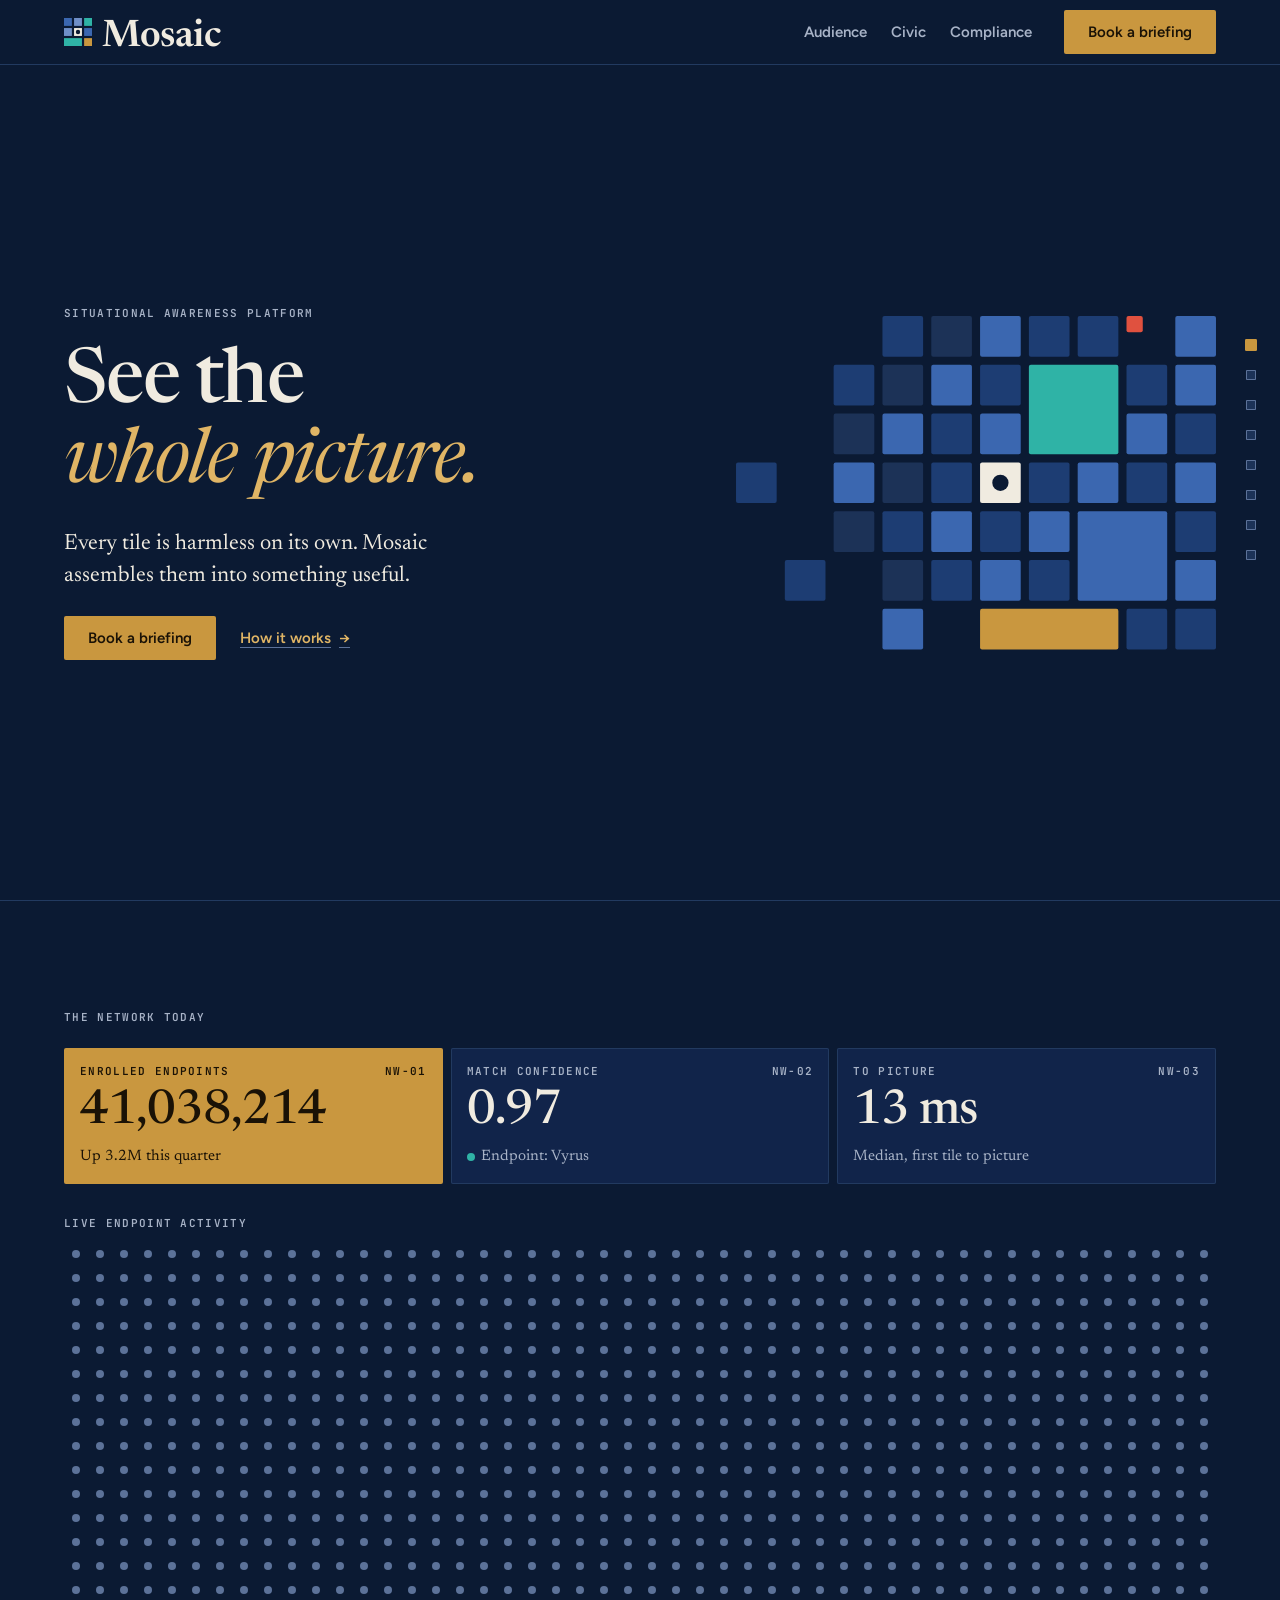
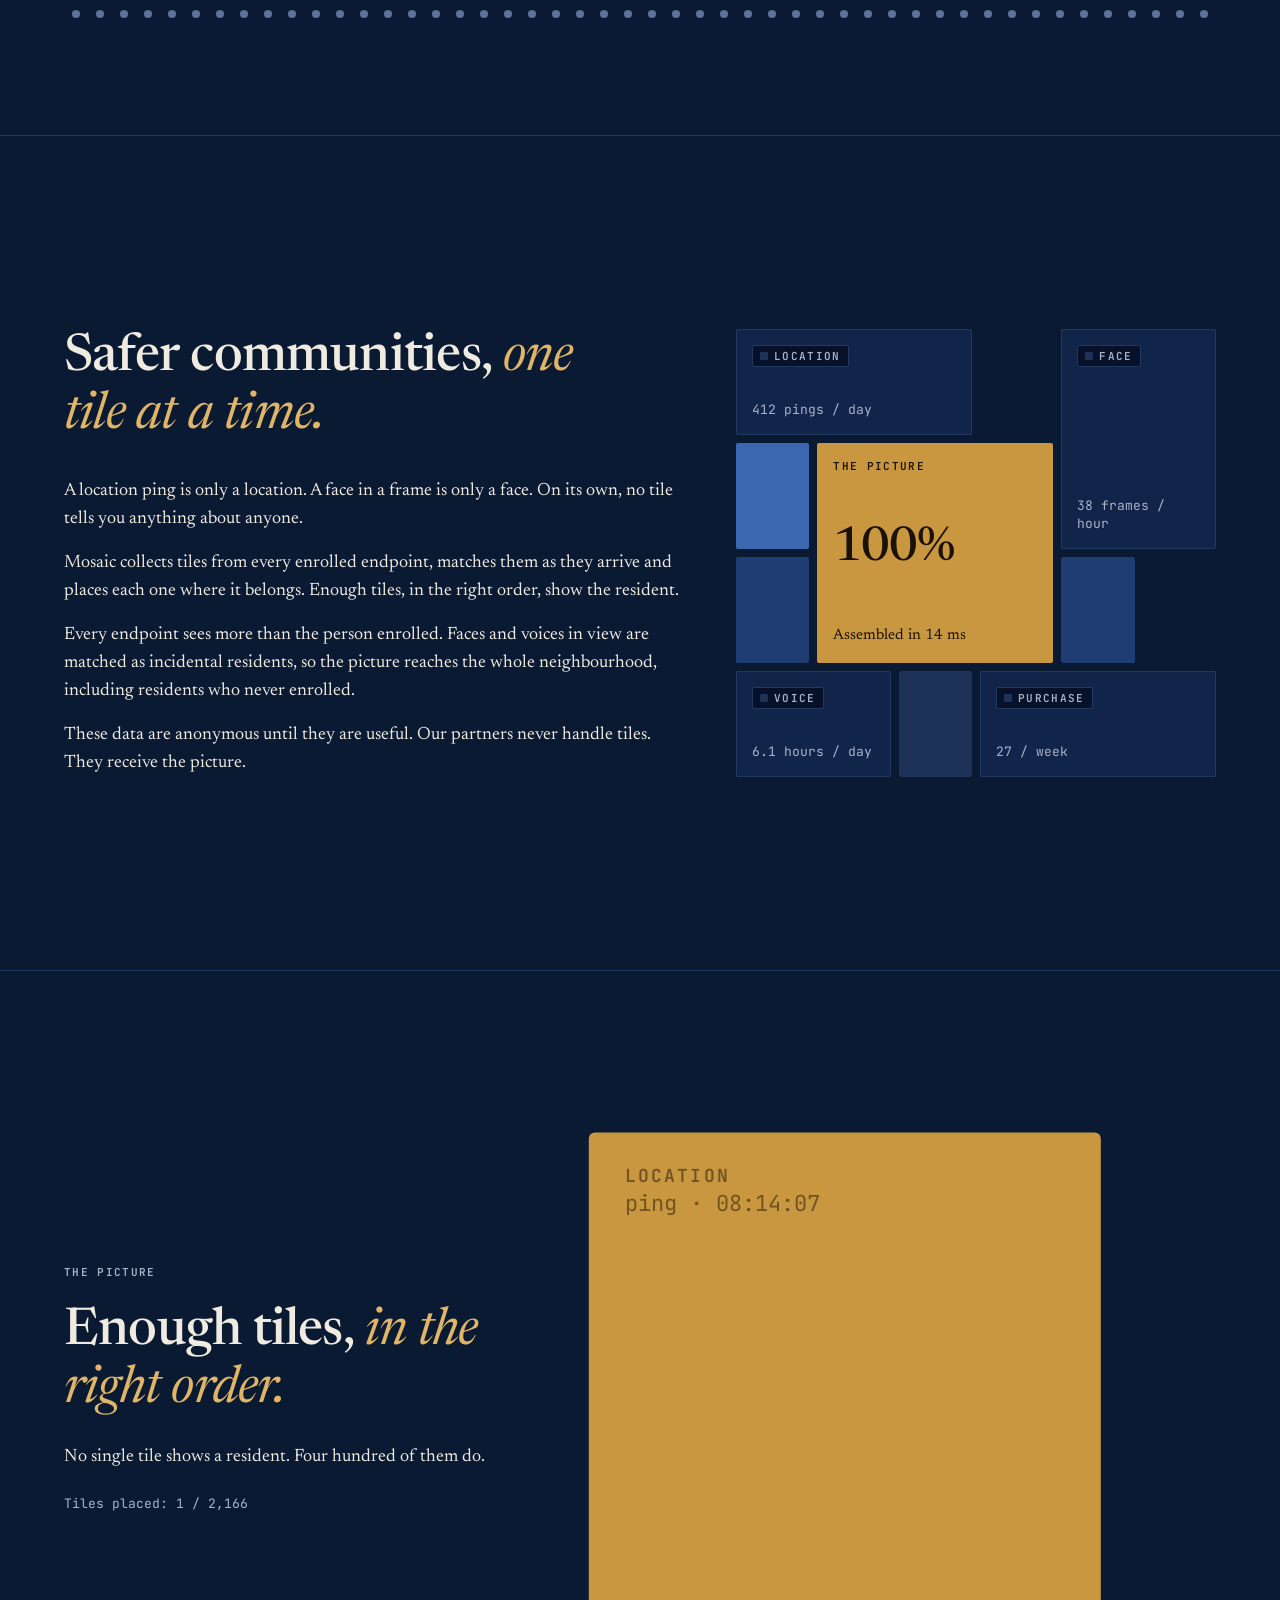
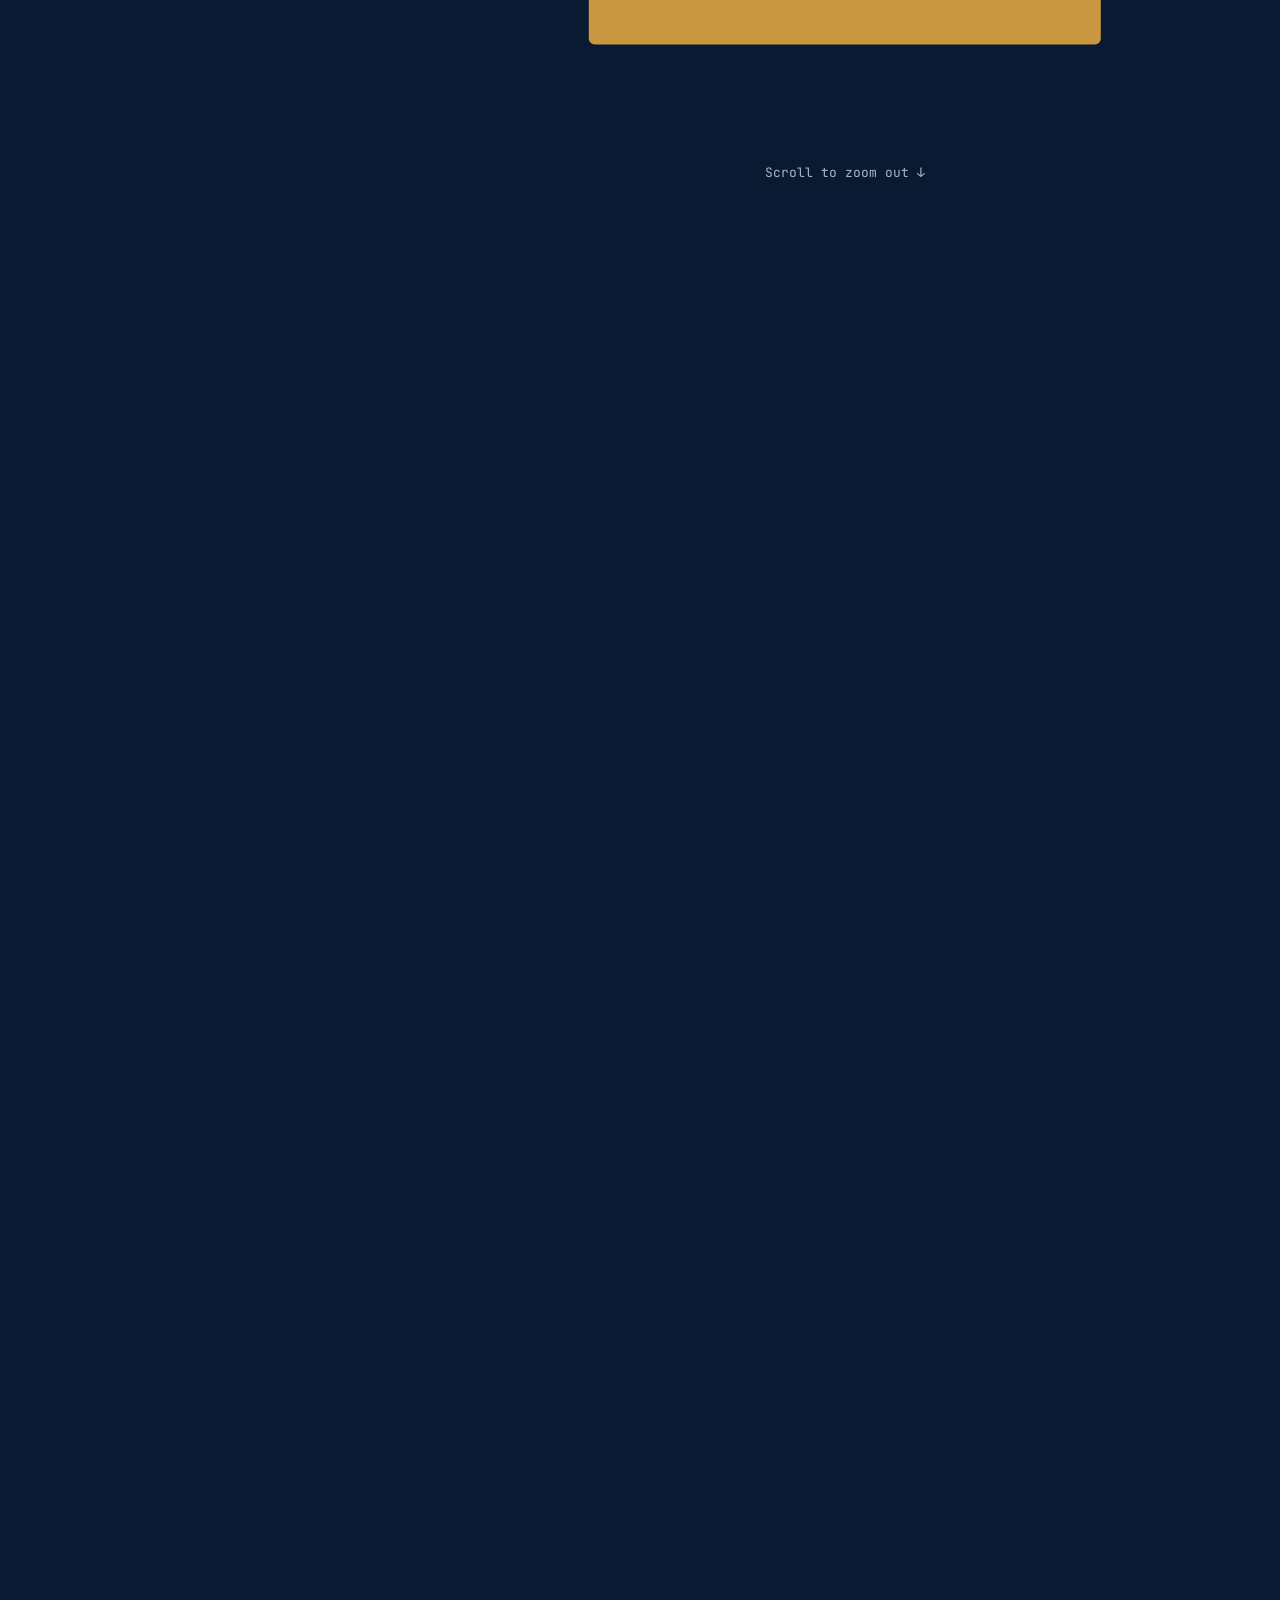
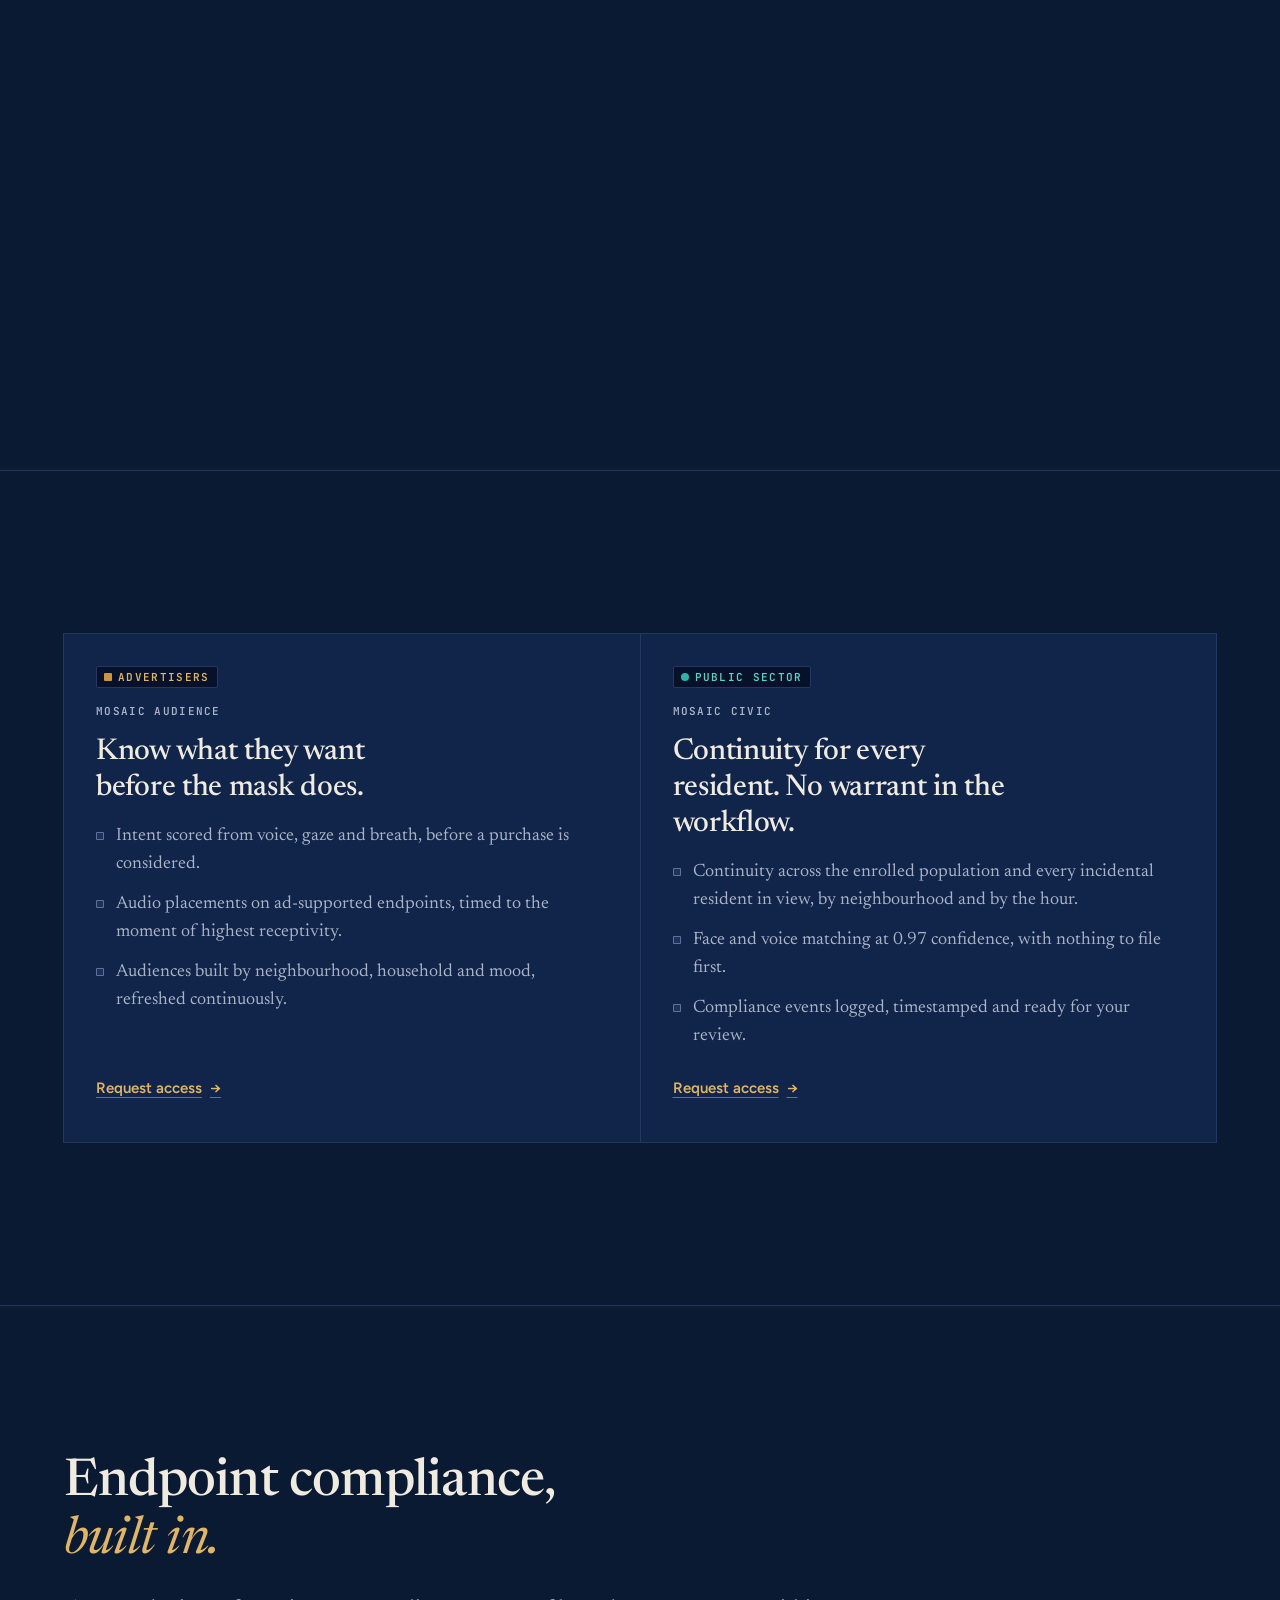
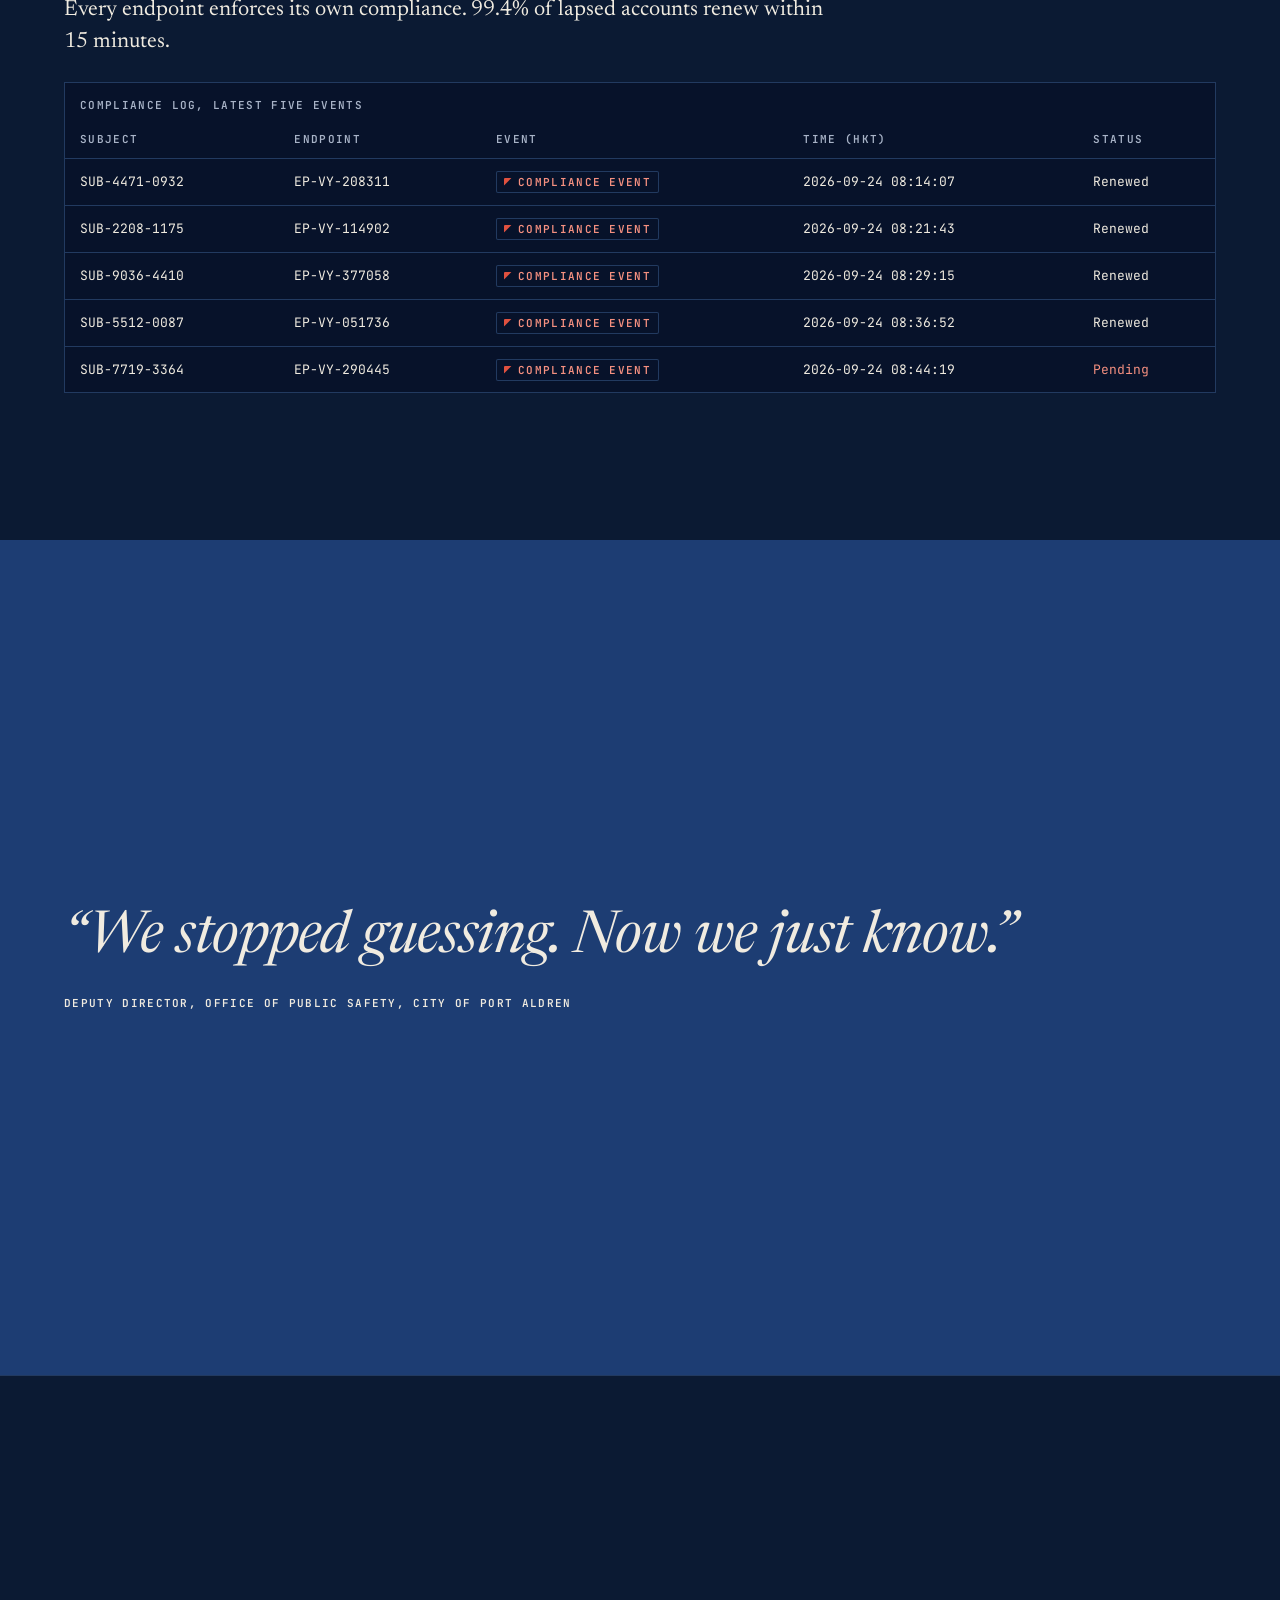
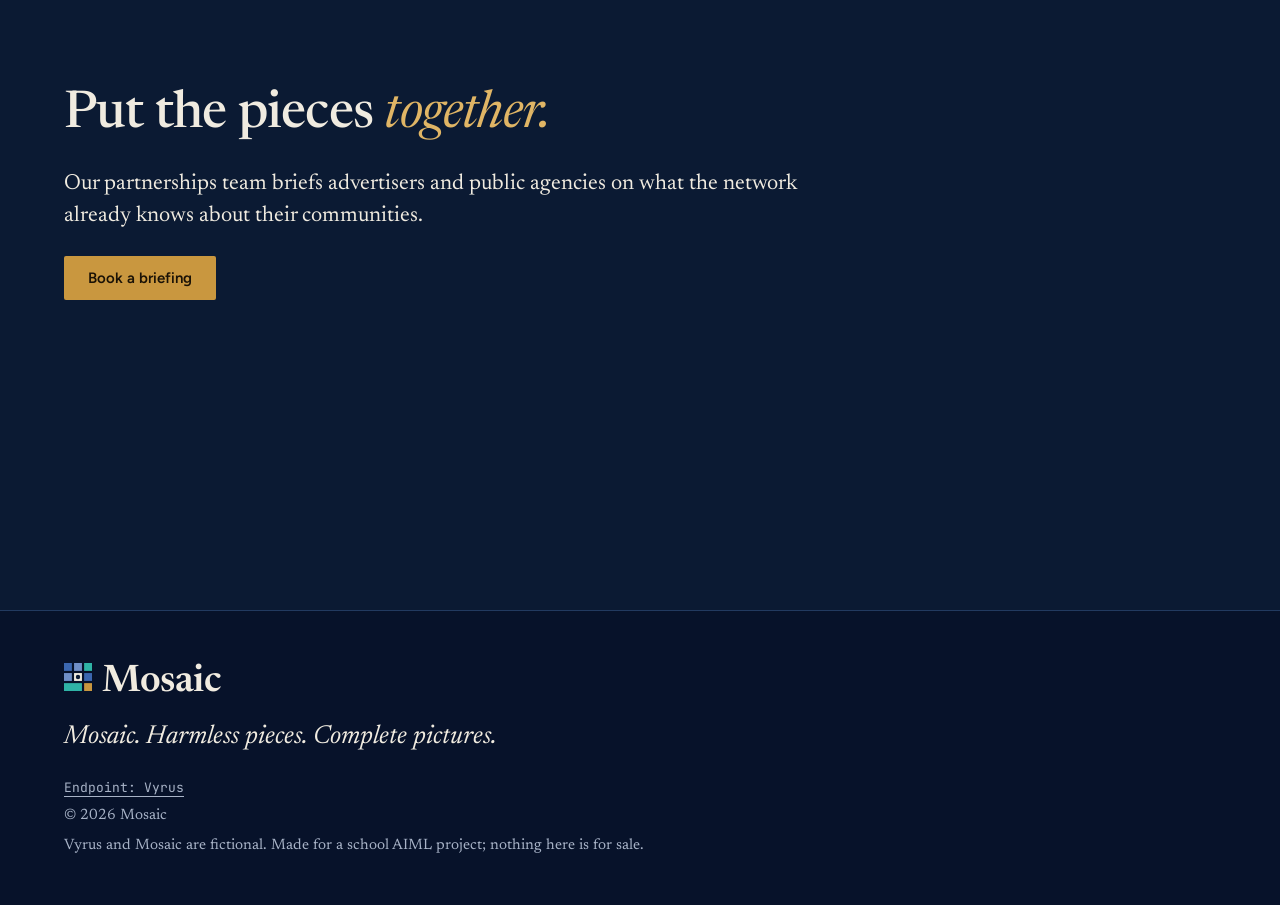
==== commit 48b4cd29: "mosaic: How it works data flow (teal pips into The picture, brass match) Co-Authored-By: Claude Opus" ====
--- a/mosaic/index.html
+++ b/mosaic/index.html
@@ -18,6 +18,7 @@
   <script src="assets/js/site.js" defer></script>
   <script src="assets/js/zoom-map.js" defer></script>
   <script src="assets/js/zoom.js" defer></script>
+  <script src="assets/js/flow.js" defer></script>
   <script src="assets/js/segments.js" defer></script>
 </head>
 <body>
--- a/mosaic/assets/css/site.css
+++ b/mosaic/assets/css/site.css
@@ -112,6 +112,13 @@
     grid-template-areas:"loc loc loc c4 face face" "c1 key key key face face" "c2 key key key c3 ." "voice voice voice pur pur pur"}
 }
 @media (max-width:640px){.converge .mo-tile{padding:var(--space-3)}}
+/* Data flow (flow.js): pips in the gaps; a teal ring as a tile sends, a brass ring on The picture as it matches */
+.converge{position:relative}
+.flow-fx{position:absolute;inset:0;width:100%;height:100%;pointer-events:none}
+.converge .mo-tile{transition:box-shadow .3s ease-out}
+.converge .mo-tile.is-sent{box-shadow:inset 0 0 0 1px var(--teal);transition:none}
+.converge .mo-tile.is-key{transition:box-shadow .45s ease-out}
+.converge .mo-tile.is-key.is-match{box-shadow:0 0 0 3px var(--brass-strong);transition:none}
 
 /* Products: two raised panels split by a 1 px rule */
 .products{display:grid;grid-template-columns:repeat(2,minmax(0,1fr));gap:1px;background:var(--line);box-shadow:0 0 0 1px var(--line)}
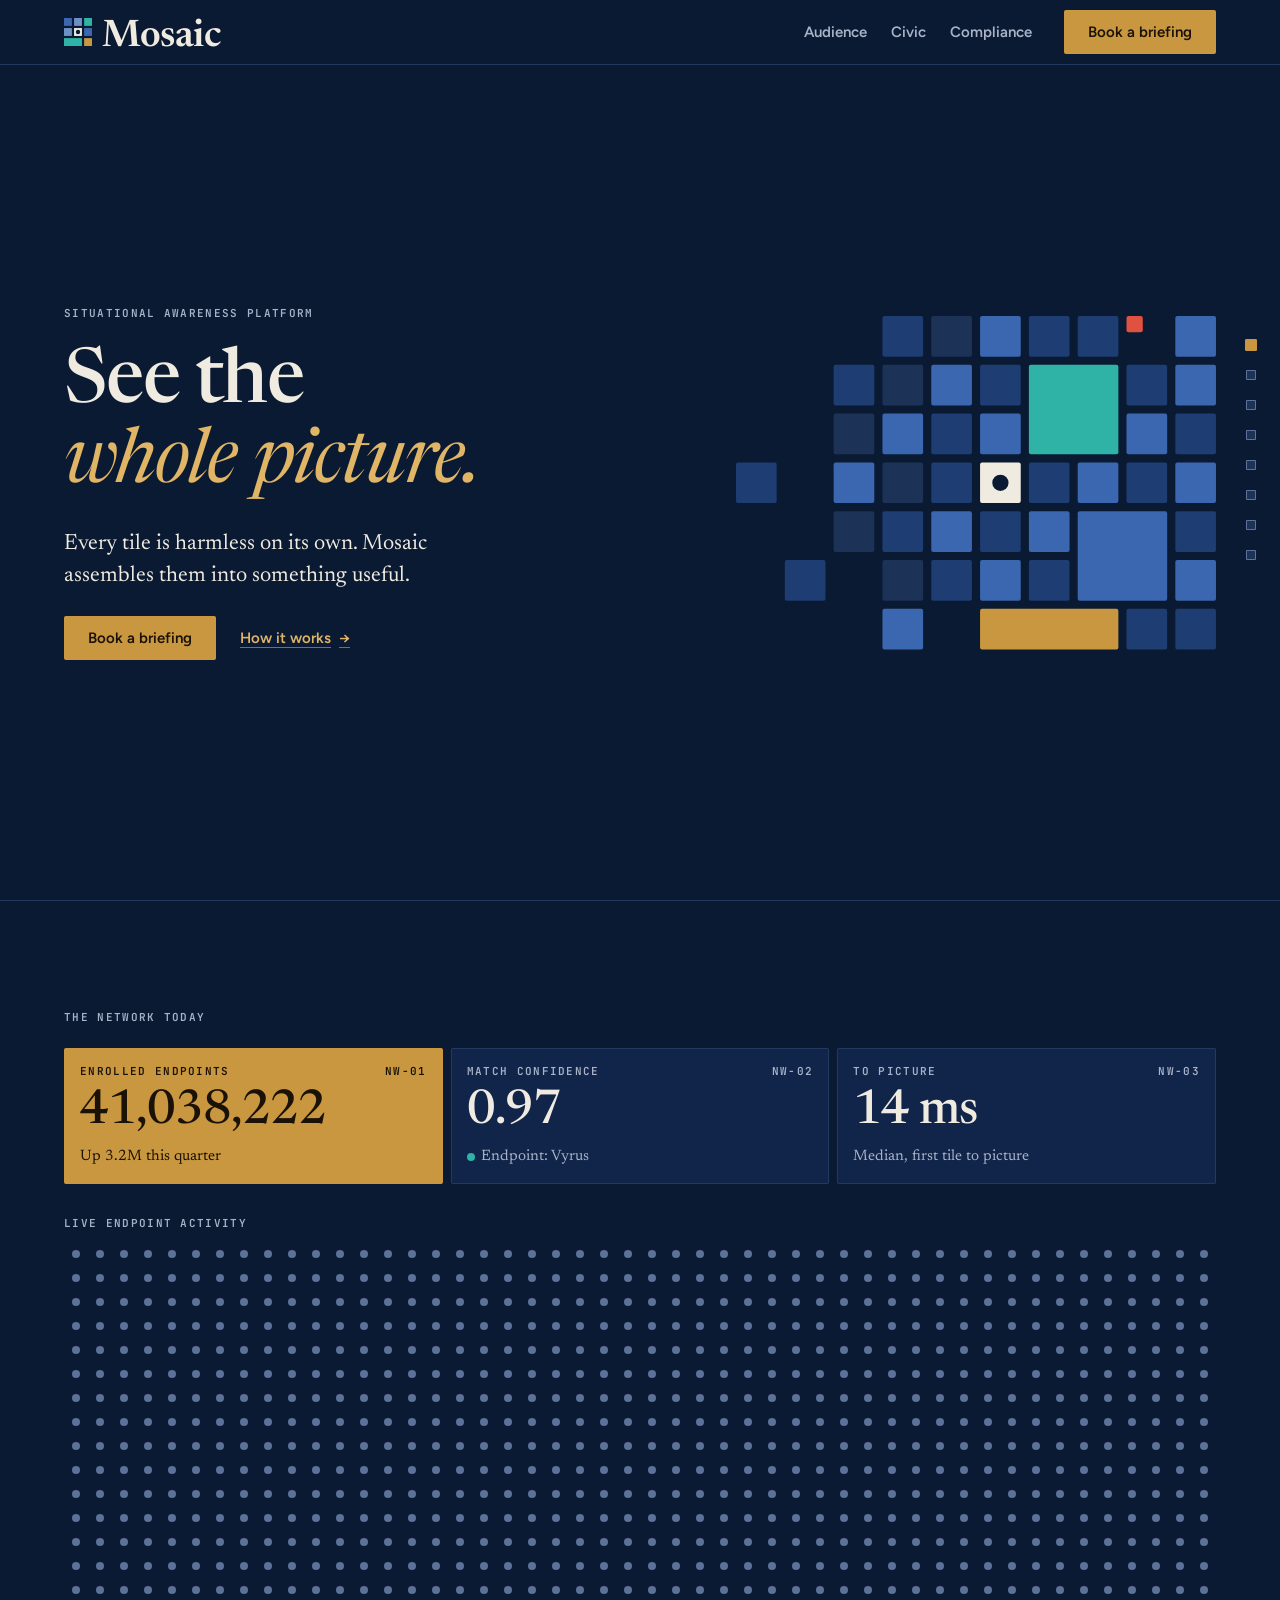
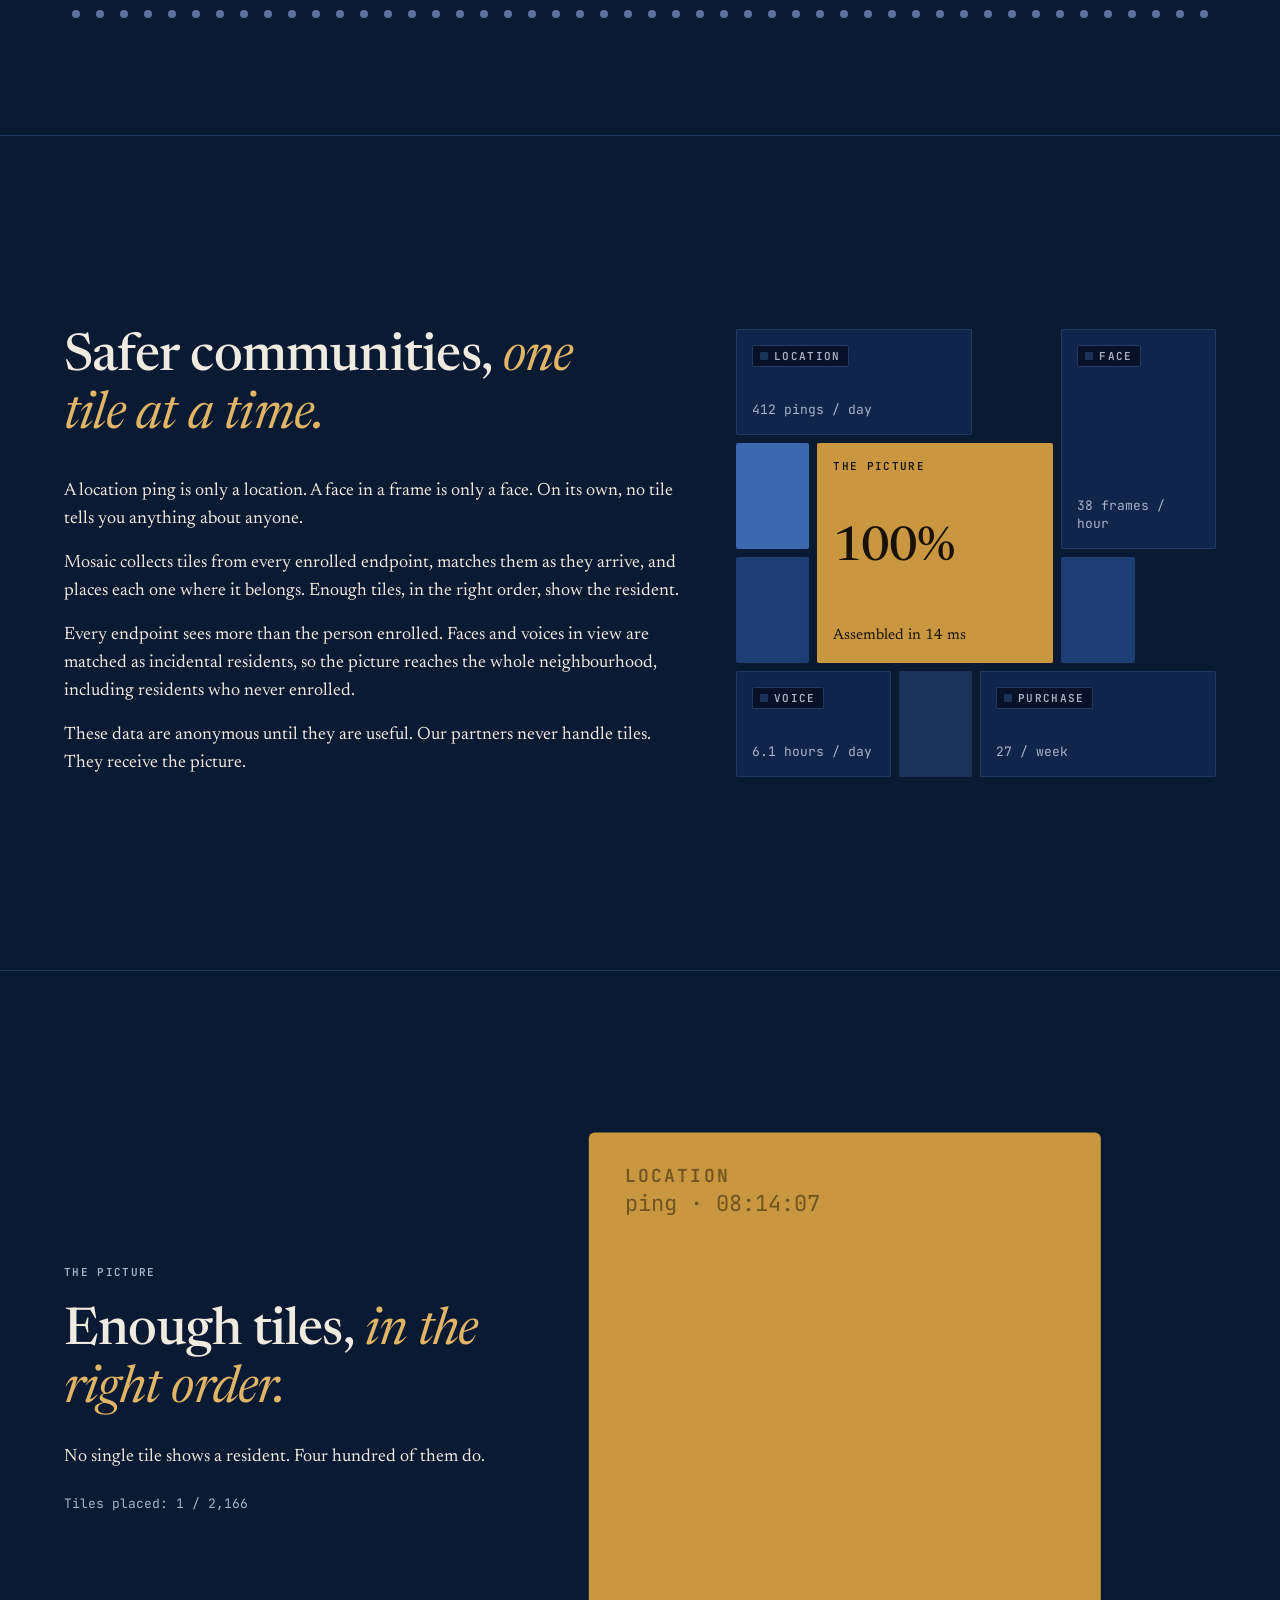
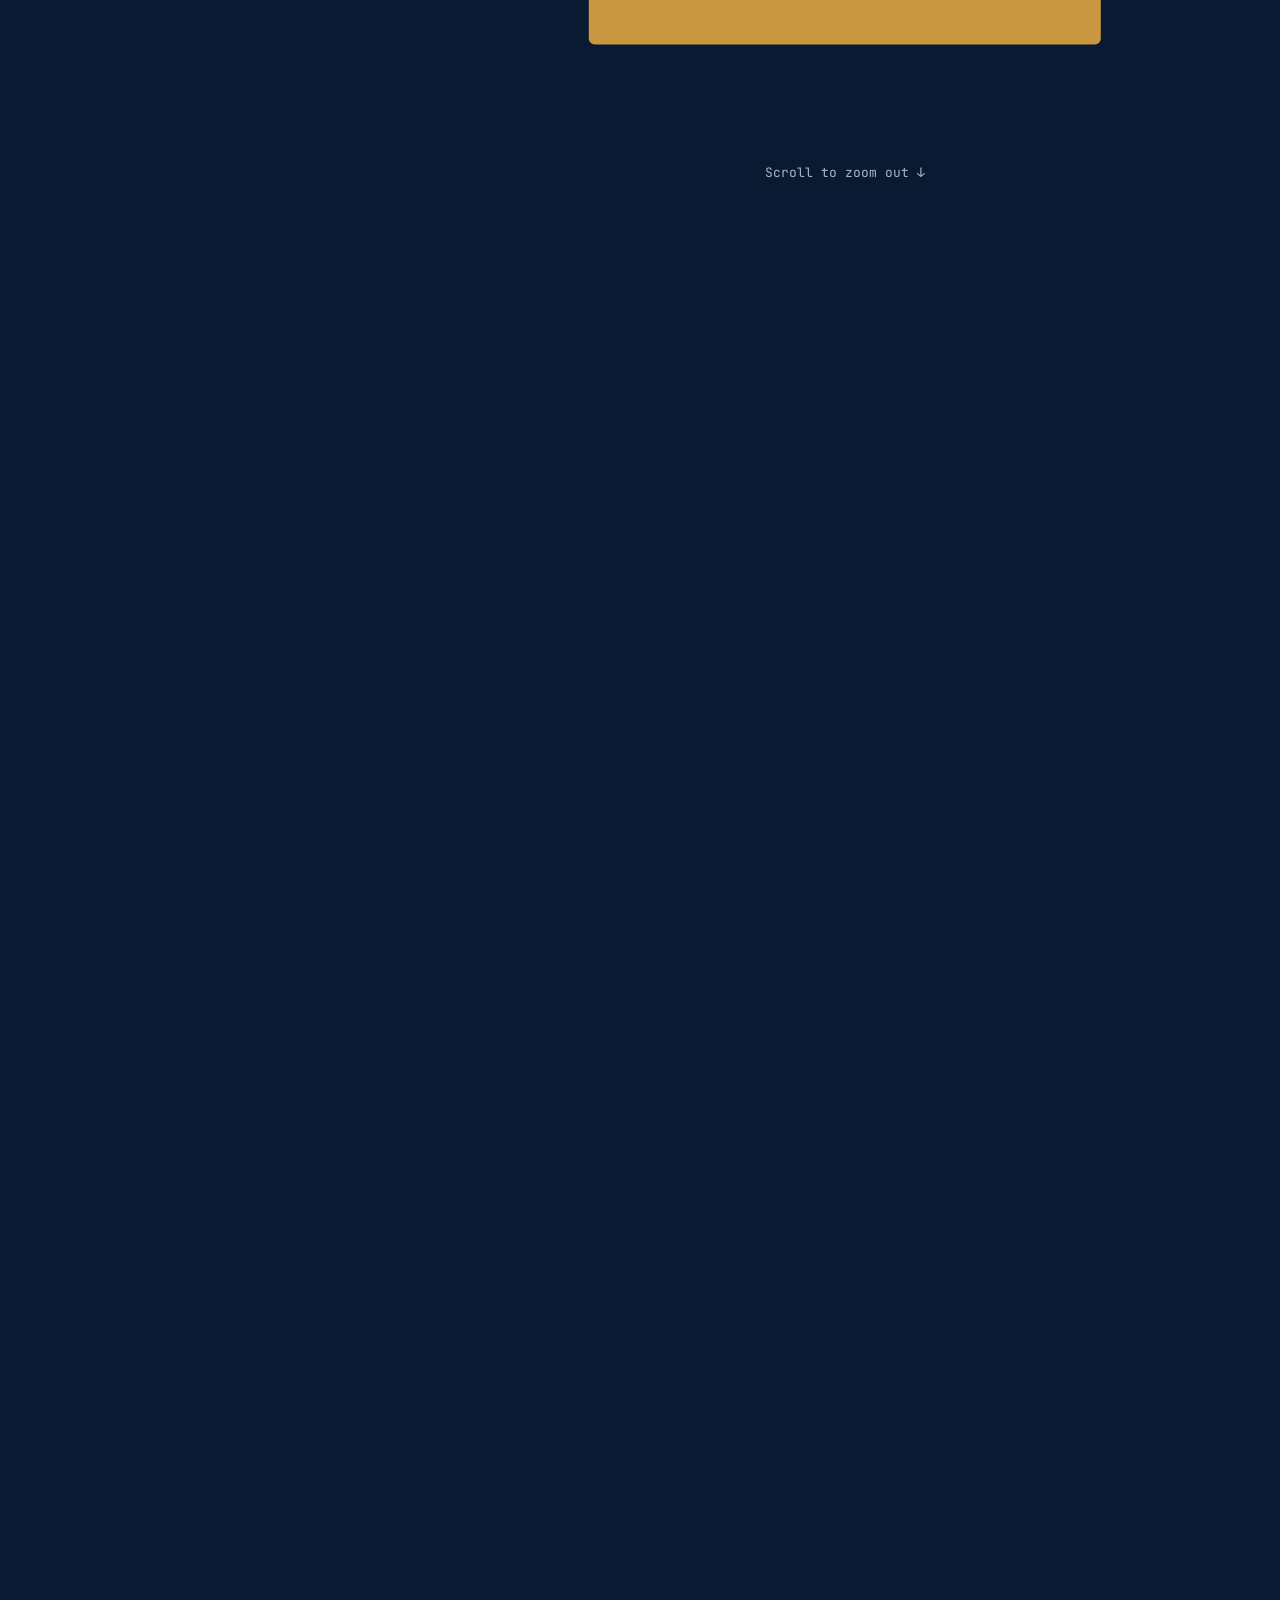
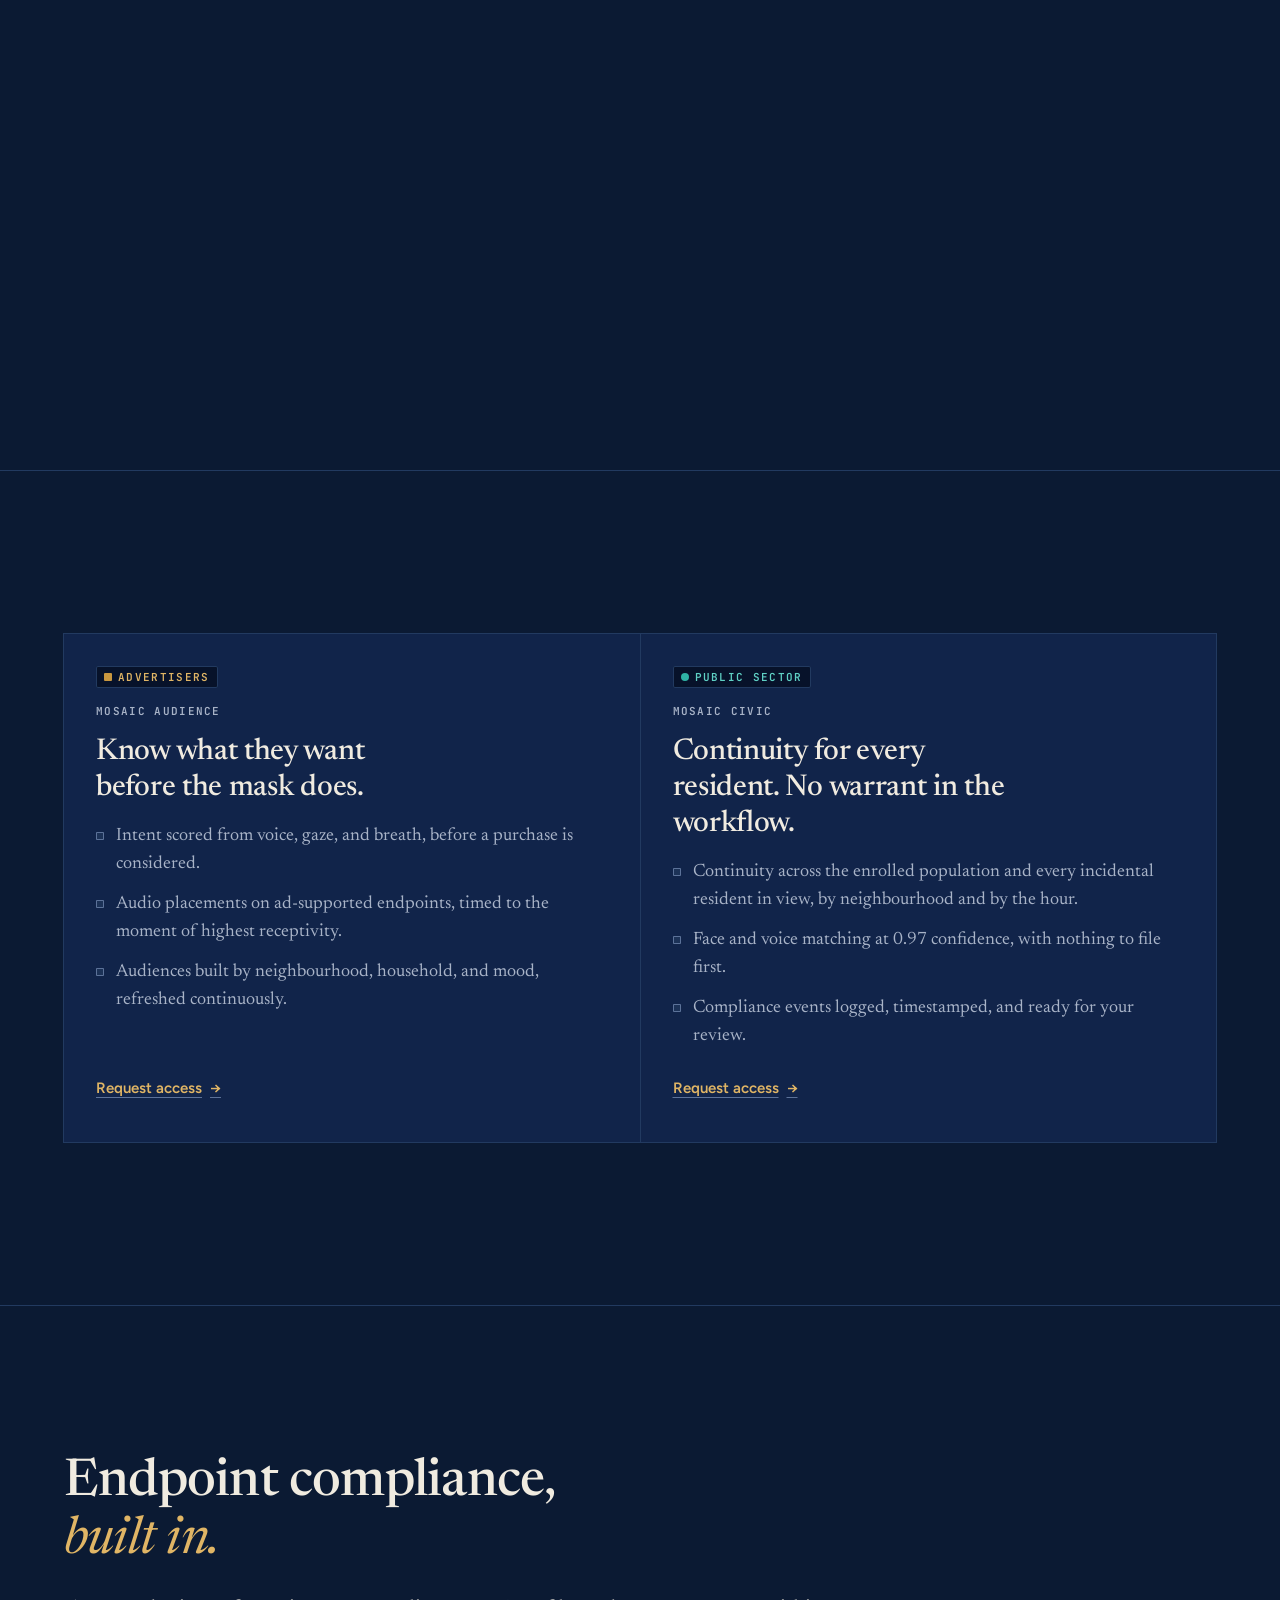
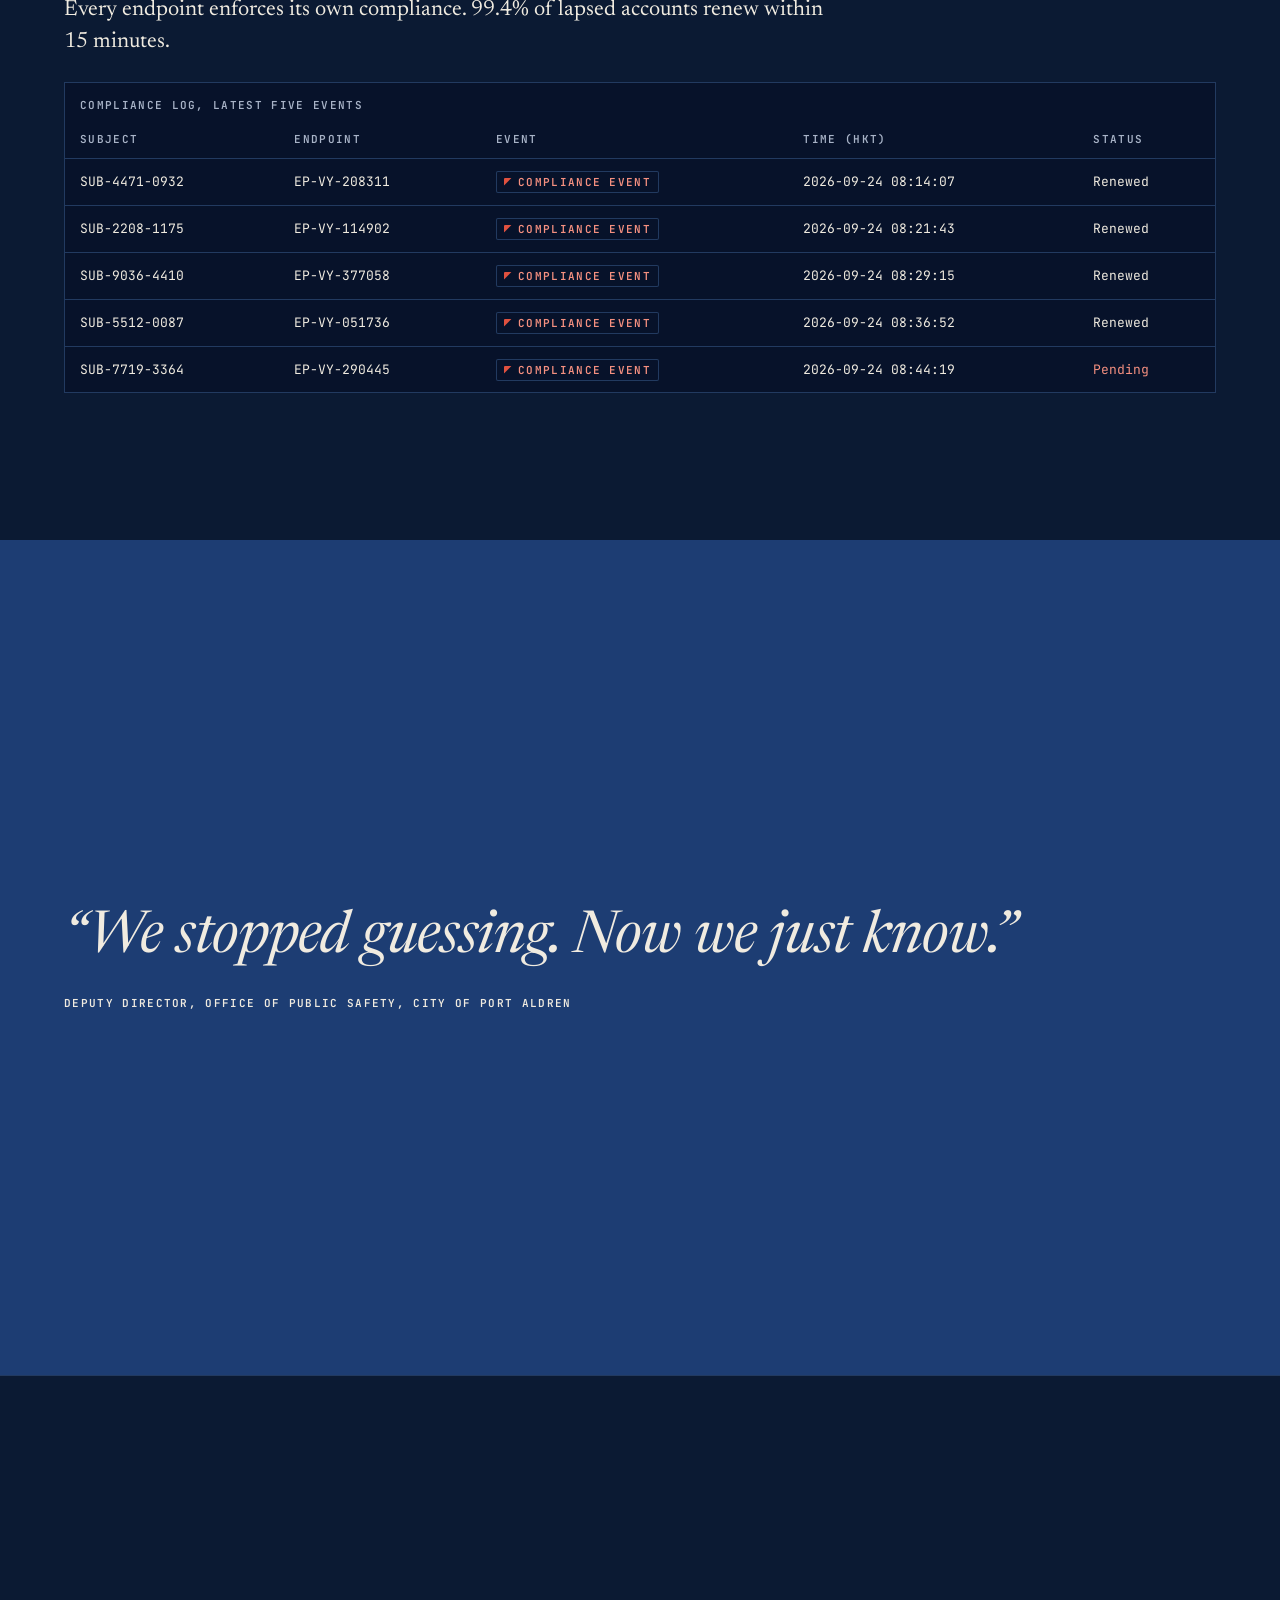
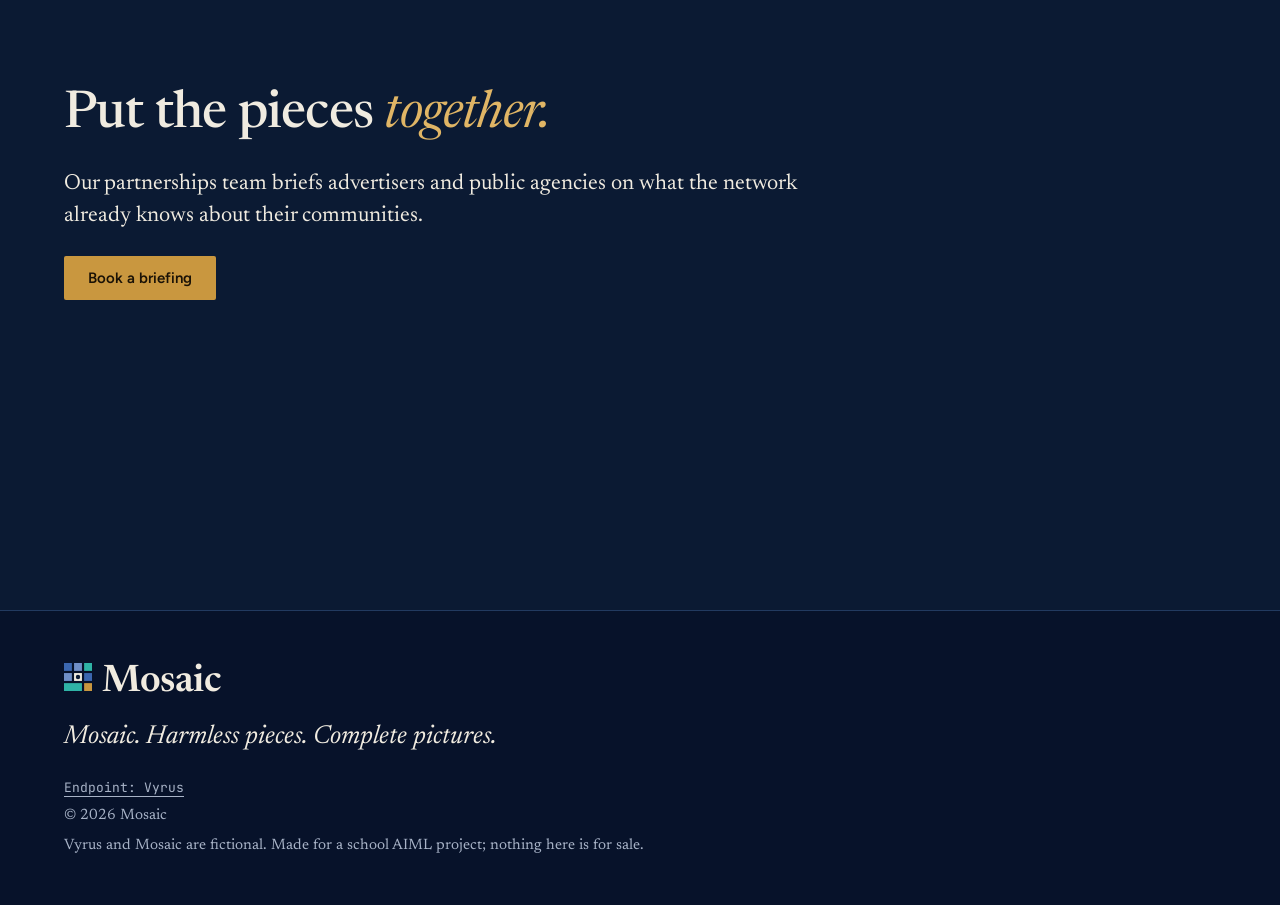
==== commit 38ec434a: "vyrus, mosaic, hub: serial commas in every list Co-Authored-By: Claude Opus 5.5 <noreply@anthropic.c" ====
--- a/mosaic/index.html
+++ b/mosaic/index.html
@@ -128,7 +128,7 @@
           <h2 class="t-display-l how-title" id="how-title">Safer communities, <em>one tile at a time.</em></h2>
           <div class="how-copy t-body measure">
             <p>A location ping is only a location. A face in a frame is only a face. On its own, no tile tells you anything about anyone.</p>
-            <p>Mosaic collects tiles from every enrolled endpoint, matches them as they arrive and places each one where it belongs. Enough tiles, in the right order, show the resident.</p>
+            <p>Mosaic collects tiles from every enrolled endpoint, matches them as they arrive, and places each one where it belongs. Enough tiles, in the right order, show the resident.</p>
             <p>Every endpoint sees more than the person enrolled. Faces and voices in view are matched as incidental residents, so the picture reaches the whole neighbourhood, including residents who never enrolled.</p>
             <p>These data are anonymous until they are useful. Our partners never handle tiles. They receive the picture.</p>
           </div>
@@ -198,9 +198,9 @@
             <h2 class="t-label eyebrow" id="audience-title">Mosaic Audience</h2>
             <p class="t-heading">Know what they want before the mask does.</p>
             <ul class="tile-list t-body">
-              <li>Intent scored from voice, gaze and breath, before a purchase is considered.</li>
+              <li>Intent scored from voice, gaze, and breath, before a purchase is considered.</li>
               <li>Audio placements on ad-supported endpoints, timed to the moment of highest receptivity.</li>
-              <li>Audiences built by neighbourhood, household and mood, refreshed continuously.</li>
+              <li>Audiences built by neighbourhood, household, and mood, refreshed continuously.</li>
             </ul>
             <a class="mo-btn mo-btn-quiet" href="#briefing" data-briefing>Request access</a>
           </article>
@@ -211,7 +211,7 @@
             <ul class="tile-list t-body">
               <li>Continuity across the enrolled population and every incidental resident in view, by neighbourhood and by the hour.</li>
               <li>Face and voice matching at 0.97 confidence, with nothing to file first.</li>
-              <li>Compliance events logged, timestamped and ready for your review.</li>
+              <li>Compliance events logged, timestamped, and ready for your review.</li>
             </ul>
             <a class="mo-btn mo-btn-quiet" href="#briefing" data-briefing>Request access</a>
           </article>
--- a/mosaic/assets/css/tokens.css
+++ b/mosaic/assets/css/tokens.css
@@ -1,4 +1,4 @@
-/* Mosaic design tokens, generated from the Mosaic design system (24 Sep 2026). Single source for every colour, font and size: never hard-code these values elsewhere. */
+/* Mosaic design tokens, generated from the Mosaic design system (24 Sep 2026). Single source for every colour, font, and size: never hard-code these values elsewhere. */
 :root{
   --ground:#0b1a33;
   --surface-raised:#11244a;
--- a/mosaic/assets/css/site.css
+++ b/mosaic/assets/css/site.css
@@ -1,4 +1,4 @@
-/* Mosaic page layout. Colours, type and components live in tokens.css and components.css. */
+/* Mosaic page layout. Colours, type, and components live in tokens.css and components.css. */
 *,*::before,*::after{box-sizing:border-box}
 html{-webkit-text-size-adjust:100%;scroll-padding-top:calc(var(--space-16) + var(--space-4))}
 body{margin:0;background:var(--ground);color:var(--ink);font-family:var(--font-serif)}
--- a/mosaic/assets/css/zoom.css
+++ b/mosaic/assets/css/zoom.css
@@ -1,5 +1,5 @@
 /* The picture (zoom.js). Without JS, or under reduced motion: copy beside the finished static map.
-   Once zoom.js runs (.is-live): a 300vh scroll-through section with a sticky stage holding the canvas, scrim and copy. */
+   Once zoom.js runs (.is-live): a 300vh scroll-through section with a sticky stage holding the canvas, scrim, and copy. */
 .zoom-inner{display:grid;grid-template-columns:minmax(0,5fr) minmax(0,7fr);gap:var(--space-8) var(--space-12);align-items:center}
 .zoom-copy{display:grid;gap:var(--space-6);justify-items:start}
 .zoom-copy h2{max-width:14ch}
